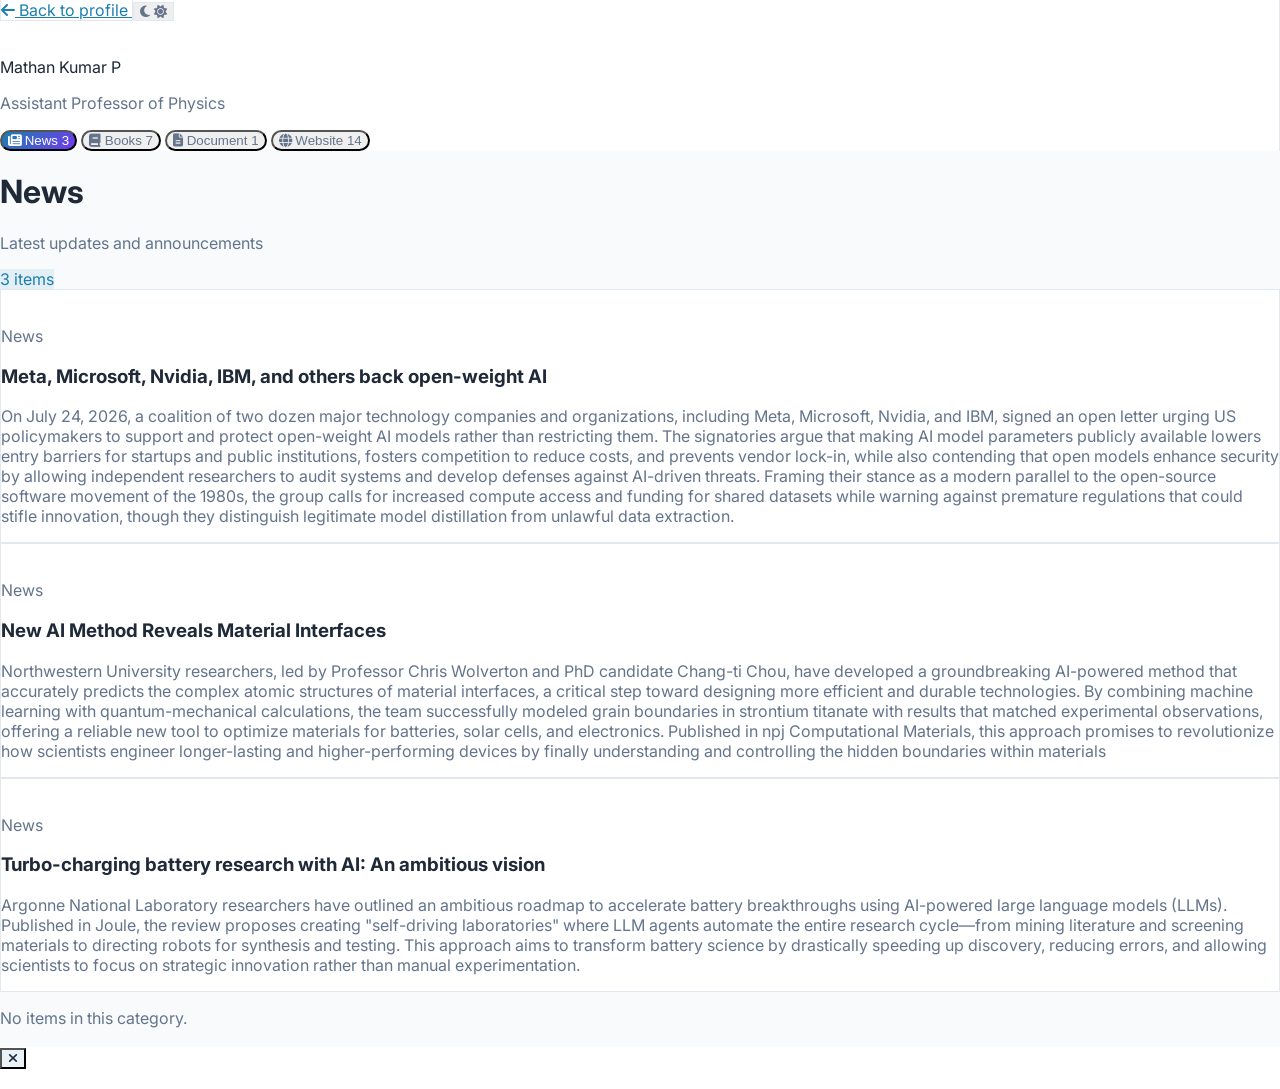
==== collections.html @ d22f096f "Add files via upload" ====
<!DOCTYPE html>
<html lang="en">
<head>
  <meta charset="UTF-8" />
  <meta name="viewport" content="width=device-width, initial-scale=1.0" />
  <title>Collections</title>
  <script src="https://cdn.tailwindcss.com"></script>
  <script>tailwind.config = { darkMode: 'class' }</script>
  <link rel="stylesheet" href="https://cdnjs.cloudflare.com/ajax/libs/font-awesome/6.5.1/css/all.min.css" />
  <link href="https://fonts.googleapis.com/css2?family=Inter:wght@400;500;600;700&display=swap" rel="stylesheet" />
  <style>
    :root {
      --gradient-from: #4f46e5; --gradient-to: #7c3aed;
      --bg-page: #f1f5f9; --bg-card: #ffffff; --bg-sidebar: #ffffff;
      --text-main: #0f172a; --text-muted: #64748b; --border-color: #e2e8f0;
      --color-primary-50: #eef2ff; --color-primary-600: #4f46e5; --color-primary-800: #3730a3;
    }
    .dark {
      --gradient-from: #6366f1; --gradient-to: #a78bfa;
      --bg-page: #0b1220; --bg-card: #1e293b; --bg-sidebar: #111827;
      --text-main: #f1f5f9; --text-muted: #94a3b8; --border-color: #334155;
      --color-primary-50: #312e81; --color-primary-600: #818cf8; --color-primary-800: #c7d2fe;
    }
    body { font-family: Inter, system-ui, sans-serif; background: var(--bg-page); color: var(--text-main); margin: 0; }
    .card { background: var(--bg-card); border: 1px solid var(--border-color); }
    .sidebar { background: var(--bg-sidebar); border-right: 1px solid var(--border-color); }
    .side-link { color: var(--text-muted); border-radius: 0.75rem; }
    .side-link:hover { background: var(--color-primary-50); color: var(--color-primary-600); }
    .side-link.active { background: linear-gradient(135deg, var(--gradient-from), var(--gradient-to)); color: #fff; }
    .filter-chip { border: 1px solid var(--border-color); color: var(--text-muted); background: var(--bg-card); border-radius: 9999px; font-size: 0.8rem; }
    .filter-chip.active { background: linear-gradient(135deg, var(--gradient-from), var(--gradient-to)); color: #fff; border-color: transparent; }
    .cat-badge { font-size: 0.65rem; padding: 0.15rem 0.5rem; border-radius: 9999px; font-weight: 500; background: var(--color-primary-50); color: var(--color-primary-800); }
    #loader { position: fixed; inset: 0; z-index: 100; display: flex; align-items: center; justify-content: center; background: var(--bg-page); }
    .thumb-card { transition: .15s ease; }
    .thumb-card:hover { transform: translateY(-2px); box-shadow: 0 10px 20px -8px rgba(0,0,0,.15); }
    #backToTop {
      position: fixed; bottom: 1.5rem; right: 1.5rem; z-index: 40;
      width: 2.75rem; height: 2.75rem; border-radius: 9999px;
      display: none; align-items: center; justify-content: center;
      background: linear-gradient(135deg, var(--gradient-from), var(--gradient-to));
      color: #fff; box-shadow: 0 8px 20px -6px rgba(0,0,0,.35); cursor: pointer;
    }
    #backToTop.show { display: flex; }

    /* Mobile: stack sidebar on top, content below */
    @media (max-width: 768px) {
      .layout { flex-direction: column !important; }
      .sidebar {
        width: 100% !important;
        height: auto !important;
        position: relative !important;
        top: auto !important;
        border-right: none;
        border-bottom: 1px solid var(--border-color);
        max-height: none;
        overflow: visible;
      }
      .side-nav {
        display: flex !important;
        flex-direction: row !important;
        flex-wrap: wrap !important;
        gap: 0.35rem !important;
      }
      .side-link {
        width: auto !important;
        font-size: 0.8rem !important;
        padding: 0.4rem 0.75rem !important;
      }
      .main-content { width: 100% !important; min-width: 0 !important; }
    }
  </style>
</head>
<body class="min-h-screen">
  <div id="loader">
    <div class="text-center">
      <div class="w-10 h-10 border-4 border-indigo-200 border-t-indigo-600 rounded-full animate-spin mx-auto mb-3"></div>
      <p style="color:var(--text-muted)">Loading…</p>
    </div>
  </div>

  <div class="layout flex min-h-screen">
    <!-- LEFT SIDEBAR -->
    <aside class="sidebar w-72 flex-shrink-0 md:sticky md:top-0 md:h-screen md:overflow-y-auto flex flex-col">
      <div class="p-4 border-b" style="border-color: var(--border-color)">
        <div class="flex items-center justify-between gap-2 mb-4">
          <a href="index.html" class="inline-flex items-center gap-2 text-sm font-medium px-3 py-1.5 rounded-xl" style="color: var(--color-primary-600); border: 1px solid var(--border-color)">
            <i class="fas fa-arrow-left text-xs"></i> Back to profile
          </a>
          <button type="button" onclick="toggleTheme()" class="w-9 h-9 rounded-full flex items-center justify-center flex-shrink-0" style="color: var(--text-muted); border: 1px solid var(--border-color)" title="Toggle theme">
            <i class="fas fa-moon dark:hidden"></i>
            <i class="fas fa-sun hidden dark:inline"></i>
          </button>
        </div>
        <div class="flex items-center gap-3">
          <img id="miniPhoto" src="" alt="" class="w-12 h-12 rounded-xl object-cover border hidden flex-shrink-0" style="border-color: var(--border-color)">
          <div id="miniInitials" class="w-12 h-12 rounded-xl flex items-center justify-center text-sm font-bold text-white flex-shrink-0" style="background: linear-gradient(135deg, var(--gradient-from), var(--gradient-to))"></div>
          <div class="min-w-0">
            <p id="miniName" class="font-semibold text-sm truncate" style="color: var(--text-main)"></p>
            <p id="miniTitle" class="text-xs truncate" style="color: var(--text-muted)"></p>
          </div>
        </div>
      </div>

      <nav id="sideNav" class="side-nav p-3 flex flex-col gap-1 flex-1"></nav>
    </aside>

    <!-- RIGHT CONTENT -->
    <main class="main-content flex-1 min-w-0 p-4 sm:p-6">
      <div class="flex flex-wrap items-center justify-between gap-3 mb-4">
        <div>
          <h1 id="pageTitle" class="text-xl sm:text-2xl font-bold" style="color: var(--text-main)">Collections</h1>
          <p id="pageSubtitle" class="text-sm mt-0.5" style="color: var(--text-muted)"></p>
        </div>
        <span id="itemCount" class="text-xs px-2 py-1 rounded-full" style="background: var(--color-primary-50); color: var(--color-primary-600)"></span>
      </div>

      <div id="subFilters" class="flex flex-wrap gap-2 mb-5"></div>
      <div id="contentGrid" class="grid grid-cols-1 sm:grid-cols-2 lg:grid-cols-3 xl:grid-cols-4 gap-4"></div>
      <p id="emptyState" class="text-center py-16 text-sm hidden" style="color: var(--text-muted)">No items in this category.</p>
    </main>
  </div>

  <button id="backToTop" type="button" title="Back to top" onclick="window.scrollTo({top:0,behavior:'smooth'})">
    <i class="fas fa-arrow-up"></i>
  </button>

  <div id="detailModal" class="fixed inset-0 bg-black/80 z-50 hidden items-center justify-center p-4" onclick="closeDetail()">
    <div class="max-w-lg w-full max-h-[90vh] overflow-y-auto rounded-2xl p-5 shadow-2xl" style="background: var(--bg-card)" onclick="event.stopPropagation()">
      <div class="flex justify-between items-start gap-3 mb-3">
        <h3 id="detailTitle" class="font-bold text-lg" style="color: var(--text-main)"></h3>
        <button onclick="closeDetail()" class="w-8 h-8 rounded-full flex items-center justify-center" style="background: var(--color-primary-50); color: var(--text-main)"><i class="fas fa-times"></i></button>
      </div>
      <img id="detailImage" src="" class="w-full max-h-64 object-cover rounded-xl mb-3 hidden" alt="">
      <div id="detailBody" class="text-sm whitespace-pre-wrap leading-relaxed" style="color: var(--text-muted)"></div>
      <a id="detailLink" href="#" target="_blank" class="inline-block mt-4 text-sm font-medium hover:underline" style="color: var(--color-primary-600); display:none">Open link →</a>
    </div>
  </div>

  <script src="collections.js"></script>
  <script>
    function applyTheme(t) {
      document.documentElement.classList.toggle('dark', t === 'dark');
      localStorage.setItem('theme', t);
    }
    function toggleTheme() {
      applyTheme(document.documentElement.classList.contains('dark') ? 'light' : 'dark');
    }
    (function () {
      const s = localStorage.getItem('theme');
      if (s) applyTheme(s);
      else if (window.matchMedia('(prefers-color-scheme: dark)').matches) applyTheme('dark');
    })();
    window.addEventListener('scroll', function () {
      const btn = document.getElementById('backToTop');
      if (!btn) return;
      if (window.scrollY > 300) btn.classList.add('show');
      else btn.classList.remove('show');
    });
  </script>
</body>
</html>
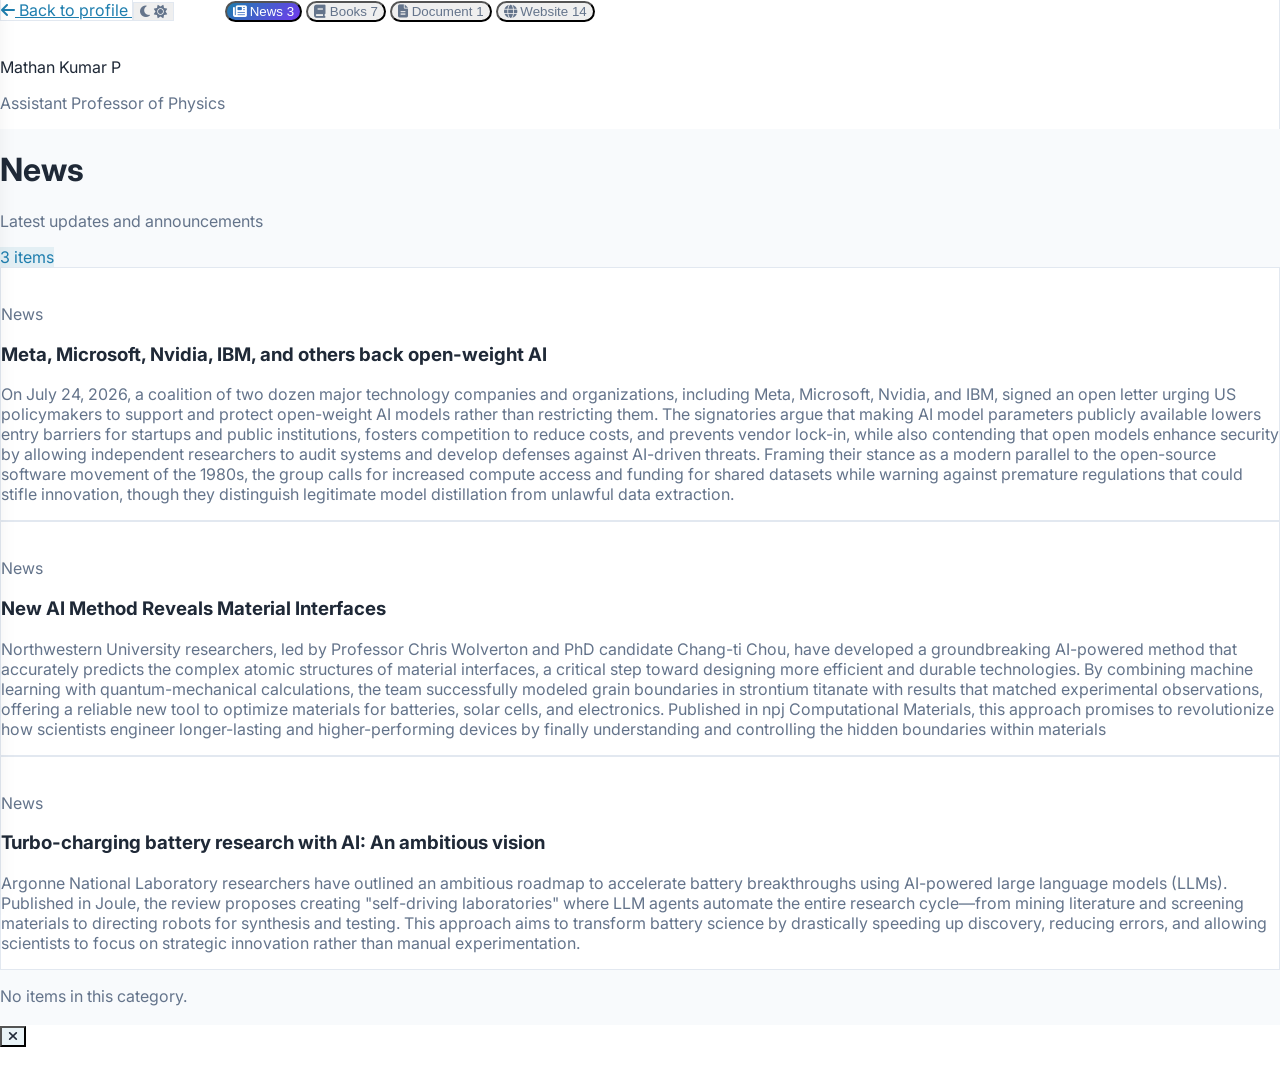
==== commit b1b434ed: "Update collections.html" ====
--- a/collections.html
+++ b/collections.html
@@ -42,31 +42,29 @@
     }
     #backToTop.show { display: flex; }
 
-    /* Mobile: stack sidebar on top, content below */
+    /* Desktop: sidebar visible */
+    .desktop-sidebar { display: flex; }
+    .mobile-topbar { display: none; }
+
+    /* Mobile drawer */
+    #catDrawerOverlay {
+      display: none; position: fixed; inset: 0; background: rgba(0,0,0,.45); z-index: 50;
+    }
+    #catDrawerOverlay.open { display: block; }
+    #catDrawer {
+      position: fixed; top: 0; left: 0; bottom: 0; width: min(18rem, 85vw);
+      background: var(--bg-sidebar); z-index: 55;
+      transform: translateX(-105%); transition: transform .25s ease;
+      display: flex; flex-direction: column;
+      box-shadow: 4px 0 24px rgba(0,0,0,.15);
+    }
+    #catDrawer.open { transform: translateX(0); }
+
     @media (max-width: 768px) {
+      .desktop-sidebar { display: none !important; }
+      .mobile-topbar { display: block !important; }
       .layout { flex-direction: column !important; }
-      .sidebar {
-        width: 100% !important;
-        height: auto !important;
-        position: relative !important;
-        top: auto !important;
-        border-right: none;
-        border-bottom: 1px solid var(--border-color);
-        max-height: none;
-        overflow: visible;
-      }
-      .side-nav {
-        display: flex !important;
-        flex-direction: row !important;
-        flex-wrap: wrap !important;
-        gap: 0.35rem !important;
-      }
-      .side-link {
-        width: auto !important;
-        font-size: 0.8rem !important;
-        padding: 0.4rem 0.75rem !important;
-      }
-      .main-content { width: 100% !important; min-width: 0 !important; }
+      .main-content { width: 100% !important; }
     }
   </style>
 </head>
@@ -78,9 +76,41 @@
     </div>
   </div>
 
+  <!-- MOBILE TOP BAR (profile + Category button) -->
+  <div class="mobile-topbar sticky top-0 z-30 border-b" style="background: var(--bg-card); border-color: var(--border-color)">
+    <div class="px-4 py-3 flex items-center gap-3">
+      <a href="index.html" class="w-9 h-9 rounded-full flex items-center justify-center flex-shrink-0" style="border: 1px solid var(--border-color); color: var(--color-primary-600)" title="Back to profile">
+        <i class="fas fa-arrow-left text-sm"></i>
+      </a>
+      <img id="mPhoto" src="" alt="" class="w-10 h-10 rounded-xl object-cover border hidden flex-shrink-0" style="border-color: var(--border-color)">
+      <div id="mInitials" class="w-10 h-10 rounded-xl flex items-center justify-center text-xs font-bold text-white flex-shrink-0" style="background: linear-gradient(135deg, var(--gradient-from), var(--gradient-to))"></div>
+      <div class="min-w-0 flex-1">
+        <p id="mName" class="font-semibold text-sm truncate" style="color: var(--text-main)"></p>
+        <p id="mCatLabel" class="text-[11px] truncate" style="color: var(--text-muted)">All collections</p>
+      </div>
+      <button type="button" onclick="openCatDrawer()" class="inline-flex items-center gap-1.5 px-3 py-1.5 rounded-xl text-xs font-semibold text-white flex-shrink-0" style="background: linear-gradient(135deg, var(--gradient-from), var(--gradient-to))">
+        <i class="fas fa-layer-group"></i> Categories
+      </button>
+      <button type="button" onclick="toggleTheme()" class="w-9 h-9 rounded-full flex items-center justify-center flex-shrink-0" style="color: var(--text-muted); border: 1px solid var(--border-color)">
+        <i class="fas fa-moon dark:hidden"></i>
+        <i class="fas fa-sun hidden dark:inline"></i>
+      </button>
+    </div>
+  </div>
+
+  <!-- MOBILE CATEGORY DRAWER -->
+  <div id="catDrawerOverlay" onclick="closeCatDrawer()"></div>
+  <div id="catDrawer">
+    <div class="p-4 border-b flex items-center justify-between" style="border-color: var(--border-color)">
+      <span class="font-semibold text-sm" style="color: var(--text-main)">Categories</span>
+      <button type="button" onclick="closeCatDrawer()" class="w-8 h-8 rounded-full flex items-center justify-center" style="color: var(--text-muted)"><i class="fas fa-times"></i></button>
+    </div>
+    <nav id="drawerNav" class="p-3 flex flex-col gap-1 overflow-y-auto flex-1"></nav>
+  </div>
+
   <div class="layout flex min-h-screen">
-    <!-- LEFT SIDEBAR -->
-    <aside class="sidebar w-72 flex-shrink-0 md:sticky md:top-0 md:h-screen md:overflow-y-auto flex flex-col">
+    <!-- DESKTOP SIDEBAR -->
+    <aside class="desktop-sidebar sidebar w-72 flex-shrink-0 sticky top-0 h-screen overflow-y-auto flex-col">
       <div class="p-4 border-b" style="border-color: var(--border-color)">
         <div class="flex items-center justify-between gap-2 mb-4">
           <a href="index.html" class="inline-flex items-center gap-2 text-sm font-medium px-3 py-1.5 rounded-xl" style="color: var(--color-primary-600); border: 1px solid var(--border-color)">
@@ -100,20 +130,18 @@
           </div>
         </div>
       </div>
-
-      <nav id="sideNav" class="side-nav p-3 flex flex-col gap-1 flex-1"></nav>
+      <nav id="sideNav" class="p-3 flex flex-col gap-1 flex-1"></nav>
     </aside>
 
-    <!-- RIGHT CONTENT -->
+    <!-- CONTENT -->
     <main class="main-content flex-1 min-w-0 p-4 sm:p-6">
       <div class="flex flex-wrap items-center justify-between gap-3 mb-4">
         <div>
-          <h1 id="pageTitle" class="text-xl sm:text-2xl font-bold" style="color: var(--text-main)">Collections</h1>
-          <p id="pageSubtitle" class="text-sm mt-0.5" style="color: var(--text-muted)"></p>
+          <h1 id="pageTitle" class="text-xl sm:text-2xl font-bold" style="color: var(--text-main)">All collections</h1>
+          <p id="pageSubtitle" class="text-sm mt-0.5" style="color: var(--text-muted)">Browse everything in one place</p>
         </div>
         <span id="itemCount" class="text-xs px-2 py-1 rounded-full" style="background: var(--color-primary-50); color: var(--color-primary-600)"></span>
       </div>
-
       <div id="subFilters" class="flex flex-wrap gap-2 mb-5"></div>
       <div id="contentGrid" class="grid grid-cols-1 sm:grid-cols-2 lg:grid-cols-3 xl:grid-cols-4 gap-4"></div>
       <p id="emptyState" class="text-center py-16 text-sm hidden" style="color: var(--text-muted)">No items in this category.</p>
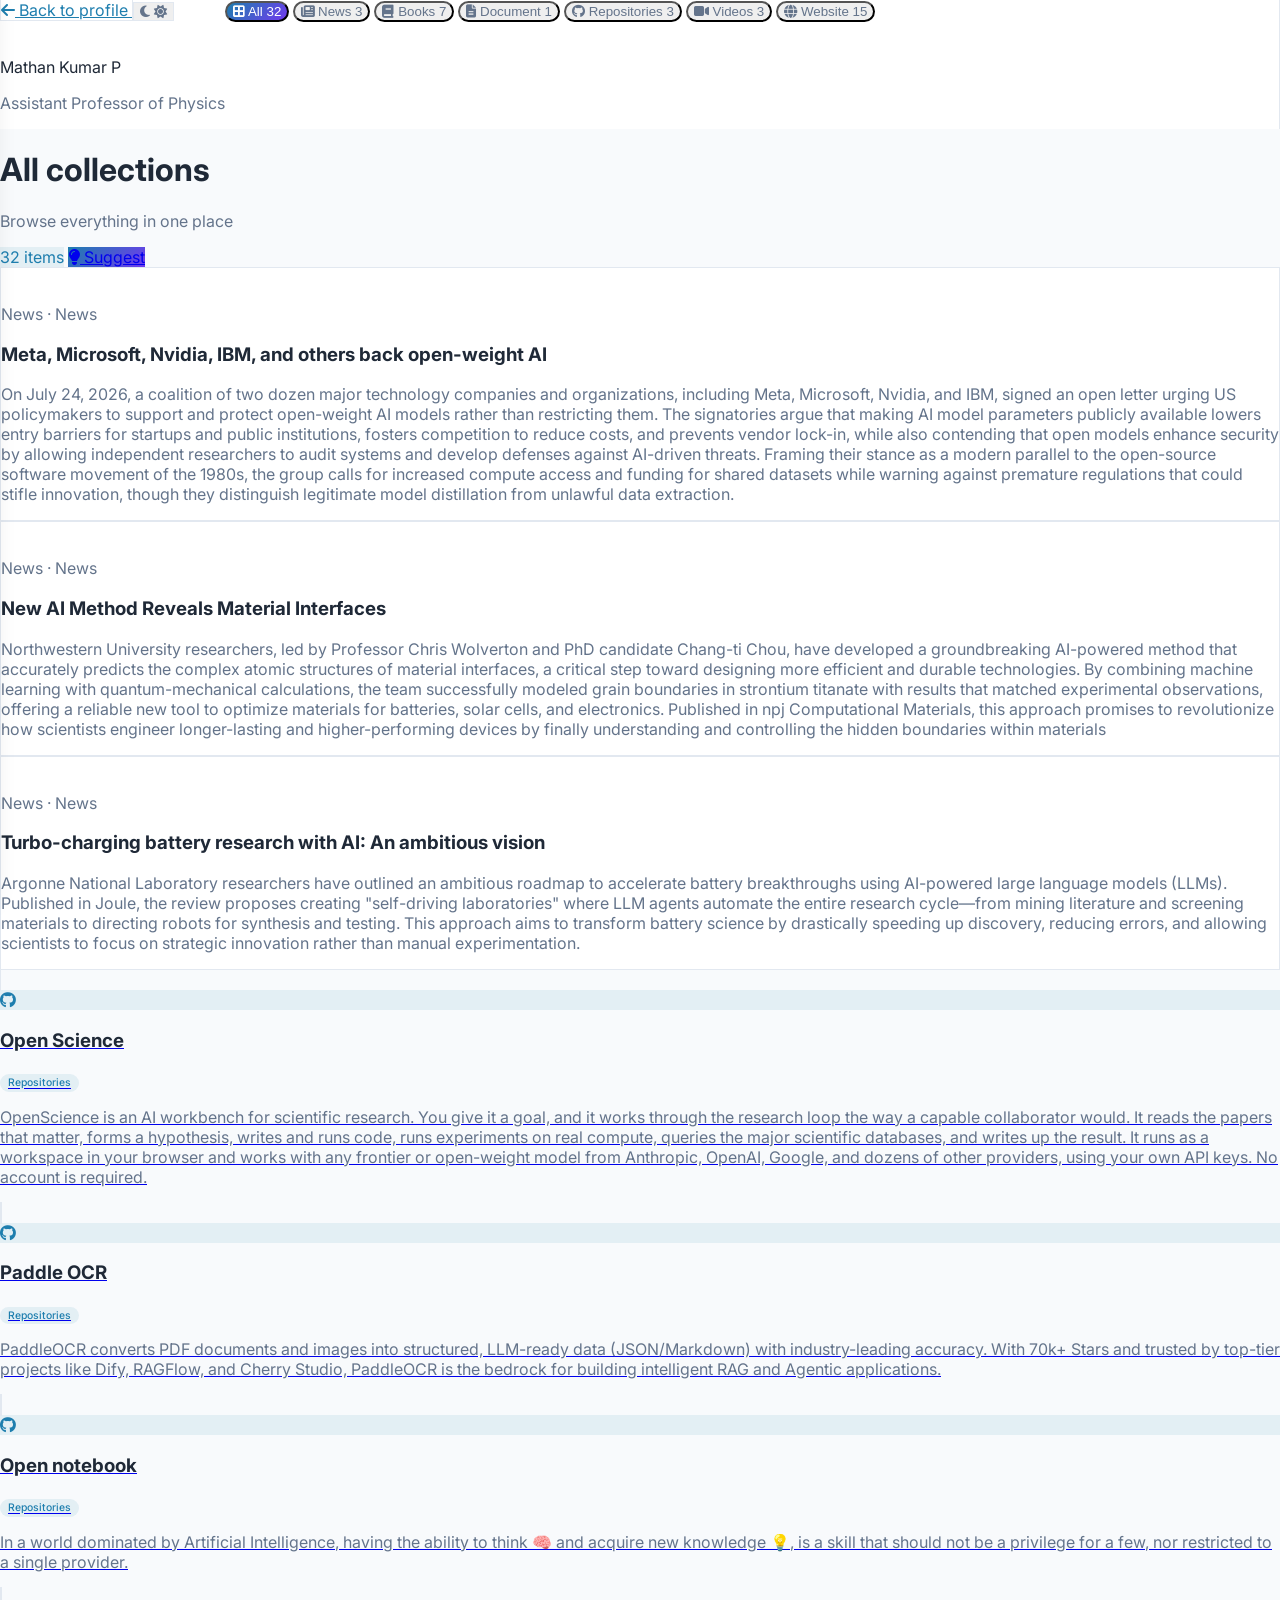
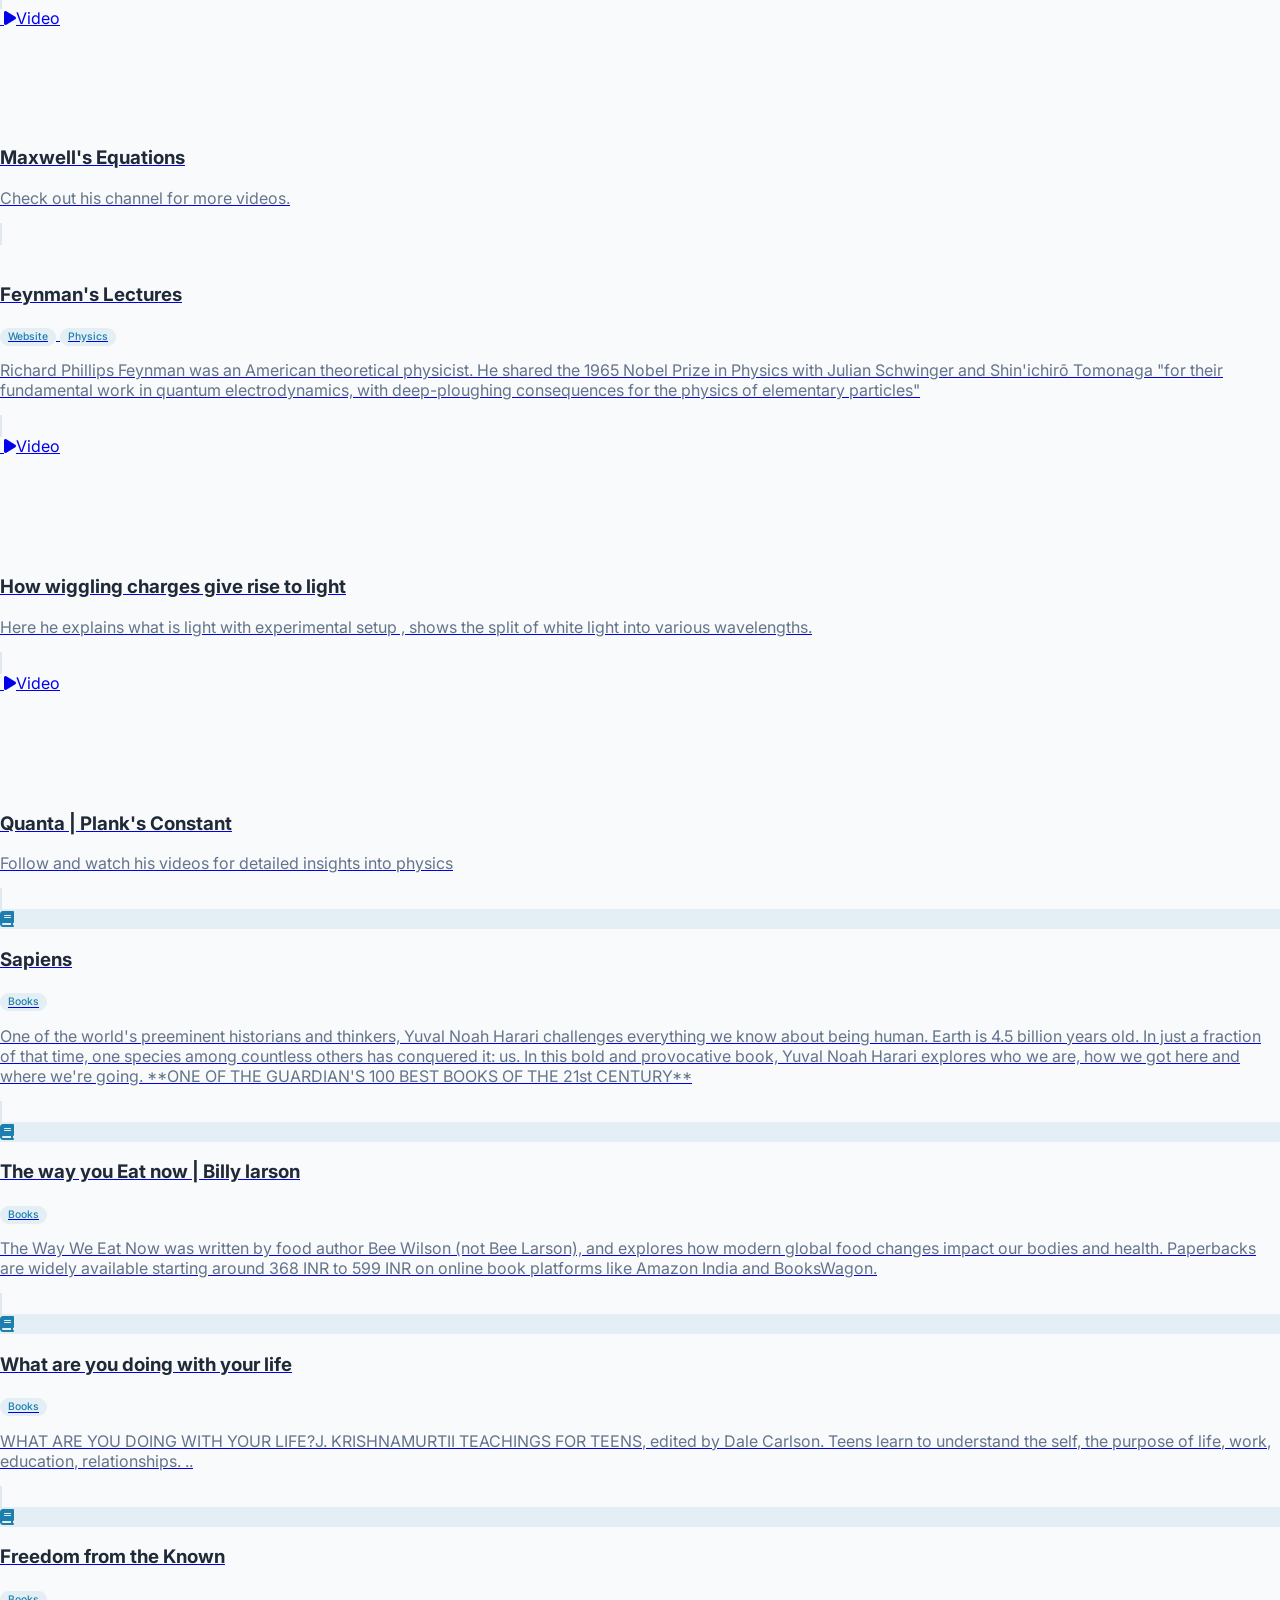
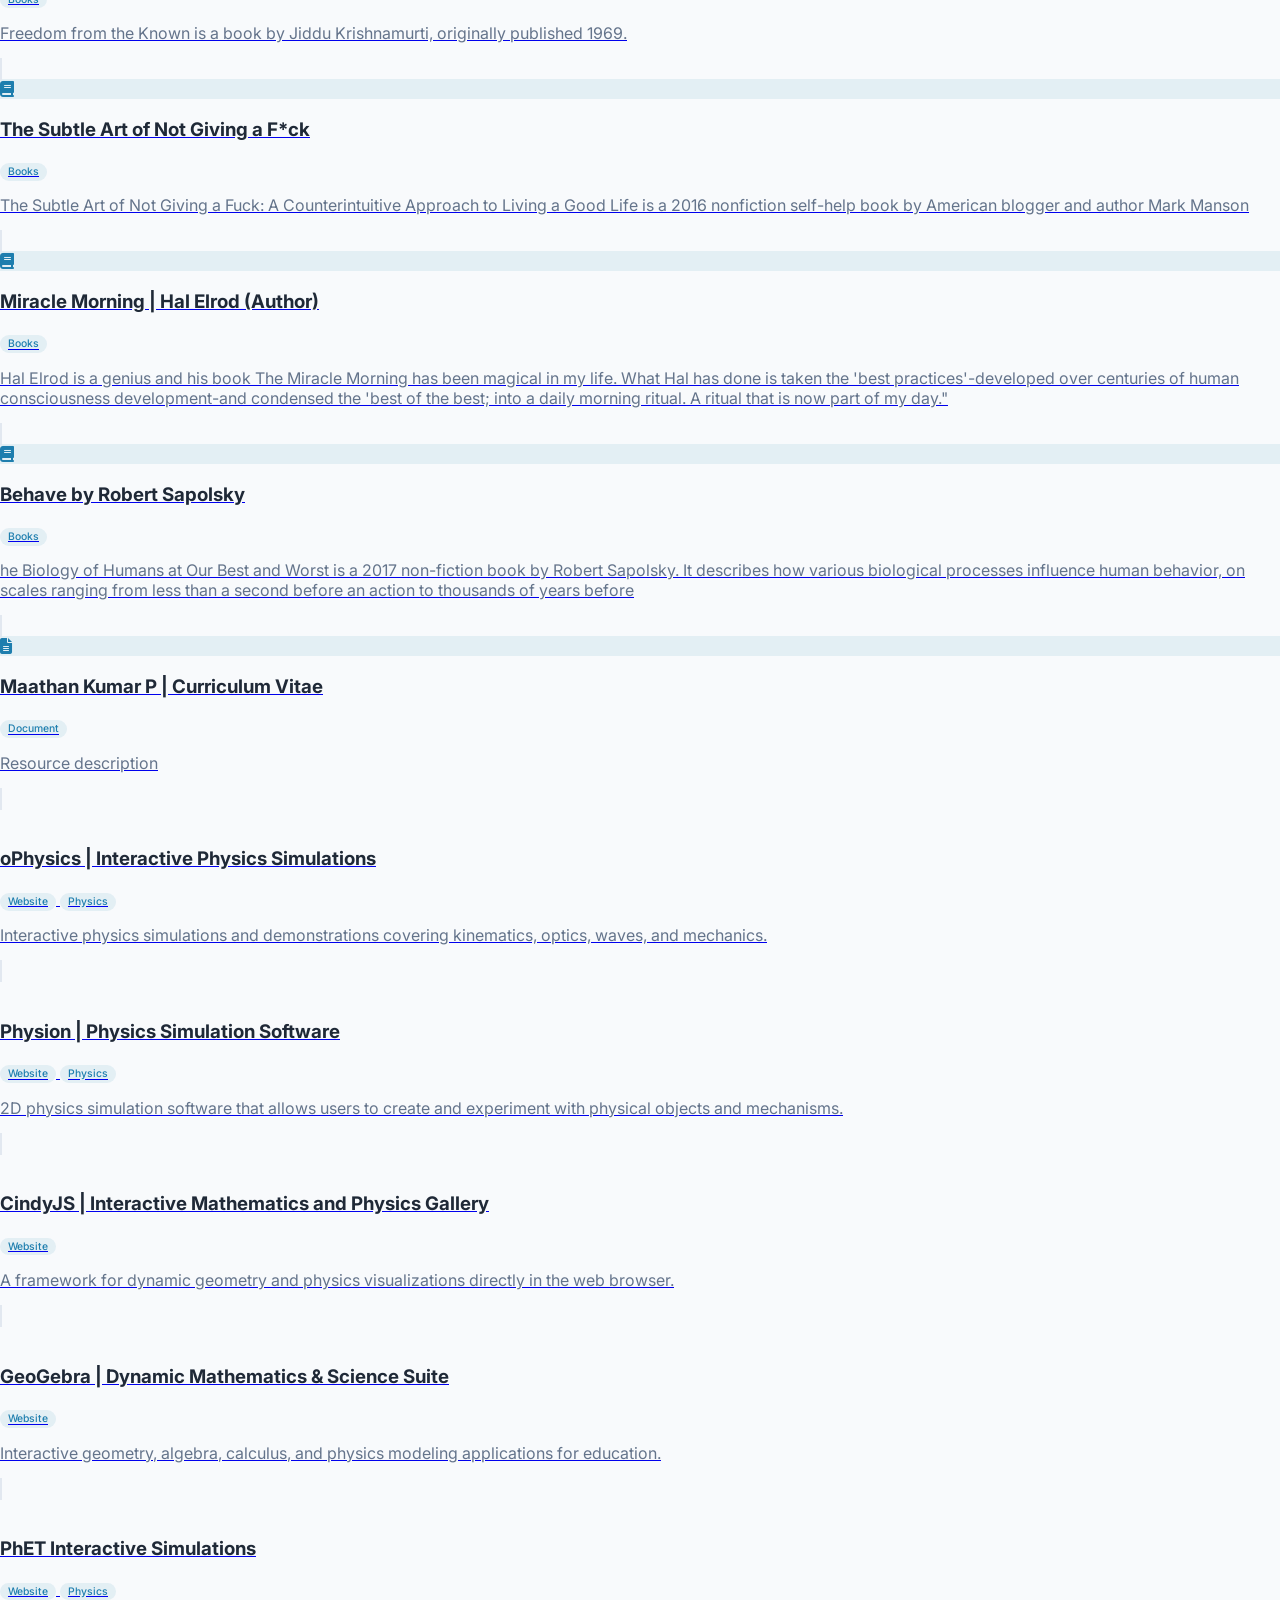
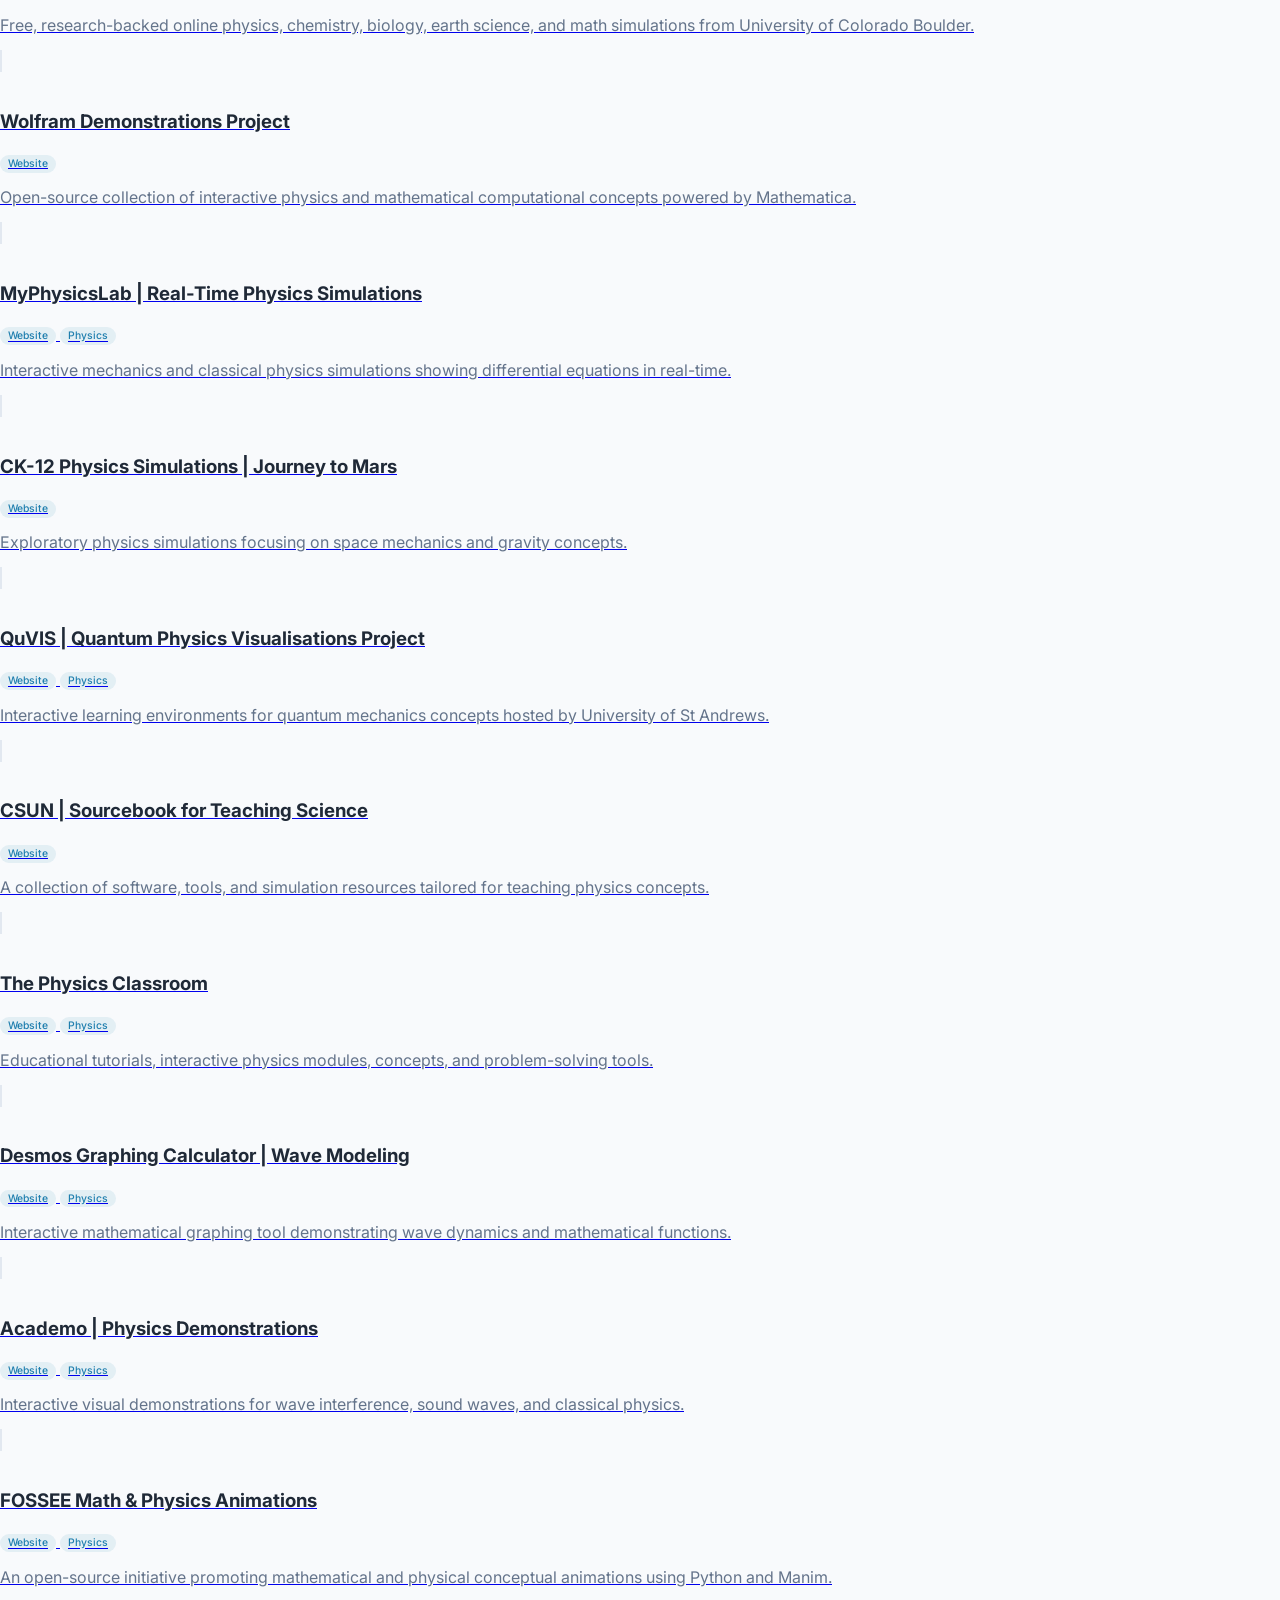
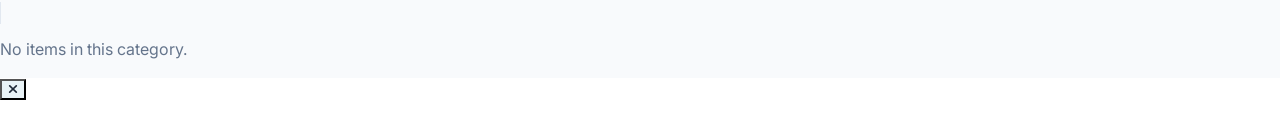
==== commit cdf591d9: "Implement suggestion button in collections page Added suggestion button for mobile and desktop views" ====
--- a/collections.html
+++ b/collections.html
@@ -88,6 +88,9 @@
         <p id="mName" class="font-semibold text-sm truncate" style="color: var(--text-main)"></p>
         <p id="mCatLabel" class="text-[11px] truncate" style="color: var(--text-muted)">All collections</p>
       </div>
+      <a id="suggestBtnMobile" href="mailto:mathankumar.sh@psgitech.ac.in?subject=Collection%20suggestion%20for%20portfolio" class="inline-flex items-center gap-1 px-2.5 py-1.5 rounded-xl text-xs font-semibold flex-shrink-0" style="color: var(--color-primary-600); border: 1px solid var(--border-color)">
+        <i class="fas fa-lightbulb"></i>
+      </a>
       <button type="button" onclick="openCatDrawer()" class="inline-flex items-center gap-1.5 px-3 py-1.5 rounded-xl text-xs font-semibold text-white flex-shrink-0" style="background: linear-gradient(135deg, var(--gradient-from), var(--gradient-to))">
         <i class="fas fa-layer-group"></i> Categories
       </button>
@@ -140,7 +143,12 @@
           <h1 id="pageTitle" class="text-xl sm:text-2xl font-bold" style="color: var(--text-main)">All collections</h1>
           <p id="pageSubtitle" class="text-sm mt-0.5" style="color: var(--text-muted)">Browse everything in one place</p>
         </div>
-        <span id="itemCount" class="text-xs px-2 py-1 rounded-full" style="background: var(--color-primary-50); color: var(--color-primary-600)"></span>
+        <div class="flex items-center gap-2 flex-wrap">
+          <span id="itemCount" class="text-xs px-2 py-1 rounded-full" style="background: var(--color-primary-50); color: var(--color-primary-600)"></span>
+          <a id="suggestBtn" href="mailto:mathankumar.sh@psgitech.ac.in?subject=Collection%20suggestion%20for%20portfolio" class="inline-flex items-center gap-1.5 text-xs font-medium px-3 py-1.5 rounded-xl text-white" style="background: linear-gradient(135deg, var(--gradient-from), var(--gradient-to))">
+            <i class="fas fa-lightbulb"></i> Suggest
+          </a>
+        </div>
       </div>
       <div id="subFilters" class="flex flex-wrap gap-2 mb-5"></div>
       <div id="contentGrid" class="grid grid-cols-1 sm:grid-cols-2 lg:grid-cols-3 xl:grid-cols-4 gap-4"></div>
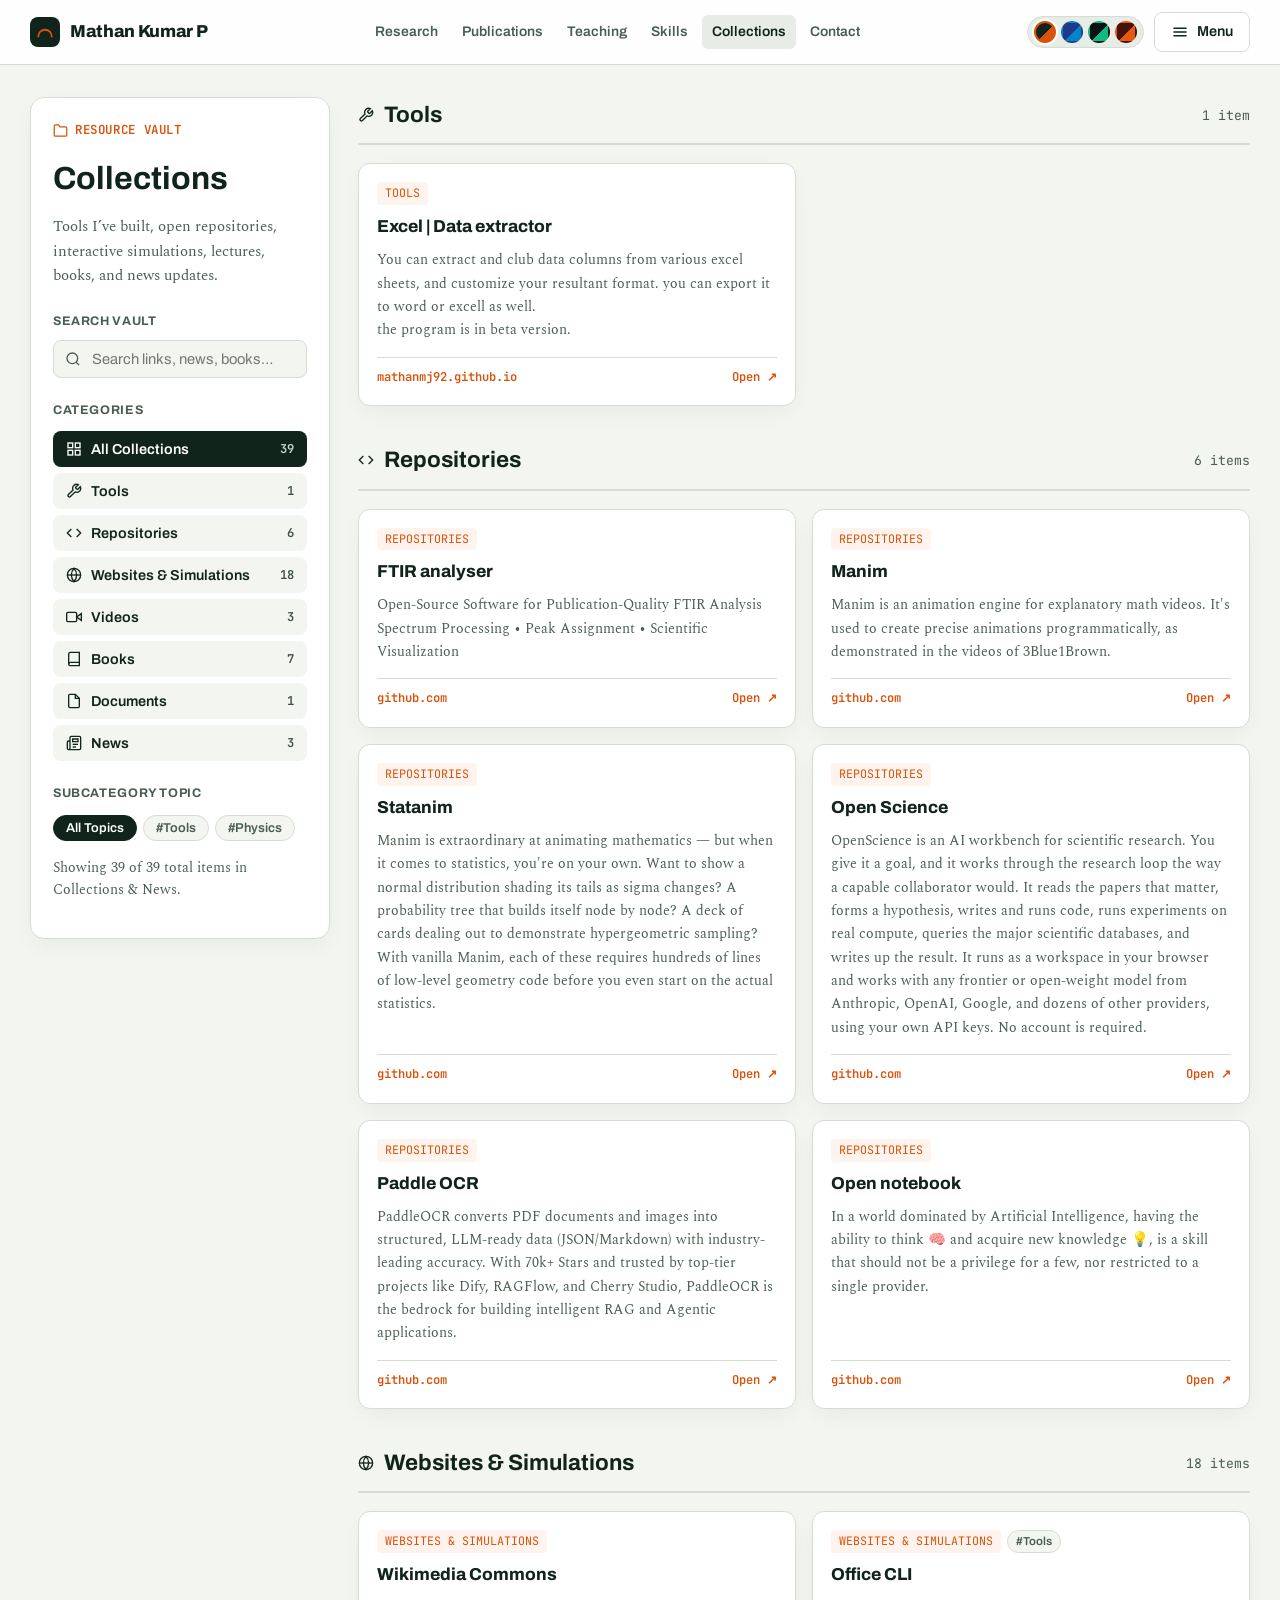
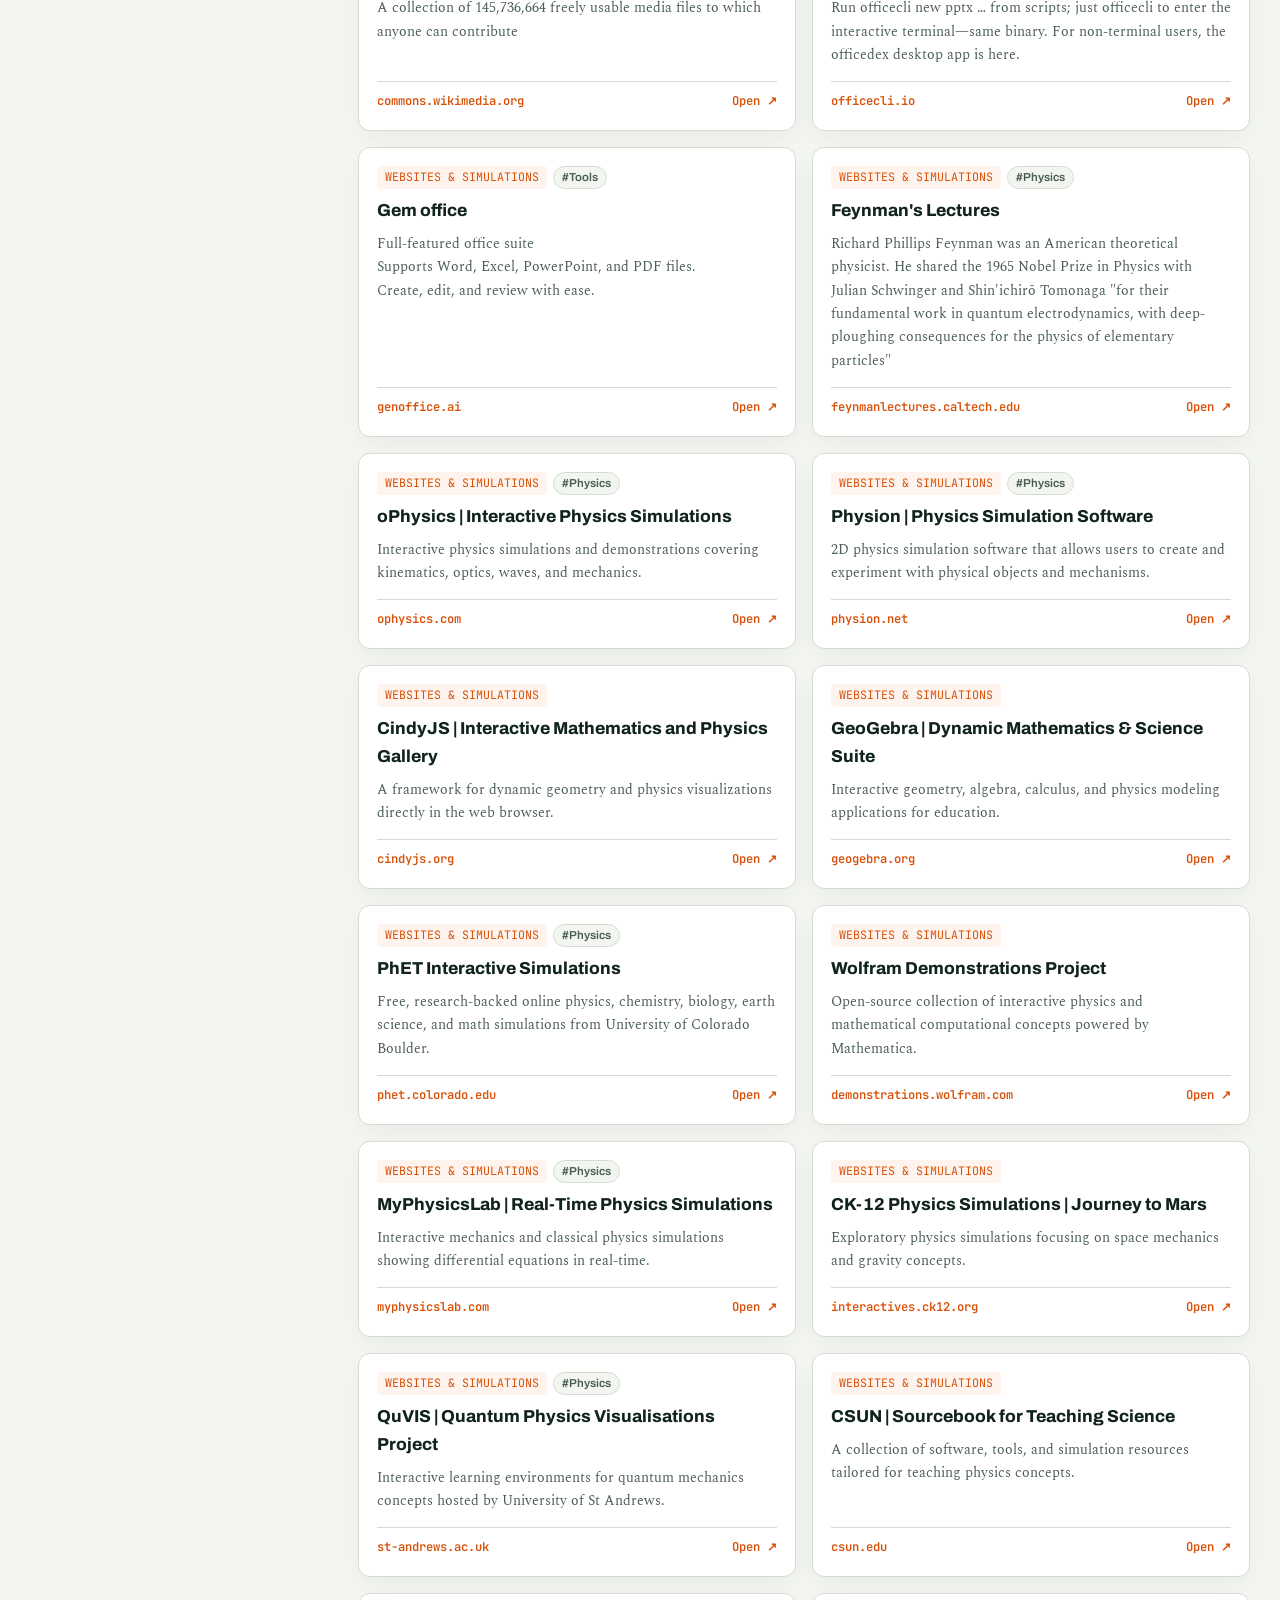
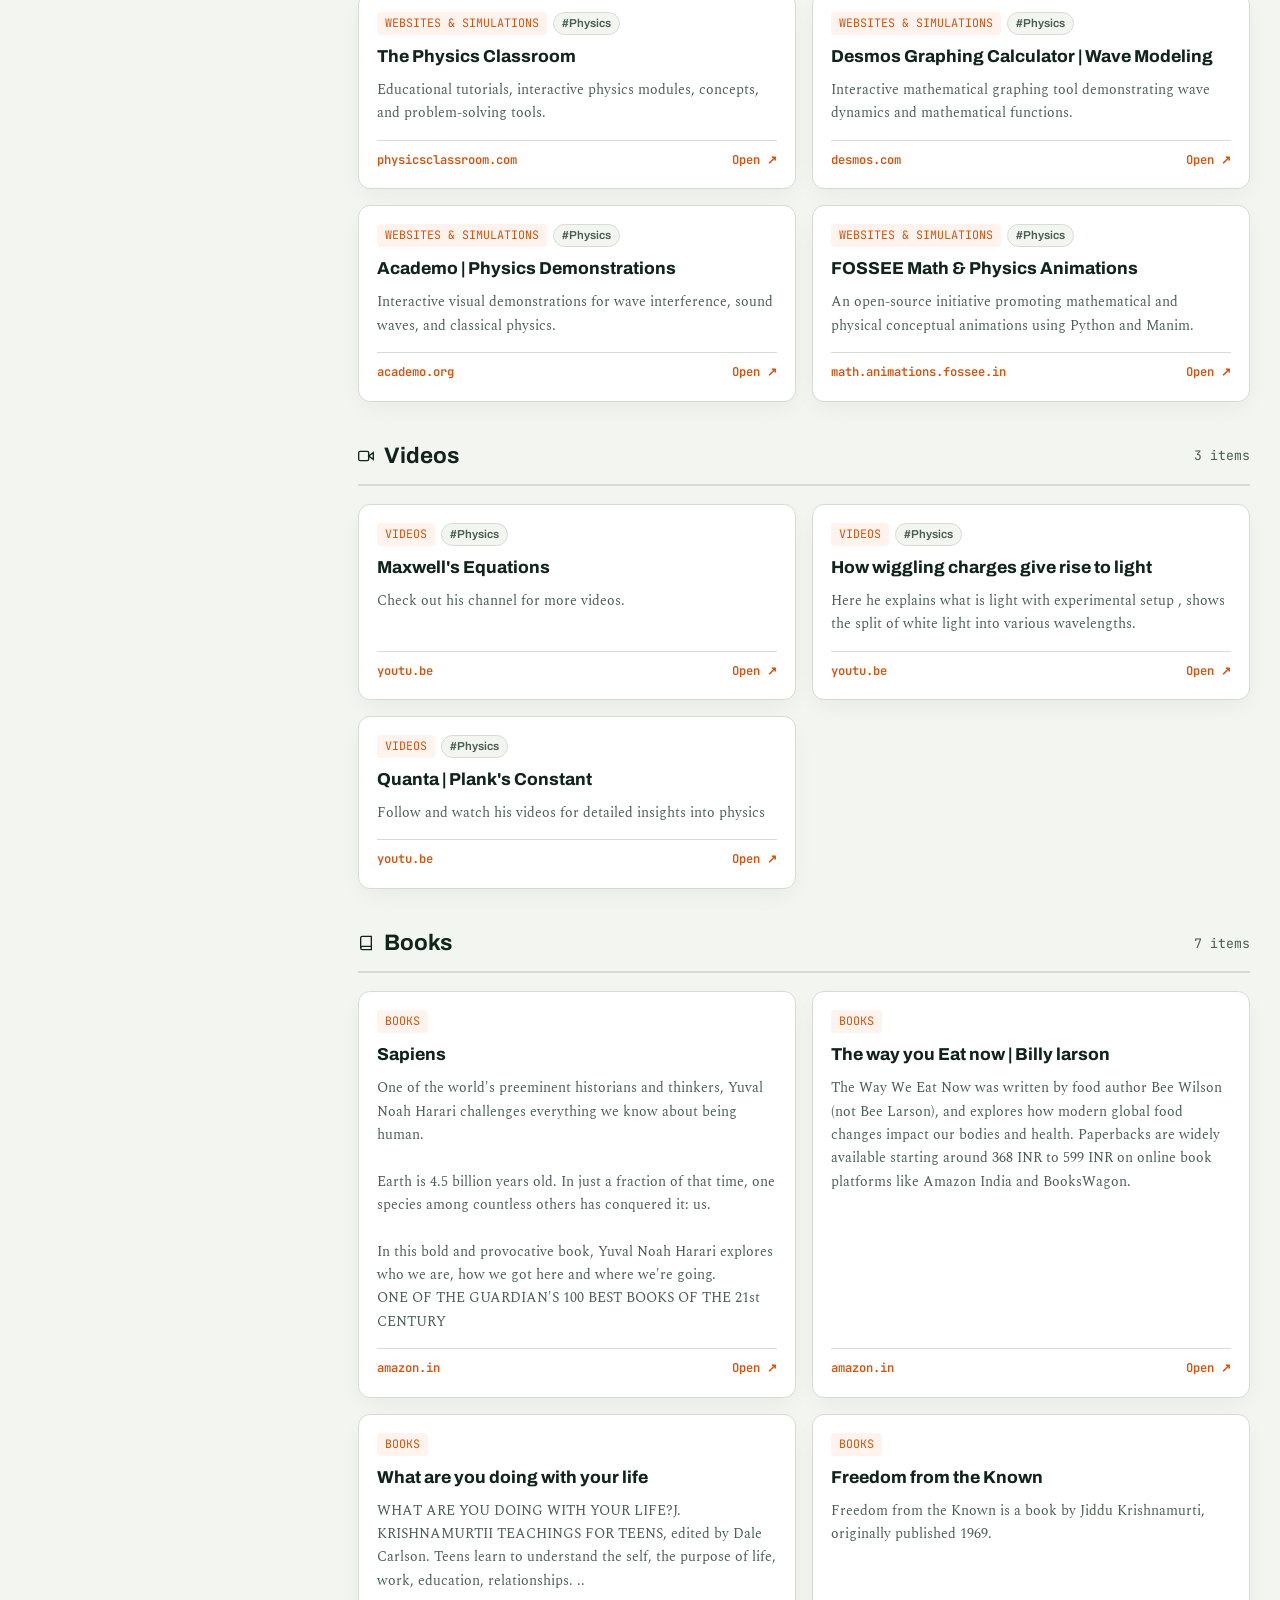
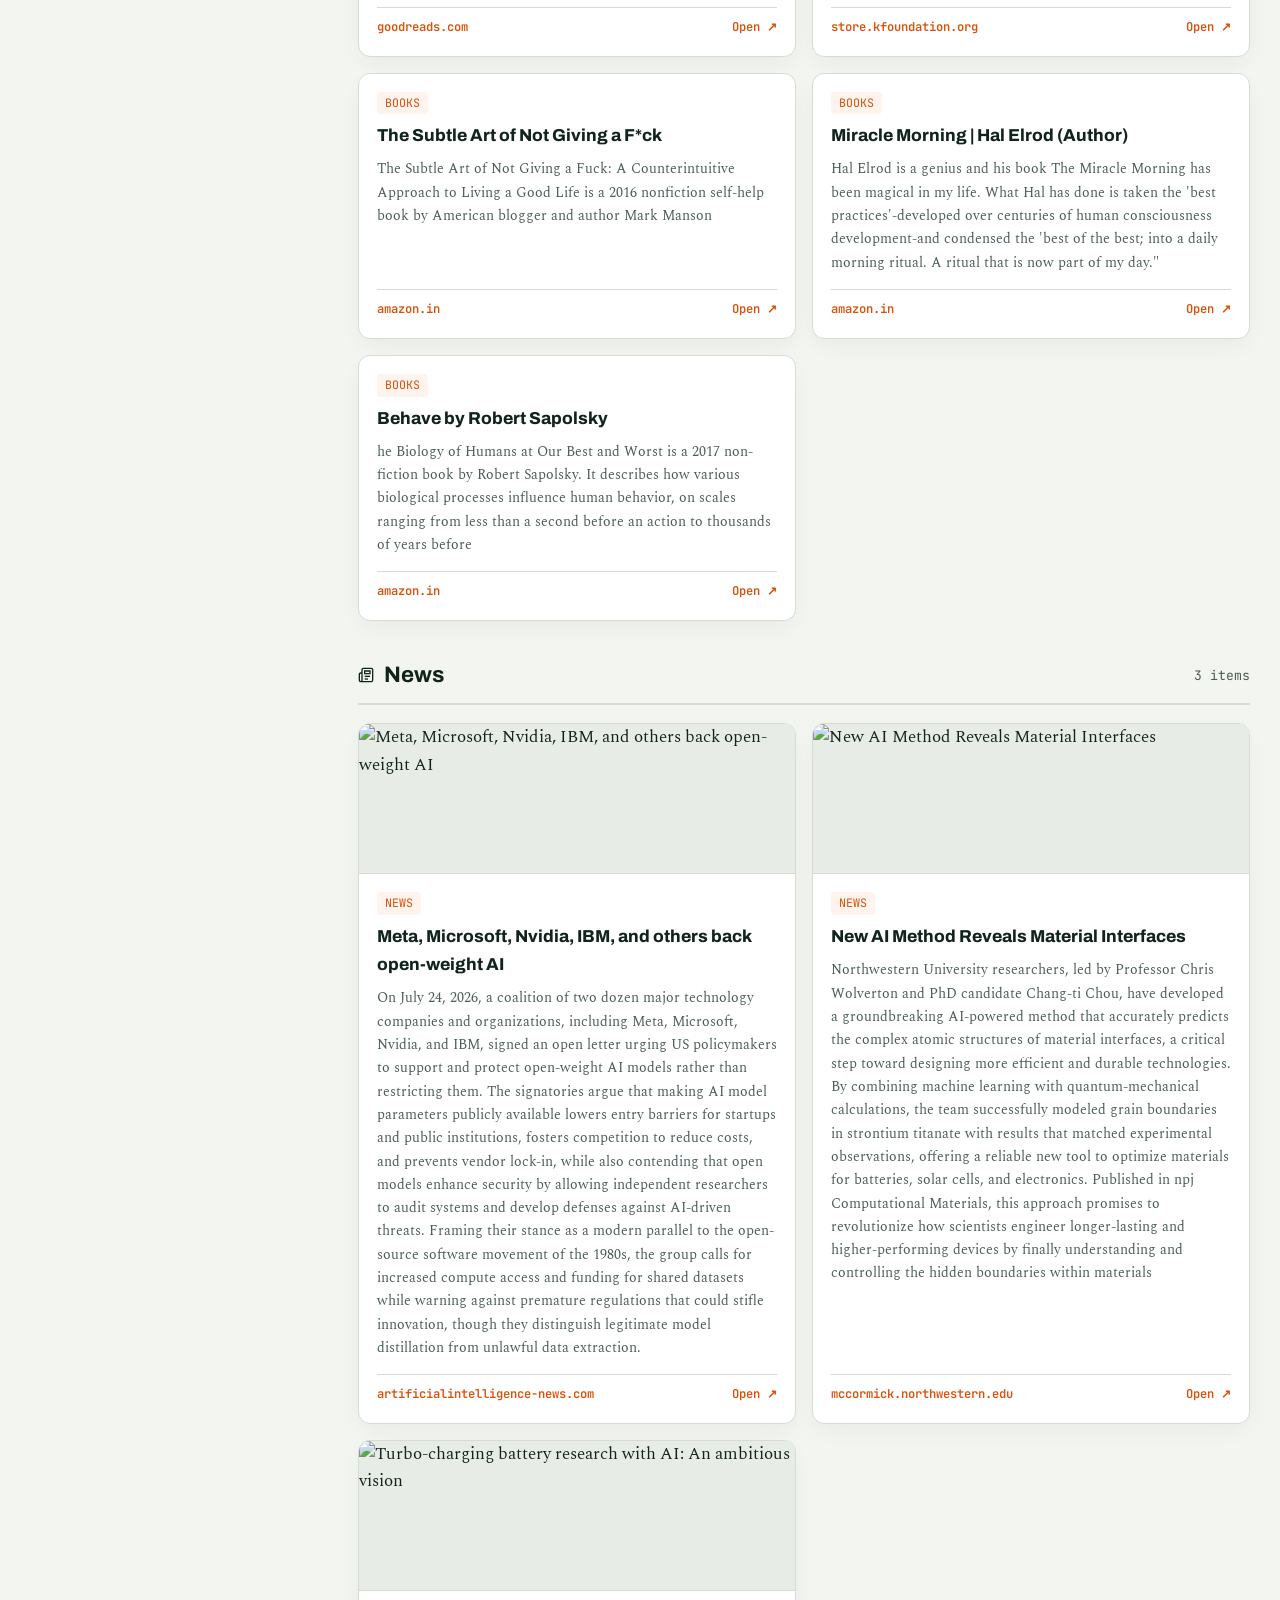
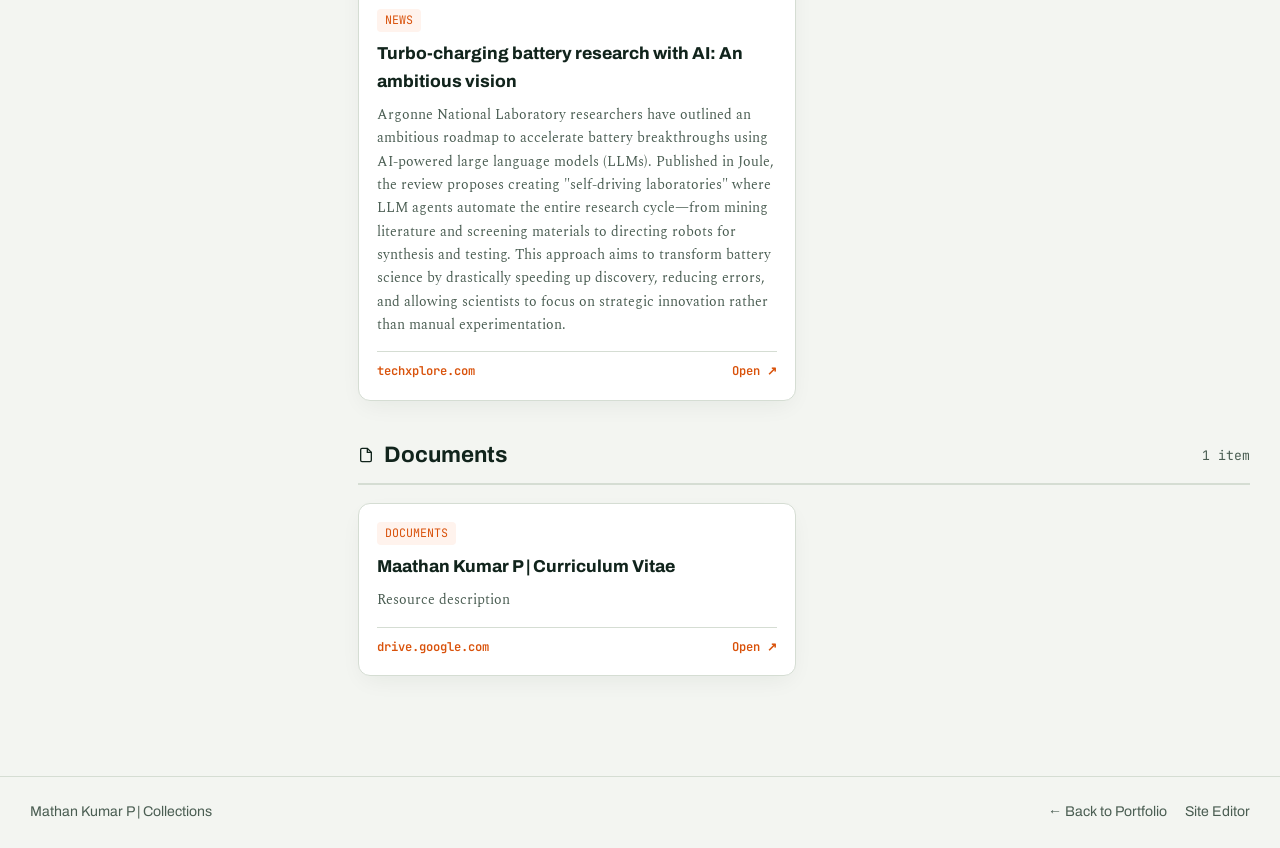
==== commit 669f9731: "Update collections.html" ====
--- a/collections.html
+++ b/collections.html
@@ -1,197 +1,107 @@
-<!DOCTYPE html>
-<html lang="en">
+<!doctype html>
+<html lang="en" data-palette="potentiostat">
 <head>
-  <meta charset="UTF-8" />
-  <meta name="viewport" content="width=device-width, initial-scale=1.0" />
-  <title>Collections</title>
-  <script src="https://cdn.tailwindcss.com"></script>
-  <script>tailwind.config = { darkMode: 'class' }</script>
-  <link rel="stylesheet" href="https://cdnjs.cloudflare.com/ajax/libs/font-awesome/6.5.1/css/all.min.css" />
-  <link href="https://fonts.googleapis.com/css2?family=Inter:wght@400;500;600;700&display=swap" rel="stylesheet" />
-  <style>
-    :root {
-      --gradient-from: #4f46e5; --gradient-to: #7c3aed;
-      --bg-page: #f1f5f9; --bg-card: #ffffff; --bg-sidebar: #ffffff;
-      --text-main: #0f172a; --text-muted: #64748b; --border-color: #e2e8f0;
-      --color-primary-50: #eef2ff; --color-primary-600: #4f46e5; --color-primary-800: #3730a3;
-    }
-    .dark {
-      --gradient-from: #6366f1; --gradient-to: #a78bfa;
-      --bg-page: #0b1220; --bg-card: #1e293b; --bg-sidebar: #111827;
-      --text-main: #f1f5f9; --text-muted: #94a3b8; --border-color: #334155;
-      --color-primary-50: #312e81; --color-primary-600: #818cf8; --color-primary-800: #c7d2fe;
-    }
-    body { font-family: Inter, system-ui, sans-serif; background: var(--bg-page); color: var(--text-main); margin: 0; }
-    .card { background: var(--bg-card); border: 1px solid var(--border-color); }
-    .sidebar { background: var(--bg-sidebar); border-right: 1px solid var(--border-color); }
-    .side-link { color: var(--text-muted); border-radius: 0.75rem; }
-    .side-link:hover { background: var(--color-primary-50); color: var(--color-primary-600); }
-    .side-link.active { background: linear-gradient(135deg, var(--gradient-from), var(--gradient-to)); color: #fff; }
-    .filter-chip { border: 1px solid var(--border-color); color: var(--text-muted); background: var(--bg-card); border-radius: 9999px; font-size: 0.8rem; }
-    .filter-chip.active { background: linear-gradient(135deg, var(--gradient-from), var(--gradient-to)); color: #fff; border-color: transparent; }
-    .cat-badge { font-size: 0.65rem; padding: 0.15rem 0.5rem; border-radius: 9999px; font-weight: 500; background: var(--color-primary-50); color: var(--color-primary-800); }
-    #loader { position: fixed; inset: 0; z-index: 100; display: flex; align-items: center; justify-content: center; background: var(--bg-page); }
-    .thumb-card { transition: .15s ease; }
-    .thumb-card:hover { transform: translateY(-2px); box-shadow: 0 10px 20px -8px rgba(0,0,0,.15); }
-    #backToTop {
-      position: fixed; bottom: 1.5rem; right: 1.5rem; z-index: 40;
-      width: 2.75rem; height: 2.75rem; border-radius: 9999px;
-      display: none; align-items: center; justify-content: center;
-      background: linear-gradient(135deg, var(--gradient-from), var(--gradient-to));
-      color: #fff; box-shadow: 0 8px 20px -6px rgba(0,0,0,.35); cursor: pointer;
-    }
-    #backToTop.show { display: flex; }
+<meta charset="utf-8">
+<meta name="viewport" content="width=device-width, initial-scale=1, viewport-fit=cover">
+<meta name="theme-color" content="#F3F5F1">
+<title>Collections &amp; News | Mathan Kumar P</title>
+<meta name="description" content="Tools, repositories, physics simulations, lectures, reading, and news shared by Mathan Kumar P.">
+<link rel="preload" href="assets/fonts/archivo.woff2" as="font" type="font/woff2" crossorigin>
+<link rel="stylesheet" href="assets/css/style.css">
+<link rel="icon" href="data:image/svg+xml,%3Csvg xmlns='http://www.w3.org/2000/svg' viewBox='0 0 32 32'%3E%3Crect width='32' height='32' rx='6' fill='%2311241C'/%3E%3Cpath d='M5 25A11 11 0 0 1 27 25' fill='none' stroke='%23D9520B' stroke-width='3' stroke-linecap='round'/%3E%3C/svg%3E">
+</head>
+<body>
+<a class="skip" href="#groups">Skip to collections</a>
+<noscript><p style="padding:24px;font:1.1rem/1.5 Georgia,serif">This site needs JavaScript to show its content. Please enable it and reload.</p></noscript>
 
-    /* Desktop: sidebar visible */
-    .desktop-sidebar { display: flex; }
-    .mobile-topbar { display: none; }
-
-    /* Mobile drawer */
-    #catDrawerOverlay {
-      display: none; position: fixed; inset: 0; background: rgba(0,0,0,.45); z-index: 50;
-    }
-    #catDrawerOverlay.open { display: block; }
-    #catDrawer {
-      position: fixed; top: 0; left: 0; bottom: 0; width: min(18rem, 85vw);
-      background: var(--bg-sidebar); z-index: 55;
-      transform: translateX(-105%); transition: transform .25s ease;
-      display: flex; flex-direction: column;
-      box-shadow: 4px 0 24px rgba(0,0,0,.15);
-    }
-    #catDrawer.open { transform: translateX(0); }
-
-    @media (max-width: 768px) {
-      .desktop-sidebar { display: none !important; }
-      .mobile-topbar { display: block !important; }
-      .layout { flex-direction: column !important; }
-      .main-content { width: 100% !important; }
-    }
-  </style>
-</head>
-<body class="min-h-screen">
-  <div id="loader">
-    <div class="text-center">
-      <div class="w-10 h-10 border-4 border-indigo-200 border-t-indigo-600 rounded-full animate-spin mx-auto mb-3"></div>
-      <p style="color:var(--text-muted)">Loading…</p>
-    </div>
-  </div>
-
-  <!-- MOBILE TOP BAR (profile + Category button) -->
-  <div class="mobile-topbar sticky top-0 z-30 border-b" style="background: var(--bg-card); border-color: var(--border-color)">
-    <div class="px-4 py-3 flex items-center gap-3">
-      <a href="index.html" class="w-9 h-9 rounded-full flex items-center justify-center flex-shrink-0" style="border: 1px solid var(--border-color); color: var(--color-primary-600)" title="Back to profile">
-        <i class="fas fa-arrow-left text-sm"></i>
-      </a>
-      <img id="mPhoto" src="" alt="" class="w-10 h-10 rounded-xl object-cover border hidden flex-shrink-0" style="border-color: var(--border-color)">
-      <div id="mInitials" class="w-10 h-10 rounded-xl flex items-center justify-center text-xs font-bold text-white flex-shrink-0" style="background: linear-gradient(135deg, var(--gradient-from), var(--gradient-to))"></div>
-      <div class="min-w-0 flex-1">
-        <p id="mName" class="font-semibold text-sm truncate" style="color: var(--text-main)"></p>
-        <p id="mCatLabel" class="text-[11px] truncate" style="color: var(--text-muted)">All collections</p>
-      </div>
-      <a id="suggestBtnMobile" href="mailto:mathankumar.sh@psgitech.ac.in?subject=Collection%20suggestion%20for%20portfolio" class="inline-flex items-center gap-1 px-2.5 py-1.5 rounded-xl text-xs font-semibold flex-shrink-0" style="color: var(--color-primary-600); border: 1px solid var(--border-color)">
-        <i class="fas fa-lightbulb"></i>
-      </a>
-      <button type="button" onclick="openCatDrawer()" class="inline-flex items-center gap-1.5 px-3 py-1.5 rounded-xl text-xs font-semibold text-white flex-shrink-0" style="background: linear-gradient(135deg, var(--gradient-from), var(--gradient-to))">
-        <i class="fas fa-layer-group"></i> Categories
-      </button>
-      <button type="button" onclick="toggleTheme()" class="w-9 h-9 rounded-full flex items-center justify-center flex-shrink-0" style="color: var(--text-muted); border: 1px solid var(--border-color)">
-        <i class="fas fa-moon dark:hidden"></i>
-        <i class="fas fa-sun hidden dark:inline"></i>
+<header class="top">
+  <div class="wrap top-inner">
+    <a class="brand" href="index.html">
+      <span class="brand-mark" aria-hidden="true">
+        <svg viewBox="0 0 24 24" width="18" height="18" fill="none" stroke="currentColor" stroke-width="2.4" stroke-linecap="round"><path d="M3 18A9 9 0 0 1 21 18"/></svg>
+      </span>
+      <span id="brand">Mathan Kumar P</span>
+    </a>
+    <nav class="nav" aria-label="Site">
+      <a href="index.html#research">Research</a>
+      <a href="index.html#publications">Publications</a>
+      <a href="index.html#teaching">Teaching</a>
+      <a href="index.html#skills">Skills</a>
+      <a href="collections.html" aria-current="page">Collections</a>
+      <a href="index.html#contact">Contact</a>
+    </nav>
+    <div class="header-tools">
+      <div class="palette" id="palette" role="group" aria-label="Colour palette" data-palette-switch></div>
+      <button class="btn menu-btn" type="button" aria-expanded="false" aria-controls="drawer">
+        <svg viewBox="0 0 24 24" width="18" height="18" fill="none" stroke="currentColor" stroke-width="2" stroke-linecap="round"><path d="M4 7h16M4 12h16M4 17h16"/></svg>
+        <span>Menu</span>
       </button>
     </div>
   </div>
+  <div class="drawer" id="drawer" hidden>
+    <nav aria-label="Site">
+      <a href="index.html">Home Profile</a>
+      <a href="index.html#research">Research</a>
+      <a href="index.html#publications">Publications</a>
+      <a href="index.html#teaching">Teaching</a>
+      <a href="index.html#skills">Skills</a>
+      <a href="index.html#contact">Contact</a>
+    </nav>
+    <div class="palette" role="group" aria-label="Colour palette" data-palette-switch></div>
+  </div>
+</header>
 
-  <!-- MOBILE CATEGORY DRAWER -->
-  <div id="catDrawerOverlay" onclick="closeCatDrawer()"></div>
-  <div id="catDrawer">
-    <div class="p-4 border-b flex items-center justify-between" style="border-color: var(--border-color)">
-      <span class="font-semibold text-sm" style="color: var(--text-main)">Categories</span>
-      <button type="button" onclick="closeCatDrawer()" class="w-8 h-8 rounded-full flex items-center justify-center" style="color: var(--text-muted)"><i class="fas fa-times"></i></button>
+<div class="wrap col-layout">
+  <aside class="rail card-surface">
+    <span class="sec-eyebrow">
+      <svg viewBox="0 0 24 24" width="15" height="15" fill="none" stroke="currentColor" stroke-width="2"><path d="M22 19a2 2 0 0 1-2 2H4a2 2 0 0 1-2-2V5a2 2 0 0 1 2-2h5l2 3h9a2 2 0 0 1 2 2z"/></svg>
+      Resource Vault
+    </span>
+    <h1 class="display" style="font-size:2rem;margin:6px 0 10px">Collections</h1>
+    <p class="muted" style="margin:0 0 18px;font-size:.95rem">Tools I’ve built, open repositories, interactive simulations, lectures, books, and news updates.</p>
+
+    <div class="rail-search">
+      <label class="filter-lbl" for="cq">Search Vault</label>
+      <div class="pub-search-wrap" style="margin-top:6px">
+        <svg class="search-ic" viewBox="0 0 24 24" width="16" height="16" fill="none" stroke="currentColor" stroke-width="2"><circle cx="11" cy="11" r="8"/><path d="m21 21-4.3-4.3"/></svg>
+        <input class="search" id="cq" type="search" placeholder="Search links, news, books…">
+      </div>
     </div>
-    <nav id="drawerNav" class="p-3 flex flex-col gap-1 overflow-y-auto flex-1"></nav>
-  </div>
 
-  <div class="layout flex min-h-screen">
-    <!-- DESKTOP SIDEBAR -->
-    <aside class="desktop-sidebar sidebar w-72 flex-shrink-0 sticky top-0 h-screen overflow-y-auto flex-col">
-      <div class="p-4 border-b" style="border-color: var(--border-color)">
-        <div class="flex items-center justify-between gap-2 mb-4">
-          <a href="index.html" class="inline-flex items-center gap-2 text-sm font-medium px-3 py-1.5 rounded-xl" style="color: var(--color-primary-600); border: 1px solid var(--border-color)">
-            <i class="fas fa-arrow-left text-xs"></i> Back to profile
-          </a>
-          <button type="button" onclick="toggleTheme()" class="w-9 h-9 rounded-full flex items-center justify-center flex-shrink-0" style="color: var(--text-muted); border: 1px solid var(--border-color)" title="Toggle theme">
-            <i class="fas fa-moon dark:hidden"></i>
-            <i class="fas fa-sun hidden dark:inline"></i>
-          </button>
-        </div>
-        <div class="flex items-center gap-3">
-          <img id="miniPhoto" src="" alt="" class="w-12 h-12 rounded-xl object-cover border hidden flex-shrink-0" style="border-color: var(--border-color)">
-          <div id="miniInitials" class="w-12 h-12 rounded-xl flex items-center justify-center text-sm font-bold text-white flex-shrink-0" style="background: linear-gradient(135deg, var(--gradient-from), var(--gradient-to))"></div>
-          <div class="min-w-0">
-            <p id="miniName" class="font-semibold text-sm truncate" style="color: var(--text-main)"></p>
-            <p id="miniTitle" class="text-xs truncate" style="color: var(--text-muted)"></p>
-          </div>
-        </div>
-      </div>
-      <nav id="sideNav" class="p-3 flex flex-col gap-1 flex-1"></nav>
-    </aside>
+    <div class="rail-block">
+      <span class="filter-lbl">Categories</span>
+      <div class="cats" id="cats" role="group" aria-label="Categories"></div>
+    </div>
 
-    <!-- CONTENT -->
-    <main class="main-content flex-1 min-w-0 p-4 sm:p-6">
-      <div class="flex flex-wrap items-center justify-between gap-3 mb-4">
-        <div>
-          <h1 id="pageTitle" class="text-xl sm:text-2xl font-bold" style="color: var(--text-main)">All collections</h1>
-          <p id="pageSubtitle" class="text-sm mt-0.5" style="color: var(--text-muted)">Browse everything in one place</p>
-        </div>
-        <div class="flex items-center gap-2 flex-wrap">
-          <span id="itemCount" class="text-xs px-2 py-1 rounded-full" style="background: var(--color-primary-50); color: var(--color-primary-600)"></span>
-          <a id="suggestBtn" href="mailto:mathankumar.sh@psgitech.ac.in?subject=Collection%20suggestion%20for%20portfolio" class="inline-flex items-center gap-1.5 text-xs font-medium px-3 py-1.5 rounded-xl text-white" style="background: linear-gradient(135deg, var(--gradient-from), var(--gradient-to))">
-            <i class="fas fa-lightbulb"></i> Suggest
-          </a>
-        </div>
-      </div>
-      <div id="subFilters" class="flex flex-wrap gap-2 mb-5"></div>
-      <div id="contentGrid" class="grid grid-cols-1 sm:grid-cols-2 lg:grid-cols-3 xl:grid-cols-4 gap-4"></div>
-      <p id="emptyState" class="text-center py-16 text-sm hidden" style="color: var(--text-muted)">No items in this category.</p>
-    </main>
-  </div>
+    <div class="rail-block" id="subcats-wrap" hidden>
+      <span class="filter-lbl">Subcategory Topic</span>
+      <div class="chips" id="subcats" role="group" aria-label="Subcategories" style="margin-top:8px"></div>
+    </div>
 
-  <button id="backToTop" type="button" title="Back to top" onclick="window.scrollTo({top:0,behavior:'smooth'})">
-    <i class="fas fa-arrow-up"></i>
-  </button>
+    <p class="suggest muted" id="suggest" style="margin-top:16px;font-size:.88rem"></p>
+  </aside>
 
-  <div id="detailModal" class="fixed inset-0 bg-black/80 z-50 hidden items-center justify-center p-4" onclick="closeDetail()">
-    <div class="max-w-lg w-full max-h-[90vh] overflow-y-auto rounded-2xl p-5 shadow-2xl" style="background: var(--bg-card)" onclick="event.stopPropagation()">
-      <div class="flex justify-between items-start gap-3 mb-3">
-        <h3 id="detailTitle" class="font-bold text-lg" style="color: var(--text-main)"></h3>
-        <button onclick="closeDetail()" class="w-8 h-8 rounded-full flex items-center justify-center" style="background: var(--color-primary-50); color: var(--text-main)"><i class="fas fa-times"></i></button>
-      </div>
-      <img id="detailImage" src="" class="w-full max-h-64 object-cover rounded-xl mb-3 hidden" alt="">
-      <div id="detailBody" class="text-sm whitespace-pre-wrap leading-relaxed" style="color: var(--text-muted)"></div>
-      <a id="detailLink" href="#" target="_blank" class="inline-block mt-4 text-sm font-medium hover:underline" style="color: var(--color-primary-600); display:none">Open link →</a>
+  <main class="col-main" id="groups">
+    <p class="state">Loading collections…</p>
+  </main>
+  <p class="sr" id="count" role="status" aria-live="polite"></p>
+</div>
+
+<footer class="foot">
+  <div class="wrap foot-inner">
+    <span id="foot-l">Mathan Kumar P | Collections</span>
+    <div class="foot-links">
+      <a href="index.html">← Back to Portfolio</a>
+      <a href="admin.html">Site Editor</a>
     </div>
   </div>
+</footer>
 
-  <script src="collections.js"></script>
-  <script>
-    function applyTheme(t) {
-      document.documentElement.classList.toggle('dark', t === 'dark');
-      localStorage.setItem('theme', t);
-    }
-    function toggleTheme() {
-      applyTheme(document.documentElement.classList.contains('dark') ? 'light' : 'dark');
-    }
-    (function () {
-      const s = localStorage.getItem('theme');
-      if (s) applyTheme(s);
-      else if (window.matchMedia('(prefers-color-scheme: dark)').matches) applyTheme('dark');
-    })();
-    window.addEventListener('scroll', function () {
-      const btn = document.getElementById('backToTop');
-      if (!btn) return;
-      if (window.scrollY > 300) btn.classList.add('show');
-      else btn.classList.remove('show');
-    });
-  </script>
+<button class="to-top" type="button" id="to-top" aria-label="Back to top">
+  <svg viewBox="0 0 24 24" fill="none" stroke="currentColor" stroke-width="2.2" stroke-linecap="round" stroke-linejoin="round"><path d="m18 15-6-6-6 6"/></svg>
+</button>
+
+<script src="assets/js/common.js"></script>
+<script src="assets/js/collections.js"></script>
 </body>
 </html>
--- a/assets/css/style.css
+++ b/assets/css/style.css
@@ -0,0 +1,1728 @@
+/* ==========================================================================
+   Mathan Kumar P — Precision Lab Editorial Stylesheet
+   Self-hosted Fonts: Archivo, Spectral, JetBrains Mono
+   ========================================================================== */
+
+@font-face {
+  font-family: 'Archivo';
+  src: url('../fonts/archivo.woff2') format('woff2');
+  font-weight: 100 900;
+  font-display: swap;
+}
+@font-face {
+  font-family: 'Spectral';
+  src: url('../fonts/spectral-400.woff2') format('woff2');
+  font-weight: 400;
+  font-style: normal;
+  font-display: swap;
+}
+@font-face {
+  font-family: 'Spectral';
+  src: url('../fonts/spectral-400i.woff2') format('woff2');
+  font-weight: 400;
+  font-style: italic;
+  font-display: swap;
+}
+@font-face {
+  font-family: 'Spectral';
+  src: url('../fonts/spectral-500.woff2') format('woff2');
+  font-weight: 500 600;
+  font-style: normal;
+  font-display: swap;
+}
+@font-face {
+  font-family: 'JetBrains Mono';
+  src: url('../fonts/jbm-400.woff2') format('woff2');
+  font-weight: 400;
+  font-display: swap;
+}
+@font-face {
+  font-family: 'JetBrains Mono';
+  src: url('../fonts/jbm-600.woff2') format('woff2');
+  font-weight: 600;
+  font-display: swap;
+}
+
+/* --- PALETTE 1: POTENTIOSTAT (Default Light) --- */
+:root,
+html[data-palette="potentiostat"] {
+  --bg: #F3F5F1;
+  --surface: #FFFFFF;
+  --surface-2: #E8ECE6;
+  --ink: #11241C;
+  --muted: #4A5D52;
+  --line: #D5DDD3;
+  --accent: #D9520B;
+  --accent-soft: #FFF3ED;
+  --accent-2: #1E6B43;
+  --panel-dark: #11241C;
+  --panel-dark-2: #1A3328;
+  --panel-ink: #F3F5F1;
+  --shadow: 0 8px 24px -6px rgba(17, 36, 28, 0.07);
+}
+
+/* --- PALETTE 2: BLUEPRINT (Light Technical) --- */
+html[data-palette="blueprint"] {
+  --bg: #F0F4F8;
+  --surface: #FFFFFF;
+  --surface-2: #E2E8F0;
+  --ink: #0F172A;
+  --muted: #475569;
+  --line: #CBD5E1;
+  --accent: #0284C7;
+  --accent-soft: #E0F2FE;
+  --accent-2: #1D4ED8;
+  --panel-dark: #0F172A;
+  --panel-dark-2: #1E293B;
+  --panel-ink: #F8FAFC;
+  --shadow: 0 8px 24px -6px rgba(15, 23, 42, 0.07);
+}
+
+/* --- PALETTE 3: OSCILLOSCOPE (Dark Mode) --- */
+html[data-palette="oscilloscope"] {
+  --bg: #0B1116;
+  --surface: #121B22;
+  --surface-2: #1B2730;
+  --ink: #ECF3F8;
+  --muted: #94A8B8;
+  --line: #23323E;
+  --accent: #10B981;
+  --accent-soft: rgba(16, 185, 129, 0.14);
+  --accent-2: #38BDF8;
+  --panel-dark: #0E161C;
+  --panel-dark-2: #16222B;
+  --panel-ink: #ECF3F8;
+  --shadow: 0 10px 30px -8px rgba(0, 0, 0, 0.45);
+}
+
+/* --- PALETTE 4: COPPER (Warm Editorial) --- */
+html[data-palette="copper"] {
+  --bg: #FAF6F2;
+  --surface: #FFFFFF;
+  --surface-2: #F2EAE1;
+  --ink: #27160E;
+  --muted: #665247;
+  --line: #E4D6C8;
+  --accent: #C2410C;
+  --accent-soft: #FFEDD5;
+  --accent-2: #9A3412;
+  --panel-dark: #27160E;
+  --panel-dark-2: #3B2318;
+  --panel-ink: #FAF6F2;
+  --shadow: 0 8px 24px -6px rgba(39, 22, 14, 0.08);
+}
+
+*, *::before, *::after {
+  box-sizing: border-box;
+}
+
+html {
+  scroll-behavior: smooth;
+  scroll-padding-top: 84px;
+}
+
+body {
+  margin: 0;
+  background: var(--bg);
+  color: var(--ink);
+  font-family: 'Spectral', Georgia, serif;
+  font-size: 1.05rem;
+  line-height: 1.62;
+  -webkit-font-smoothing: antialiased;
+  overflow-x: hidden;
+  transition: background-color 0.25s ease, color 0.25s ease;
+}
+
+h1, h2, h3, h4, .display, .brand, .nav, .btn, label, .sec-eyebrow, .filter-lbl {
+  font-family: 'Archivo', system-ui, -apple-system, sans-serif;
+}
+
+.mono, code {
+  font-family: 'JetBrains Mono', monospace;
+}
+
+a {
+  color: inherit;
+  text-decoration: none;
+}
+
+img {
+  max-width: 100%;
+  display: block;
+}
+
+.skip {
+  position: absolute;
+  left: -9999px;
+  top: 8px;
+  background: var(--accent);
+  color: #fff;
+  padding: 8px 14px;
+  border-radius: 6px;
+  z-index: 1000;
+}
+.skip:focus { left: 12px; }
+
+.sr {
+  position: absolute;
+  width: 1px;
+  height: 1px;
+  overflow: hidden;
+  clip: rect(0, 0, 0, 0);
+}
+
+.wrap {
+  width: min(1220px, 100% - 36px);
+  margin-inline: auto;
+}
+
+.muted { color: var(--muted); }
+
+/* --- TOP HEADER & NAVIGATION --- */
+.top {
+  position: sticky;
+  top: 0;
+  z-index: 90;
+  background: color-mix(in srgb, var(--surface) 88%, transparent);
+  backdrop-filter: blur(12px);
+  border-bottom: 1px solid var(--line);
+}
+
+.top-inner {
+  display: flex;
+  align-items: center;
+  justify-content: space-between;
+  gap: 16px;
+  min-height: 64px;
+}
+
+.brand {
+  display: inline-flex;
+  align-items: center;
+  gap: 10px;
+  font-weight: 800;
+  font-size: 1.08rem;
+  letter-spacing: -0.02em;
+  white-space: nowrap;
+}
+
+.brand-mark {
+  width: 30px;
+  height: 30px;
+  border-radius: 8px;
+  background: var(--panel-dark);
+  color: var(--accent);
+  display: inline-flex;
+  align-items: center;
+  justify-content: center;
+  flex-shrink: 0;
+}
+
+.nav {
+  display: flex;
+  align-items: center;
+  gap: 4px;
+  flex-wrap: wrap;
+}
+
+.nav a {
+  font-size: 0.87rem;
+  font-weight: 600;
+  color: var(--muted);
+  padding: 6px 10px;
+  border-radius: 6px;
+  transition: color 0.15s, background 0.15s;
+}
+
+.nav a:hover,
+.nav a[aria-current="page"] {
+  color: var(--ink);
+  background: var(--surface-2);
+}
+
+.header-tools {
+  display: flex;
+  align-items: center;
+  gap: 10px;
+}
+
+.palette {
+  display: inline-flex;
+  align-items: center;
+  gap: 5px;
+  padding: 4px 6px;
+  background: var(--surface-2);
+  border: 1px solid var(--line);
+  border-radius: 999px;
+}
+
+.pal-btn {
+  width: 22px;
+  height: 22px;
+  border-radius: 50%;
+  border: 2px solid transparent;
+  cursor: pointer;
+  padding: 0;
+  position: relative;
+  transition: transform 0.15s;
+}
+.pal-btn:hover { transform: scale(1.12); }
+.pal-btn[aria-pressed="true"] {
+  border-color: var(--accent);
+  box-shadow: 0 0 0 2px var(--surface);
+}
+
+.menu-btn { display: none; }
+
+.drawer {
+  border-top: 1px solid var(--line);
+  background: var(--surface);
+  padding: 16px 20px;
+}
+.drawer nav {
+  display: grid;
+  grid-template-columns: repeat(2, 1fr);
+  gap: 8px;
+  margin-bottom: 14px;
+}
+.drawer nav a {
+  font-family: 'Archivo', sans-serif;
+  font-weight: 600;
+  padding: 10px 12px;
+  border-radius: 8px;
+  background: var(--surface-2);
+  font-size: 0.92rem;
+}
+
+.progress {
+  height: 2px;
+  background: var(--accent);
+  width: 0%;
+  transition: width 0.1s linear;
+}
+
+/* --- BUTTONS --- */
+.btn {
+  display: inline-flex;
+  align-items: center;
+  gap: 8px;
+  font-size: 0.9rem;
+  font-weight: 600;
+  padding: 10px 16px;
+  border-radius: 8px;
+  border: 1px solid var(--line);
+  background: var(--surface);
+  color: var(--ink);
+  cursor: pointer;
+  transition: all 0.18s ease;
+  line-height: 1.2;
+}
+.btn:hover {
+  border-color: var(--ink);
+  transform: translateY(-1px);
+}
+.btn.primary {
+  background: var(--ink);
+  color: var(--surface);
+  border-color: var(--ink);
+}
+.btn.primary:hover {
+  background: var(--accent);
+  border-color: var(--accent);
+  color: #fff;
+}
+.btn.accent-outline {
+  background: var(--accent-soft);
+  color: var(--accent);
+  border-color: color-mix(in srgb, var(--accent) 35%, transparent);
+}
+.btn.accent-outline:hover {
+  background: var(--accent);
+  color: #fff;
+}
+
+.icon-btn {
+  width: 38px;
+  height: 38px;
+  border-radius: 8px;
+  border: 1px solid var(--line);
+  background: var(--surface);
+  color: var(--ink);
+  display: inline-flex;
+  align-items: center;
+  justify-content: center;
+  cursor: pointer;
+  transition: all 0.15s;
+}
+.icon-btn:hover {
+  border-color: var(--accent);
+  color: var(--accent);
+}
+
+/* --- HERO SECTION --- */
+.hero {
+  padding: 32px 0 20px;
+}
+
+.hero-grid {
+  display: grid;
+  grid-template-columns: 1fr 350px;
+  gap: 22px;
+  align-items: stretch;
+}
+
+.hero-card {
+  border-radius: 18px;
+  padding: 34px;
+  position: relative;
+  overflow: hidden;
+  box-shadow: var(--shadow);
+}
+
+.hero-left {
+  background: var(--surface);
+  border: 1px solid var(--line);
+  display: flex;
+  flex-direction: column;
+  justify-content: center;
+}
+
+.nyquist-watermark {
+  position: absolute;
+  right: -60px;
+  bottom: -90px;
+  width: 360px;
+  height: 360px;
+  border-radius: 50%;
+  border: 36px solid color-mix(in srgb, var(--accent) 10%, transparent);
+  pointer-events: none;
+}
+
+.loc-pill {
+  display: inline-flex;
+  align-items: center;
+  gap: 8px;
+  align-self: flex-start;
+  padding: 5px 12px;
+  border-radius: 999px;
+  background: var(--accent-soft);
+  color: var(--accent);
+  font-family: 'JetBrains Mono', monospace;
+  font-size: 0.76rem;
+  font-weight: 600;
+  margin-bottom: 14px;
+}
+
+.pulse-dot {
+  width: 7px;
+  height: 7px;
+  border-radius: 50%;
+  background: var(--accent);
+}
+
+.hero-title {
+  font-size: clamp(2.1rem, 4vw, 3.1rem);
+  font-weight: 850;
+  letter-spacing: -0.03em;
+  line-height: 1.08;
+  margin: 0 0 8px;
+}
+
+.role {
+  font-family: 'Archivo', sans-serif;
+  font-size: 1.18rem;
+  font-weight: 600;
+  color: var(--accent-2);
+  margin: 0 0 14px;
+}
+
+.bio {
+  font-size: 1.08rem;
+  color: var(--muted);
+  max-width: 62ch;
+  margin: 0 0 18px;
+}
+
+.keywords {
+  list-style: none;
+  padding: 0;
+  margin: 0 0 24px;
+  display: flex;
+  flex-wrap: wrap;
+  gap: 8px;
+}
+
+.keywords li {
+  font-family: 'JetBrains Mono', monospace;
+  font-size: 0.78rem;
+  padding: 5px 11px;
+  border-radius: 6px;
+  background: var(--surface-2);
+  color: var(--ink);
+  border: 1px solid var(--line);
+}
+
+.hero-actions {
+  display: flex;
+  flex-wrap: wrap;
+  gap: 12px;
+  margin-bottom: 22px;
+}
+
+/* Social Media Icon Buttons */
+.social-icon-bar {
+  display: flex;
+  flex-wrap: wrap;
+  gap: 10px;
+  align-items: center;
+}
+
+.soc-icon-link {
+  width: 40px;
+  height: 40px;
+  border-radius: 10px;
+  background: var(--surface-2);
+  border: 1px solid var(--line);
+  color: var(--ink);
+  display: inline-flex;
+  align-items: center;
+  justify-content: center;
+  transition: all 0.18s ease;
+}
+.soc-icon-link:hover {
+  background: var(--accent);
+  color: #fff;
+  border-color: var(--accent);
+  transform: translateY(-2px);
+}
+.soc-icon-link svg {
+  width: 19px;
+  height: 19px;
+}
+
+/* Right Panel: Centered Round Portrait + Metrics Underneath */
+.hero-right {
+  background: var(--panel-dark);
+  color: var(--panel-ink);
+  border: 1px solid color-mix(in srgb, var(--panel-ink) 12%, transparent);
+  display: flex;
+  flex-direction: column;
+  align-items: center;
+  justify-content: space-between;
+  padding: 28px 22px;
+  gap: 20px;
+}
+
+.portrait-wrap {
+  display: flex;
+  flex-direction: column;
+  align-items: center;
+  width: 100%;
+}
+
+.round-photo {
+  width: 136px;
+  height: 136px;
+  border-radius: 50%;
+  border: 3px solid var(--accent);
+  box-shadow: 0 0 0 6px rgba(217, 82, 11, 0.16);
+  background-color: var(--panel-dark-2);
+  background-size: cover;
+  background-position: center 22%;
+  display: flex;
+  align-items: center;
+  justify-content: center;
+  overflow: hidden;
+  flex-shrink: 0;
+}
+
+.round-photo .mono {
+  font-size: 1.5rem;
+  font-weight: 700;
+  color: var(--panel-ink);
+}
+
+.metrics-panel {
+  width: 100%;
+  display: grid;
+  grid-template-columns: repeat(2, 1fr);
+  gap: 10px;
+}
+
+.metric-tile {
+  background: var(--panel-dark-2);
+  border: 1px solid rgba(255, 255, 255, 0.09);
+  border-radius: 12px;
+  padding: 12px 14px;
+  text-align: center;
+}
+
+.metric-val {
+  display: block;
+  font-family: 'JetBrains Mono', monospace;
+  font-size: 1.45rem;
+  font-weight: 700;
+  color: #ffffff;
+  line-height: 1.15;
+}
+
+.metric-tile:nth-child(2) .metric-val { color: var(--accent); }
+
+.metric-lbl {
+  display: block;
+  font-family: 'Archivo', sans-serif;
+  font-size: 0.76rem;
+  color: rgba(255, 255, 255, 0.72);
+  margin-top: 3px;
+  text-transform: uppercase;
+  letter-spacing: 0.04em;
+}
+
+/* --- SECTIONS & HEADERS --- */
+.block {
+  padding: 46px 0;
+  border-top: 1px solid var(--line);
+}
+
+.sec-head {
+  display: flex;
+  justify-content: space-between;
+  align-items: flex-end;
+  gap: 20px;
+  margin-bottom: 26px;
+  flex-wrap: wrap;
+}
+
+.sec-eyebrow {
+  display: inline-flex;
+  align-items: center;
+  gap: 7px;
+  font-family: 'JetBrains Mono', monospace;
+  font-size: 0.78rem;
+  font-weight: 600;
+  color: var(--accent);
+  text-transform: uppercase;
+  letter-spacing: 0.05em;
+  margin-bottom: 6px;
+}
+
+.sec-head h2.display {
+  font-size: clamp(1.65rem, 2.8vw, 2.2rem);
+  font-weight: 800;
+  letter-spacing: -0.025em;
+  margin: 0;
+}
+
+.sec-sub {
+  margin: 0;
+  color: var(--muted);
+  max-width: 54ch;
+  font-size: 0.98rem;
+}
+
+.card-surface {
+  background: var(--surface);
+  border: 1px solid var(--line);
+  border-radius: 14px;
+  box-shadow: var(--shadow);
+}
+
+/* --- 01. RESEARCH DOMAINS GRID (WITH IMAGES) --- */
+.research-grid {
+  display: grid;
+  grid-template-columns: repeat(auto-fill, minmax(340px, 1fr));
+  gap: 20px;
+}
+
+.domain-card {
+  background: var(--surface);
+  border: 1px solid var(--line);
+  border-radius: 14px;
+  overflow: hidden;
+  box-shadow: var(--shadow);
+  display: flex;
+  flex-direction: column;
+  transition: transform 0.2s ease, border-color 0.2s ease;
+}
+.domain-card:hover {
+  transform: translateY(-3px);
+  border-color: var(--accent);
+}
+
+.domain-img-wrap {
+  position: relative;
+  height: 165px;
+  background: var(--surface-2);
+  overflow: hidden;
+}
+
+.domain-img-wrap img {
+  width: 100%;
+  height: 100%;
+  object-fit: cover;
+  transition: transform 0.35s ease;
+}
+.domain-card:hover .domain-img-wrap img {
+  transform: scale(1.04);
+}
+
+.domain-yr-badge {
+  position: absolute;
+  top: 12px;
+  right: 12px;
+  background: var(--panel-dark);
+  color: #fff;
+  font-family: 'JetBrains Mono', monospace;
+  font-size: 0.75rem;
+  font-weight: 600;
+  padding: 4px 10px;
+  border-radius: 999px;
+  border: 1px solid rgba(255,255,255,0.18);
+}
+
+.domain-body {
+  padding: 20px;
+  flex: 1;
+  display: flex;
+  flex-direction: column;
+}
+
+.domain-body h3 {
+  margin: 0 0 8px;
+  font-size: 1.18rem;
+  font-weight: 750;
+}
+
+.domain-body p {
+  margin: 0 0 14px;
+  color: var(--muted);
+  font-size: 0.95rem;
+  flex: 1;
+}
+
+.domain-meter {
+  height: 6px;
+  background: var(--surface-2);
+  border-radius: 999px;
+  overflow: hidden;
+}
+.domain-meter > span {
+  display: block;
+  height: 100%;
+  background: linear-gradient(90deg, var(--accent), var(--accent-2));
+  border-radius: 999px;
+}
+
+/* --- 02. PUBLICATIONS --- */
+.pub-controls {
+  padding: 18px 20px;
+  margin-bottom: 20px;
+  display: flex;
+  flex-direction: column;
+  gap: 14px;
+}
+
+.pub-search-wrap {
+  position: relative;
+  display: flex;
+  align-items: center;
+}
+
+.search-ic {
+  position: absolute;
+  left: 12px;
+  color: var(--muted);
+  pointer-events: none;
+}
+
+.search {
+  width: 100%;
+  padding: 10px 14px 10px 38px;
+  border-radius: 8px;
+  border: 1px solid var(--line);
+  background: var(--bg);
+  color: var(--ink);
+  font-family: 'Archivo', sans-serif;
+  font-size: 0.92rem;
+}
+.search:focus {
+  outline: 2px solid var(--accent);
+  border-color: transparent;
+}
+
+.pub-filter-row {
+  display: flex;
+  flex-wrap: wrap;
+  gap: 18px;
+  align-items: center;
+  justify-content: space-between;
+}
+
+.filter-group {
+  display: flex;
+  align-items: center;
+  gap: 8px;
+  flex-wrap: wrap;
+}
+
+.filter-lbl {
+  font-size: 0.78rem;
+  font-weight: 700;
+  text-transform: uppercase;
+  letter-spacing: 0.05em;
+  color: var(--muted);
+}
+
+.chips {
+  display: flex;
+  flex-wrap: wrap;
+  gap: 6px;
+}
+
+.chip {
+  font-family: 'Archivo', sans-serif;
+  font-size: 0.8rem;
+  font-weight: 600;
+  padding: 5px 12px;
+  border-radius: 999px;
+  border: 1px solid var(--line);
+  background: var(--bg);
+  color: var(--muted);
+  cursor: pointer;
+  transition: all 0.15s;
+}
+.chip:hover {
+  color: var(--ink);
+  border-color: var(--ink);
+}
+.chip[aria-pressed="true"] {
+  background: var(--ink);
+  color: var(--surface);
+  border-color: var(--ink);
+}
+
+.plist {
+  display: flex;
+  flex-direction: column;
+  gap: 12px;
+}
+
+.pub-card {
+  background: var(--surface);
+  border: 1px solid var(--line);
+  border-radius: 12px;
+  padding: 18px 22px;
+  display: flex;
+  justify-content: space-between;
+  align-items: flex-start;
+  gap: 18px;
+  transition: border-color 0.15s;
+}
+.pub-card:hover {
+  border-color: var(--accent);
+}
+
+.pub-meta-top {
+  display: flex;
+  flex-wrap: wrap;
+  gap: 8px;
+  align-items: center;
+  margin-bottom: 6px;
+}
+
+.pub-yr {
+  font-family: 'JetBrains Mono', monospace;
+  font-size: 0.76rem;
+  font-weight: 600;
+  padding: 2px 8px;
+  border-radius: 4px;
+  background: var(--ink);
+  color: var(--surface);
+}
+
+.pub-cat {
+  font-family: 'JetBrains Mono', monospace;
+  font-size: 0.73rem;
+  padding: 2px 8px;
+  border-radius: 4px;
+  background: var(--accent-soft);
+  color: var(--accent);
+  text-transform: uppercase;
+}
+
+.pub-journal {
+  font-family: 'Archivo', sans-serif;
+  font-size: 0.85rem;
+  font-weight: 600;
+  color: var(--accent-2);
+}
+
+.pub-title {
+  margin: 0 0 6px;
+  font-size: 1.08rem;
+  font-weight: 700;
+  line-height: 1.35;
+}
+
+.pub-authors {
+  margin: 0;
+  font-size: 0.92rem;
+  color: var(--muted);
+}
+
+.pub-authors mark {
+  background: transparent;
+  color: var(--ink);
+  font-weight: 700;
+  text-decoration: underline;
+  text-decoration-color: var(--accent);
+  text-underline-offset: 3px;
+}
+
+.pub-actions {
+  display: flex;
+  gap: 8px;
+  flex-shrink: 0;
+}
+
+.center-actions {
+  margin-top: 22px;
+  display: flex;
+  justify-content: center;
+}
+
+/* --- 03. EXPERIENCE & EDUCATION TIMELINE --- */
+.path-dual-grid {
+  display: grid;
+  grid-template-columns: repeat(2, 1fr);
+  gap: 28px;
+}
+
+.sub-col-title {
+  display: flex;
+  align-items: center;
+  gap: 9px;
+  font-size: 1.15rem;
+  margin: 0 0 18px;
+  padding-bottom: 10px;
+  border-bottom: 2px solid var(--line);
+}
+
+.timeline {
+  display: flex;
+  flex-direction: column;
+  gap: 14px;
+  border-left: 2px solid var(--line);
+  padding-left: 18px;
+}
+
+.tl-card {
+  background: var(--surface);
+  border: 1px solid var(--line);
+  border-radius: 12px;
+  padding: 18px;
+  position: relative;
+}
+
+.tl-card::before {
+  content: '';
+  position: absolute;
+  left: -24px;
+  top: 22px;
+  width: 10px;
+  height: 10px;
+  border-radius: 50%;
+  background: var(--accent);
+  border: 2px solid var(--surface);
+}
+
+.tl-period {
+  font-family: 'JetBrains Mono', monospace;
+  font-size: 0.76rem;
+  color: var(--accent);
+  font-weight: 600;
+}
+
+.tl-title {
+  margin: 4px 0 2px;
+  font-size: 1.08rem;
+  font-weight: 750;
+}
+
+.tl-org {
+  font-family: 'Archivo', sans-serif;
+  font-size: 0.9rem;
+  font-weight: 600;
+  color: var(--muted);
+  margin-bottom: 8px;
+}
+
+.tl-desc {
+  margin: 0;
+  font-size: 0.92rem;
+  color: var(--muted);
+  white-space: pre-line;
+}
+
+/* --- 04. TEACHING & COURSE NOTES --- */
+.teaching-grid {
+  display: flex;
+  flex-direction: column;
+  gap: 20px;
+}
+
+.course-card {
+  background: var(--surface);
+  border: 1px solid var(--line);
+  border-radius: 16px;
+  padding: 24px;
+  display: grid;
+  grid-template-columns: 140px 1fr;
+  gap: 24px;
+  align-items: start;
+  box-shadow: var(--shadow);
+}
+
+.course-cover {
+  width: 140px;
+  height: 185px;
+  border-radius: 10px;
+  object-fit: cover;
+  border: 1px solid var(--line);
+  background: var(--surface-2);
+}
+
+.course-body h3 {
+  margin: 0 0 8px;
+  font-size: 1.35rem;
+}
+
+.course-body p {
+  margin: 0 0 18px;
+  color: var(--muted);
+}
+
+.course-links-row {
+  display: flex;
+  flex-wrap: wrap;
+  gap: 10px;
+}
+
+/* --- 05. SKILLS SECTION --- */
+.skills-grid {
+  display: grid;
+  grid-template-columns: repeat(auto-fill, minmax(270px, 1fr));
+  gap: 18px;
+}
+
+.skill-card {
+  background: var(--surface);
+  border: 1px solid var(--line);
+  border-radius: 14px;
+  padding: 20px;
+  display: flex;
+  flex-direction: column;
+  justify-content: space-between;
+  gap: 14px;
+  box-shadow: var(--shadow);
+}
+
+.skill-top {
+  display: flex;
+  justify-content: space-between;
+  align-items: flex-start;
+  gap: 10px;
+}
+
+.skill-top h3 {
+  margin: 0;
+  font-size: 1.1rem;
+}
+
+.skill-pct {
+  font-family: 'JetBrains Mono', monospace;
+  font-size: 0.8rem;
+  font-weight: 600;
+  color: var(--accent);
+  background: var(--accent-soft);
+  padding: 2px 8px;
+  border-radius: 6px;
+}
+
+.skill-soft {
+  display: inline-block;
+  font-family: 'JetBrains Mono', monospace;
+  font-size: 0.76rem;
+  color: var(--accent-2);
+  margin-top: 4px;
+}
+
+.skill-desc {
+  margin: 0;
+  font-size: 0.92rem;
+  color: var(--muted);
+}
+
+/* --- 06. OPENINGS / JOBS SECTION --- */
+.jobs-grid {
+  display: grid;
+  grid-template-columns: repeat(auto-fill, minmax(350px, 1fr));
+  gap: 18px;
+}
+
+.job-card {
+  background: var(--accent-soft);
+  border: 1px solid color-mix(in srgb, var(--accent) 35%, var(--line));
+  border-radius: 14px;
+  padding: 24px;
+  display: flex;
+  flex-direction: column;
+  justify-content: space-between;
+  gap: 14px;
+}
+
+.job-badge {
+  display: inline-flex;
+  align-items: center;
+  gap: 6px;
+  font-family: 'JetBrains Mono', monospace;
+  font-size: 0.75rem;
+  font-weight: 700;
+  text-transform: uppercase;
+  padding: 4px 10px;
+  border-radius: 999px;
+  background: var(--accent);
+  color: #fff;
+}
+.job-badge.closed {
+  background: var(--muted);
+}
+
+/* --- 07. WORKSHOPS & CONFERENCES --- */
+.ev-filter-bar {
+  margin-bottom: 18px;
+  display: flex;
+  gap: 8px;
+  flex-wrap: wrap;
+}
+
+.events-grid {
+  display: grid;
+  grid-template-columns: repeat(auto-fill, minmax(340px, 1fr));
+  gap: 16px;
+}
+
+.ev-card {
+  background: var(--surface);
+  border: 1px solid var(--line);
+  border-radius: 12px;
+  padding: 18px;
+  display: flex;
+  flex-direction: column;
+  gap: 8px;
+}
+
+.ev-top {
+  display: flex;
+  justify-content: space-between;
+  align-items: center;
+  gap: 8px;
+}
+
+.ev-date {
+  font-family: 'JetBrains Mono', monospace;
+  font-size: 0.76rem;
+  color: var(--muted);
+}
+
+.ev-loc {
+  font-family: 'Archivo', sans-serif;
+  font-size: 0.84rem;
+  font-weight: 600;
+  color: var(--accent-2);
+}
+
+/* --- 08. PHOTO GALLERY (STANDALONE) --- */
+.gallery-mosaic {
+  display: grid;
+  grid-template-columns: repeat(auto-fill, minmax(260px, 1fr));
+  gap: 16px;
+}
+
+.gal-item {
+  position: relative;
+  border-radius: 12px;
+  overflow: hidden;
+  aspect-ratio: 4 / 3;
+  background: var(--surface-2);
+  border: 1px solid var(--line);
+  cursor: pointer;
+  padding: 0;
+}
+
+.gal-item img {
+  width: 100%;
+  height: 100%;
+  object-fit: cover;
+  transition: transform 0.35s ease;
+}
+
+.gal-item:hover img {
+  transform: scale(1.06);
+}
+
+.gal-cap {
+  position: absolute;
+  inset: auto 0 0 0;
+  background: linear-gradient(transparent, rgba(10, 18, 14, 0.88));
+  color: #fff;
+  padding: 28px 14px 12px;
+  text-align: left;
+  font-family: 'Archivo', sans-serif;
+  font-size: 0.86rem;
+  font-weight: 600;
+}
+
+/* --- 09. MENTORS --- */
+.people-grid {
+  display: grid;
+  grid-template-columns: repeat(auto-fill, minmax(220px, 1fr));
+  gap: 18px;
+}
+
+.person-card {
+  background: var(--surface);
+  border: 1px solid var(--line);
+  border-radius: 14px;
+  padding: 20px;
+  text-align: center;
+  display: flex;
+  flex-direction: column;
+  align-items: center;
+  gap: 8px;
+  transition: transform 0.18s ease, border-color 0.18s ease;
+}
+.person-card:hover {
+  transform: translateY(-3px);
+  border-color: var(--accent);
+}
+
+.person-avatar {
+  width: 78px;
+  height: 78px;
+  border-radius: 50%;
+  object-fit: cover;
+  border: 2px solid var(--accent);
+  background: var(--surface-2);
+}
+
+.person-role {
+  font-family: 'JetBrains Mono', monospace;
+  font-size: 0.73rem;
+  color: var(--accent);
+  text-transform: uppercase;
+}
+
+/* --- CONTACT & FOOTER --- */
+.contact-sec {
+  padding: 48px 0 64px;
+  border-top: 1px solid var(--line);
+}
+
+.contact-card {
+  background: var(--surface);
+  border: 1px solid var(--line);
+  border-radius: 18px;
+  padding: 36px;
+  display: grid;
+  grid-template-columns: 1.3fr 1fr;
+  gap: 32px;
+  align-items: center;
+  box-shadow: var(--shadow);
+}
+
+.contact-cta-row {
+  display: flex;
+  flex-wrap: wrap;
+  gap: 12px;
+  margin: 18px 0 12px;
+}
+
+.mail-direct {
+  font-family: 'JetBrains Mono', monospace;
+  font-size: 0.95rem;
+  color: var(--accent);
+  font-weight: 600;
+}
+
+.office-box {
+  font-style: normal;
+  background: var(--surface-2);
+  border: 1px solid var(--line);
+  border-radius: 14px;
+  padding: 24px;
+  font-size: 0.95rem;
+}
+
+.foot {
+  border-top: 1px solid var(--line);
+  padding: 24px 0;
+  font-family: 'Archivo', sans-serif;
+  font-size: 0.88rem;
+  color: var(--muted);
+}
+
+.foot-inner {
+  display: flex;
+  justify-content: space-between;
+  align-items: center;
+  flex-wrap: wrap;
+  gap: 12px;
+}
+
+.foot-links {
+  display: flex;
+  gap: 18px;
+}
+.foot-links a:hover { color: var(--accent); }
+
+/* --- COLLECTIONS.HTML LAYOUT --- */
+.col-layout {
+  display: grid;
+  grid-template-columns: 300px 1fr;
+  gap: 28px;
+  padding: 32px 0 64px;
+  align-items: start;
+}
+
+.rail {
+  position: sticky;
+  top: 84px;
+  padding: 22px;
+}
+
+.rail-block {
+  margin-top: 18px;
+}
+
+.cats {
+  display: flex;
+  flex-direction: column;
+  gap: 6px;
+  margin-top: 8px;
+}
+
+.cat-btn {
+  display: flex;
+  align-items: center;
+  justify-content: space-between;
+  width: 100%;
+  padding: 9px 12px;
+  border-radius: 8px;
+  border: 1px solid transparent;
+  background: var(--bg);
+  color: var(--ink);
+  font-family: 'Archivo', sans-serif;
+  font-size: 0.9rem;
+  font-weight: 600;
+  cursor: pointer;
+  text-align: left;
+  transition: all 0.15s;
+}
+.cat-btn:hover {
+  border-color: var(--line);
+}
+.cat-btn[aria-pressed="true"] {
+  background: var(--ink);
+  color: var(--surface);
+}
+
+.cat-btn-left {
+  display: inline-flex;
+  align-items: center;
+  gap: 9px;
+}
+
+.col-group {
+  margin-bottom: 36px;
+}
+
+.col-group-head {
+  display: flex;
+  align-items: center;
+  justify-content: space-between;
+  border-bottom: 2px solid var(--line);
+  padding-bottom: 10px;
+  margin-bottom: 18px;
+}
+
+.col-group-head h2 {
+  margin: 0;
+  font-size: 1.4rem;
+  display: inline-flex;
+  align-items: center;
+  gap: 10px;
+}
+
+.col-cards {
+  display: grid;
+  grid-template-columns: repeat(auto-fill, minmax(300px, 1fr));
+  gap: 16px;
+}
+
+.res-card {
+  background: var(--surface);
+  border: 1px solid var(--line);
+  border-radius: 12px;
+  overflow: hidden;
+  display: flex;
+  flex-direction: column;
+  justify-content: space-between;
+  transition: transform 0.18s ease, border-color 0.18s ease;
+  box-shadow: var(--shadow);
+}
+.res-card:hover {
+  transform: translateY(-3px);
+  border-color: var(--accent);
+}
+
+.res-thumb {
+  height: 150px;
+  width: 100%;
+  object-fit: cover;
+  border-bottom: 1px solid var(--line);
+  background: var(--surface-2);
+}
+
+.res-body {
+  padding: 18px;
+  flex: 1;
+  display: flex;
+  flex-direction: column;
+}
+
+.res-tags {
+  display: flex;
+  gap: 6px;
+  flex-wrap: wrap;
+  margin-bottom: 8px;
+}
+
+.res-title {
+  margin: 0 0 8px;
+  font-size: 1.08rem;
+  font-weight: 750;
+}
+
+.res-desc {
+  margin: 0 0 14px;
+  font-size: 0.9rem;
+  color: var(--muted);
+  flex: 1;
+  white-space: pre-line;
+}
+
+.res-foot {
+  display: flex;
+  align-items: center;
+  justify-content: space-between;
+  padding-top: 10px;
+  border-top: 1px solid var(--line);
+  font-family: 'JetBrains Mono', monospace;
+  font-size: 0.76rem;
+  color: var(--accent);
+  font-weight: 600;
+}
+
+/* --- LIGHTBOX --- */
+.lightbox {
+  position: fixed;
+  inset: 0;
+  background: rgba(8, 14, 11, 0.92);
+  z-index: 200;
+  display: flex;
+  flex-direction: column;
+  justify-content: center;
+  align-items: center;
+  padding: 24px;
+}
+.lightbox[hidden] { display: none; }
+
+.lb-top {
+  position: absolute;
+  top: 16px;
+  left: 24px;
+  right: 24px;
+  display: flex;
+  justify-content: space-between;
+  align-items: center;
+  color: #fff;
+}
+
+.lb-fig {
+  margin: 0;
+  max-width: 90vw;
+  max-height: 74vh;
+}
+.lb-fig img {
+  max-width: 100%;
+  max-height: 74vh;
+  border-radius: 8px;
+  object-fit: contain;
+}
+
+.lb-cap {
+  margin-top: 14px;
+  max-width: 720px;
+  text-align: center;
+  color: #e5e7eb;
+  display: flex;
+  flex-direction: column;
+  gap: 4px;
+}
+
+.lb-btn {
+  width: 44px;
+  height: 44px;
+  border-radius: 50%;
+  border: 1px solid rgba(255,255,255,0.25);
+  background: rgba(0,0,0,0.5);
+  color: #fff;
+  display: inline-flex;
+  align-items: center;
+  justify-content: center;
+  cursor: pointer;
+}
+.lb-nav {
+  position: absolute;
+  top: 50%;
+  transform: translateY(-50%);
+}
+.lb-prev { left: 20px; }
+.lb-next { right: 20px; }
+
+/* --- BACK TO TOP --- */
+.to-top {
+  position: fixed;
+  right: 22px;
+  bottom: 22px;
+  width: 44px;
+  height: 44px;
+  border-radius: 50%;
+  background: var(--ink);
+  color: var(--surface);
+  border: none;
+  box-shadow: var(--shadow);
+  cursor: pointer;
+  display: flex;
+  align-items: center;
+  justify-content: center;
+  opacity: 0;
+  pointer-events: none;
+  transition: opacity 0.2s;
+  z-index: 80;
+}
+.to-top.show {
+  opacity: 1;
+  pointer-events: auto;
+}
+.to-top svg { width: 20px; height: 20px; }
+
+/* --- ADMIN STUDIO (admin.html) --- */
+.login {
+  min-height: 100vh;
+  display: flex;
+  align-items: center;
+  justify-content: center;
+  padding: 24px;
+}
+.login-box {
+  max-width: 420px;
+  width: 100%;
+  padding: 32px;
+  display: flex;
+  flex-direction: column;
+  gap: 14px;
+}
+
+.adm-shell {
+  display: grid;
+  grid-template-columns: 250px 1fr 310px;
+  min-height: calc(100vh - 65px);
+}
+
+.adm-nav {
+  background: var(--surface);
+  border-right: 1px solid var(--line);
+  padding: 18px 12px;
+  display: flex;
+  flex-direction: column;
+  gap: 4px;
+}
+
+.adm-nav-group {
+  font-family: 'JetBrains Mono', monospace;
+  font-size: 0.7rem;
+  font-weight: 600;
+  color: var(--muted);
+  text-transform: uppercase;
+  padding: 10px 10px 4px;
+}
+
+.adm-tab {
+  display: flex;
+  align-items: center;
+  justify-content: space-between;
+  padding: 9px 12px;
+  border-radius: 8px;
+  border: none;
+  background: transparent;
+  color: var(--ink);
+  font-family: 'Archivo', sans-serif;
+  font-size: 0.88rem;
+  font-weight: 600;
+  cursor: pointer;
+  text-align: left;
+}
+.adm-tab:hover { background: var(--surface-2); }
+.adm-tab[aria-current="true"] {
+  background: var(--ink);
+  color: var(--surface);
+}
+
+.adm-main {
+  padding: 28px;
+  max-width: 880px;
+}
+
+.adm-side {
+  background: var(--surface);
+  border-left: 1px solid var(--line);
+  padding: 22px;
+}
+
+.field {
+  display: flex;
+  flex-direction: column;
+  gap: 6px;
+  margin-bottom: 14px;
+}
+.field label {
+  font-size: 0.84rem;
+  font-weight: 700;
+}
+.field input,
+.field textarea,
+.field select {
+  padding: 9px 12px;
+  border-radius: 8px;
+  border: 1px solid var(--line);
+  background: var(--bg);
+  color: var(--ink);
+  font-family: inherit;
+  font-size: 0.92rem;
+}
+.field textarea {
+  min-height: 90px;
+  resize: vertical;
+}
+
+.field-grid-2 {
+  display: grid;
+  grid-template-columns: repeat(2, 1fr);
+  gap: 14px;
+}
+
+.adm-item-row {
+  background: var(--surface);
+  border: 1px solid var(--line);
+  border-radius: 10px;
+  padding: 12px 16px;
+  margin-bottom: 10px;
+  display: flex;
+  align-items: center;
+  justify-content: space-between;
+  gap: 12px;
+}
+
+.status-pill {
+  font-family: 'JetBrains Mono', monospace;
+  font-size: 0.74rem;
+  padding: 3px 10px;
+  border-radius: 999px;
+  background: var(--surface-2);
+}
+.status-pill.dirty {
+  background: var(--accent-soft);
+  color: var(--accent);
+}
+
+.adm-top-actions {
+  display: flex;
+  align-items: center;
+  gap: 8px;
+  flex-wrap: wrap;
+}
+
+.notes-repeater {
+  background: var(--accent-soft);
+  border: 1px dashed var(--accent);
+  border-radius: 10px;
+  padding: 14px;
+  margin: 12px 0;
+}
+
+.note-row {
+  display: grid;
+  grid-template-columns: 1fr 1.4fr auto;
+  gap: 8px;
+  margin-bottom: 8px;
+}
+
+.toast {
+  position: fixed;
+  bottom: 22px;
+  left: 50%;
+  transform: translateX(-50%);
+  background: var(--ink);
+  color: var(--surface);
+  padding: 10px 18px;
+  border-radius: 999px;
+  font-family: 'Archivo', sans-serif;
+  font-size: 0.88rem;
+  z-index: 300;
+}
+
+.err {
+  color: #dc2626;
+  font-size: 0.88rem;
+  margin: 0;
+}
+
+/* --- RESPONSIVE BREAKPOINTS --- */
+@media (max-width: 1024px) {
+  .hero-grid { grid-template-columns: 1fr; }
+  .path-dual-grid { grid-template-columns: 1fr; }
+  .contact-card { grid-template-columns: 1fr; }
+  .col-layout { grid-template-columns: 1fr; }
+  .rail { position: static; }
+  .adm-shell { grid-template-columns: 210px 1fr; }
+  .adm-side { display: none; }
+}
+
+@media (max-width: 780px) {
+  .nav { display: none; }
+  .menu-btn { display: inline-flex; }
+  .hero-card { padding: 24px 20px; }
+  .course-card { grid-template-columns: 1fr; }
+  .pub-card { flex-direction: column; }
+  .adm-shell { grid-template-columns: 1fr; }
+  .adm-nav {
+    flex-direction: row;
+    overflow-x: auto;
+    border-right: none;
+    border-bottom: 1px solid var(--line);
+  }
+  .adm-tab { white-space: nowrap; }
+  .field-grid-2, .note-row { grid-template-columns: 1fr; }
+}
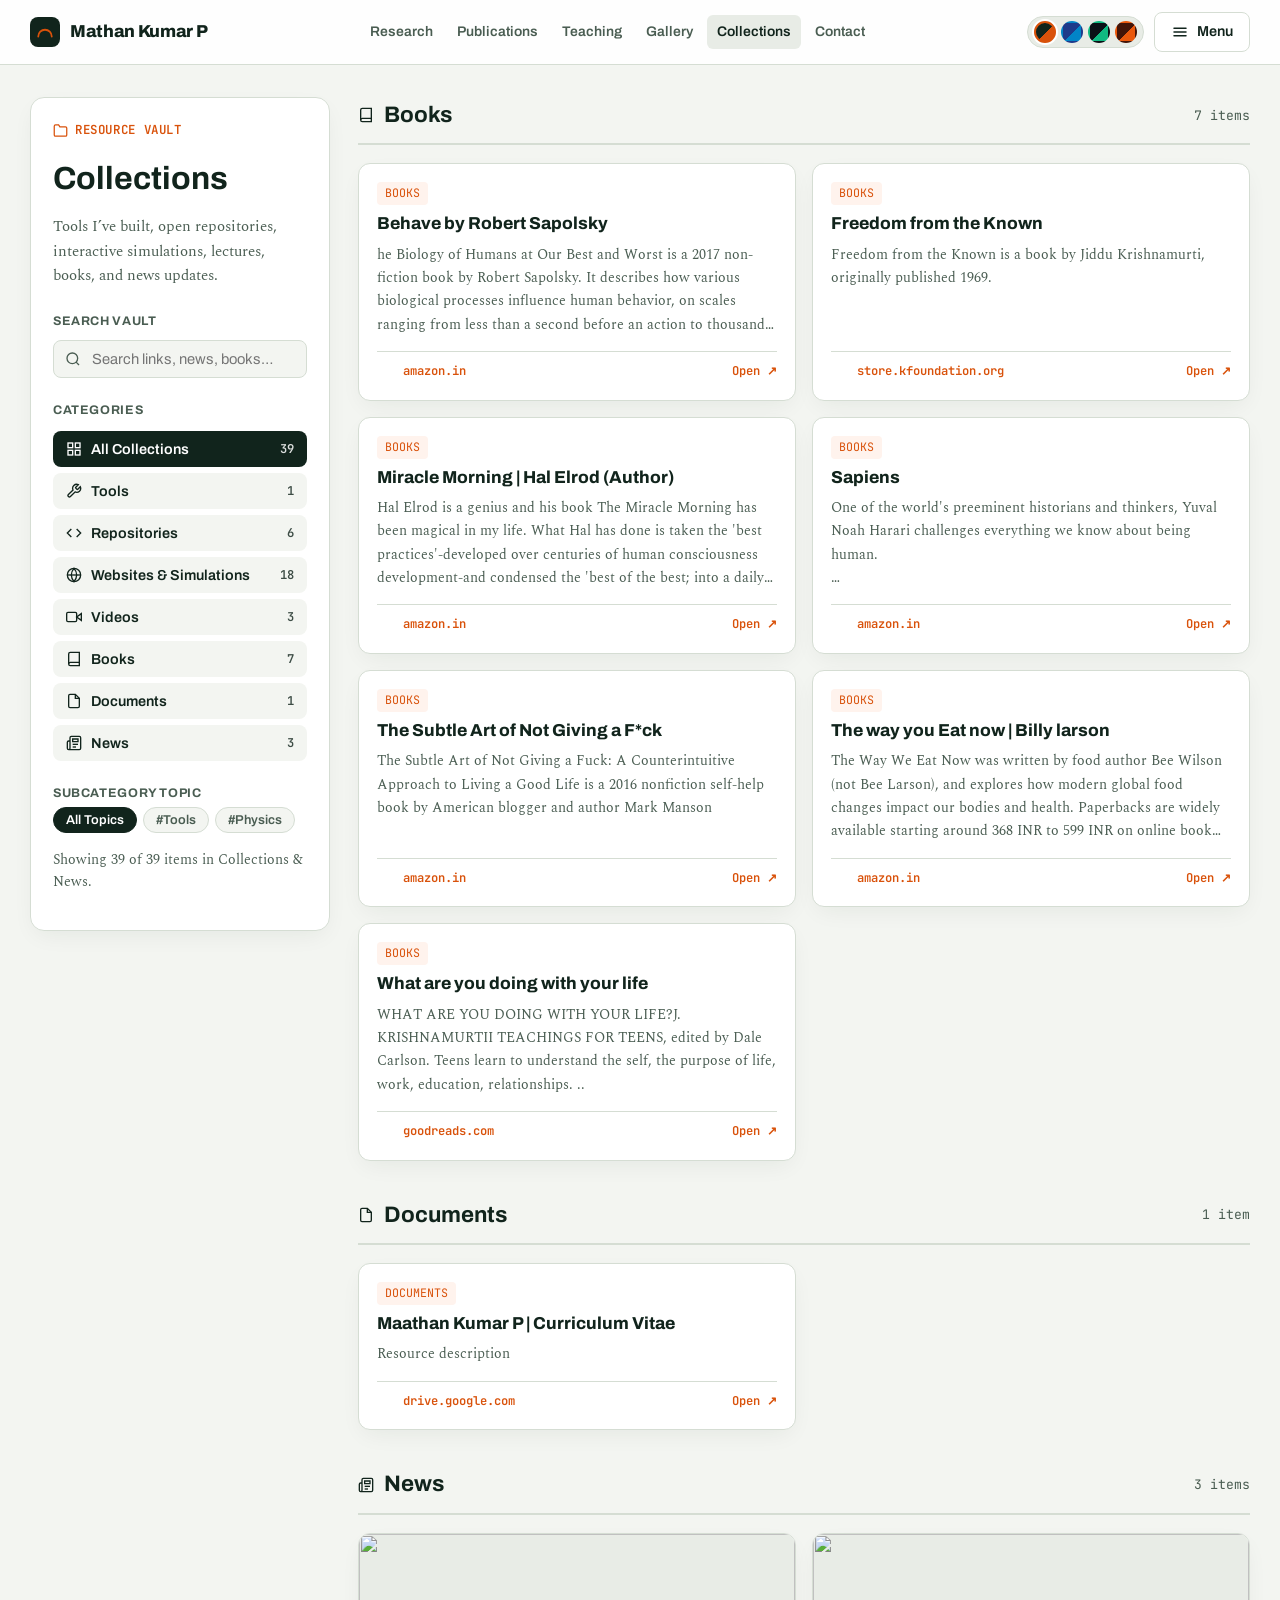
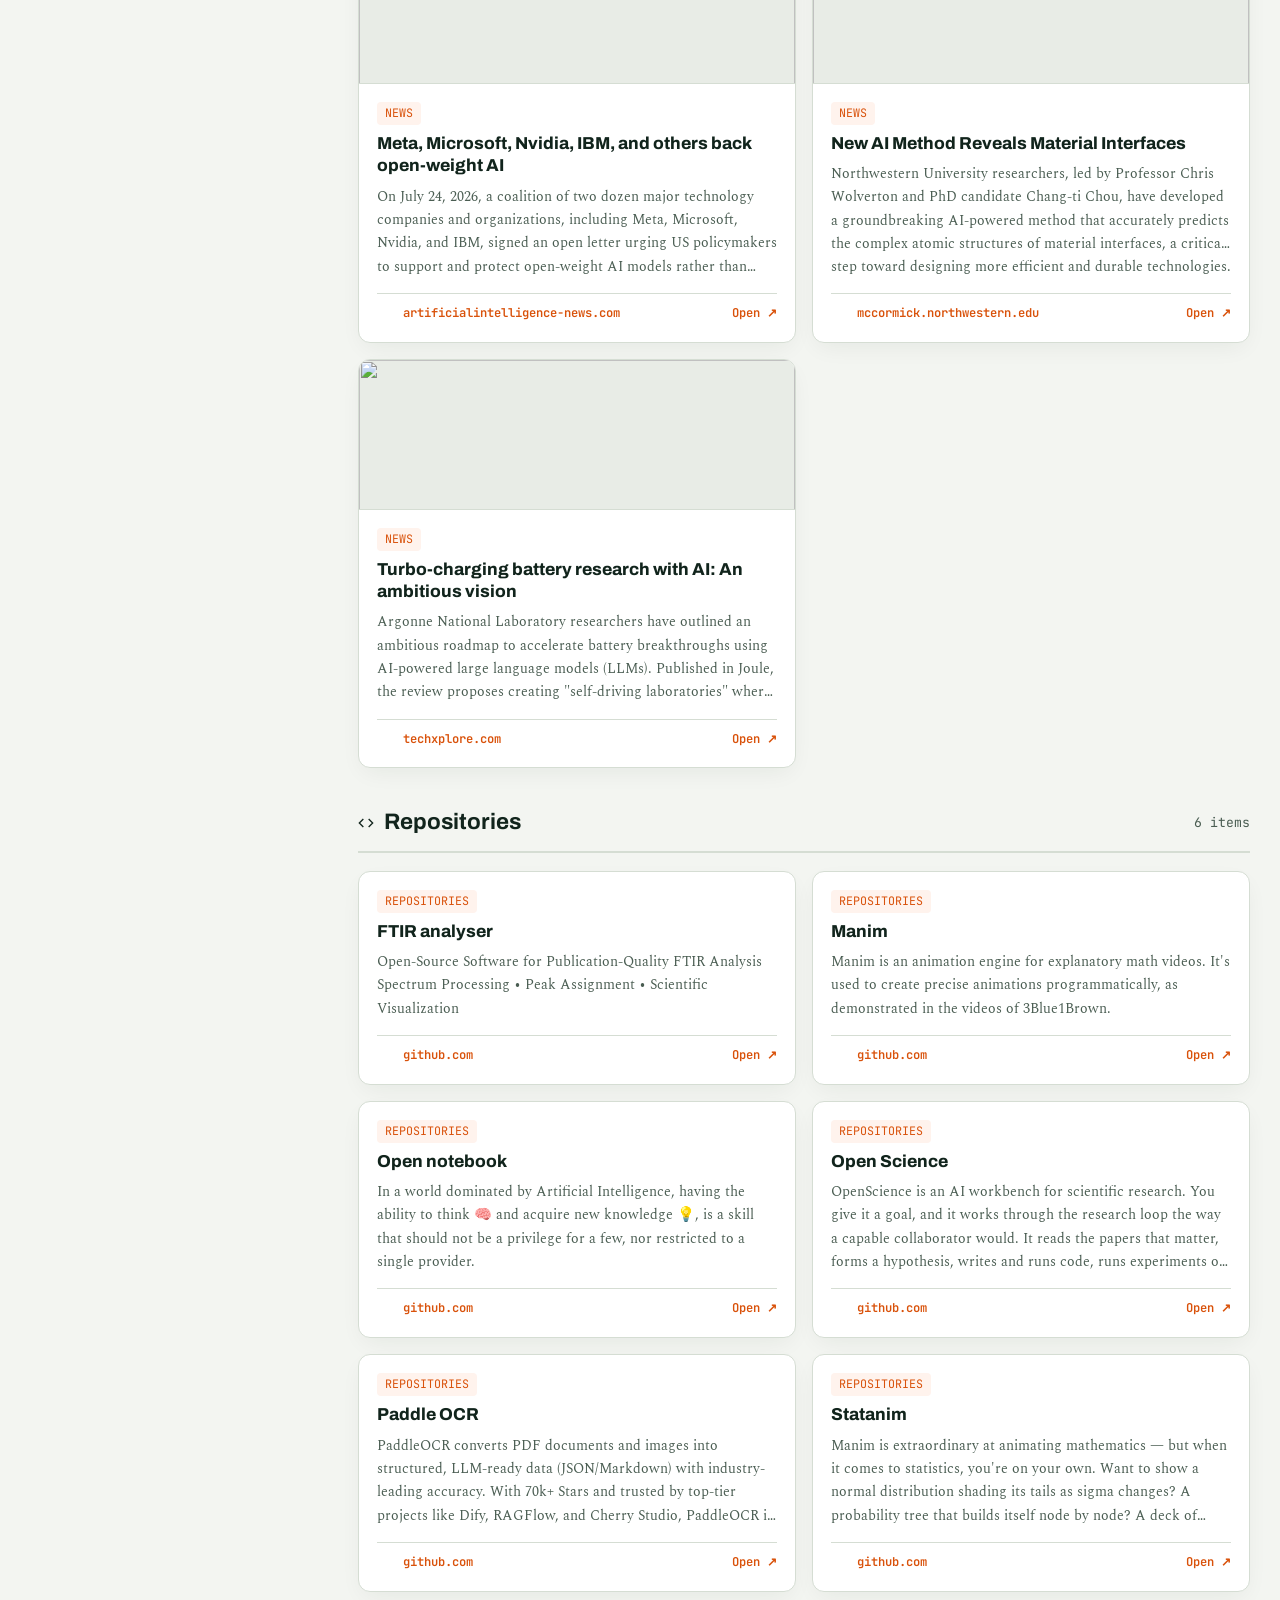
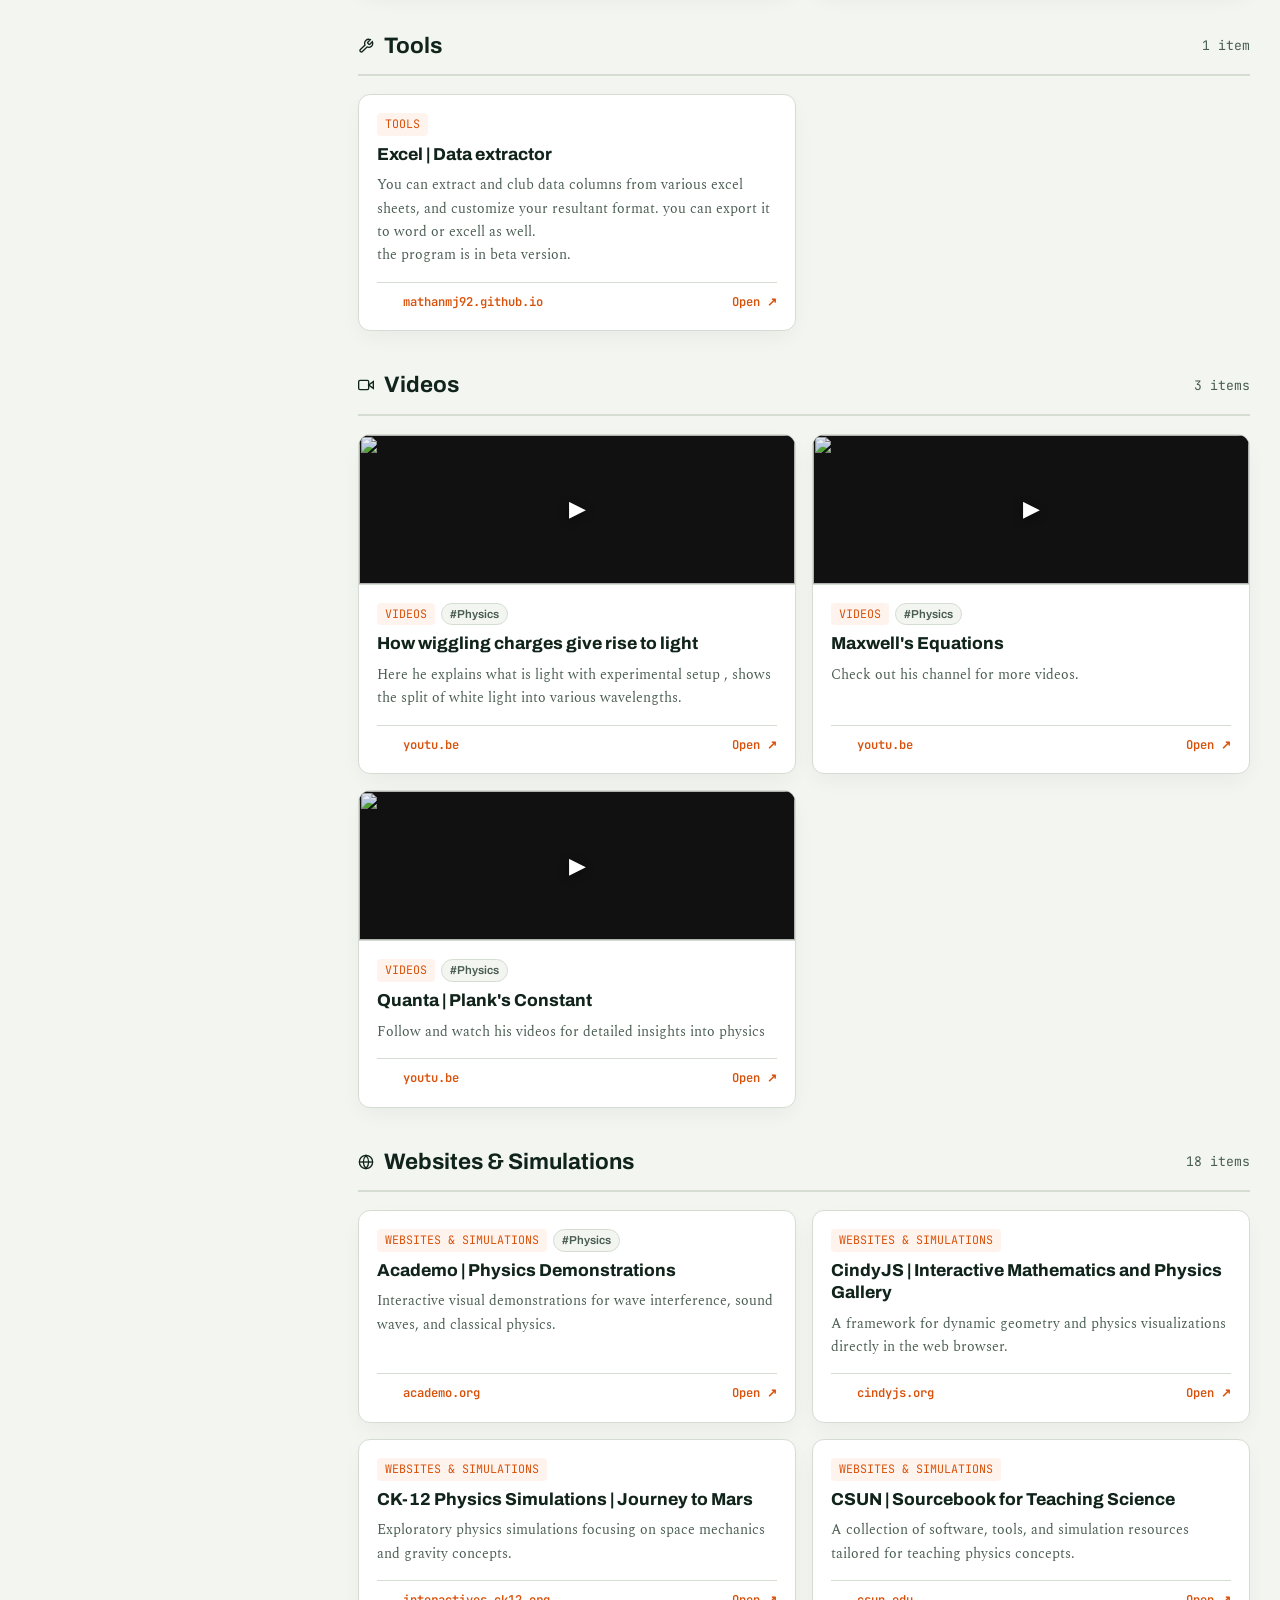
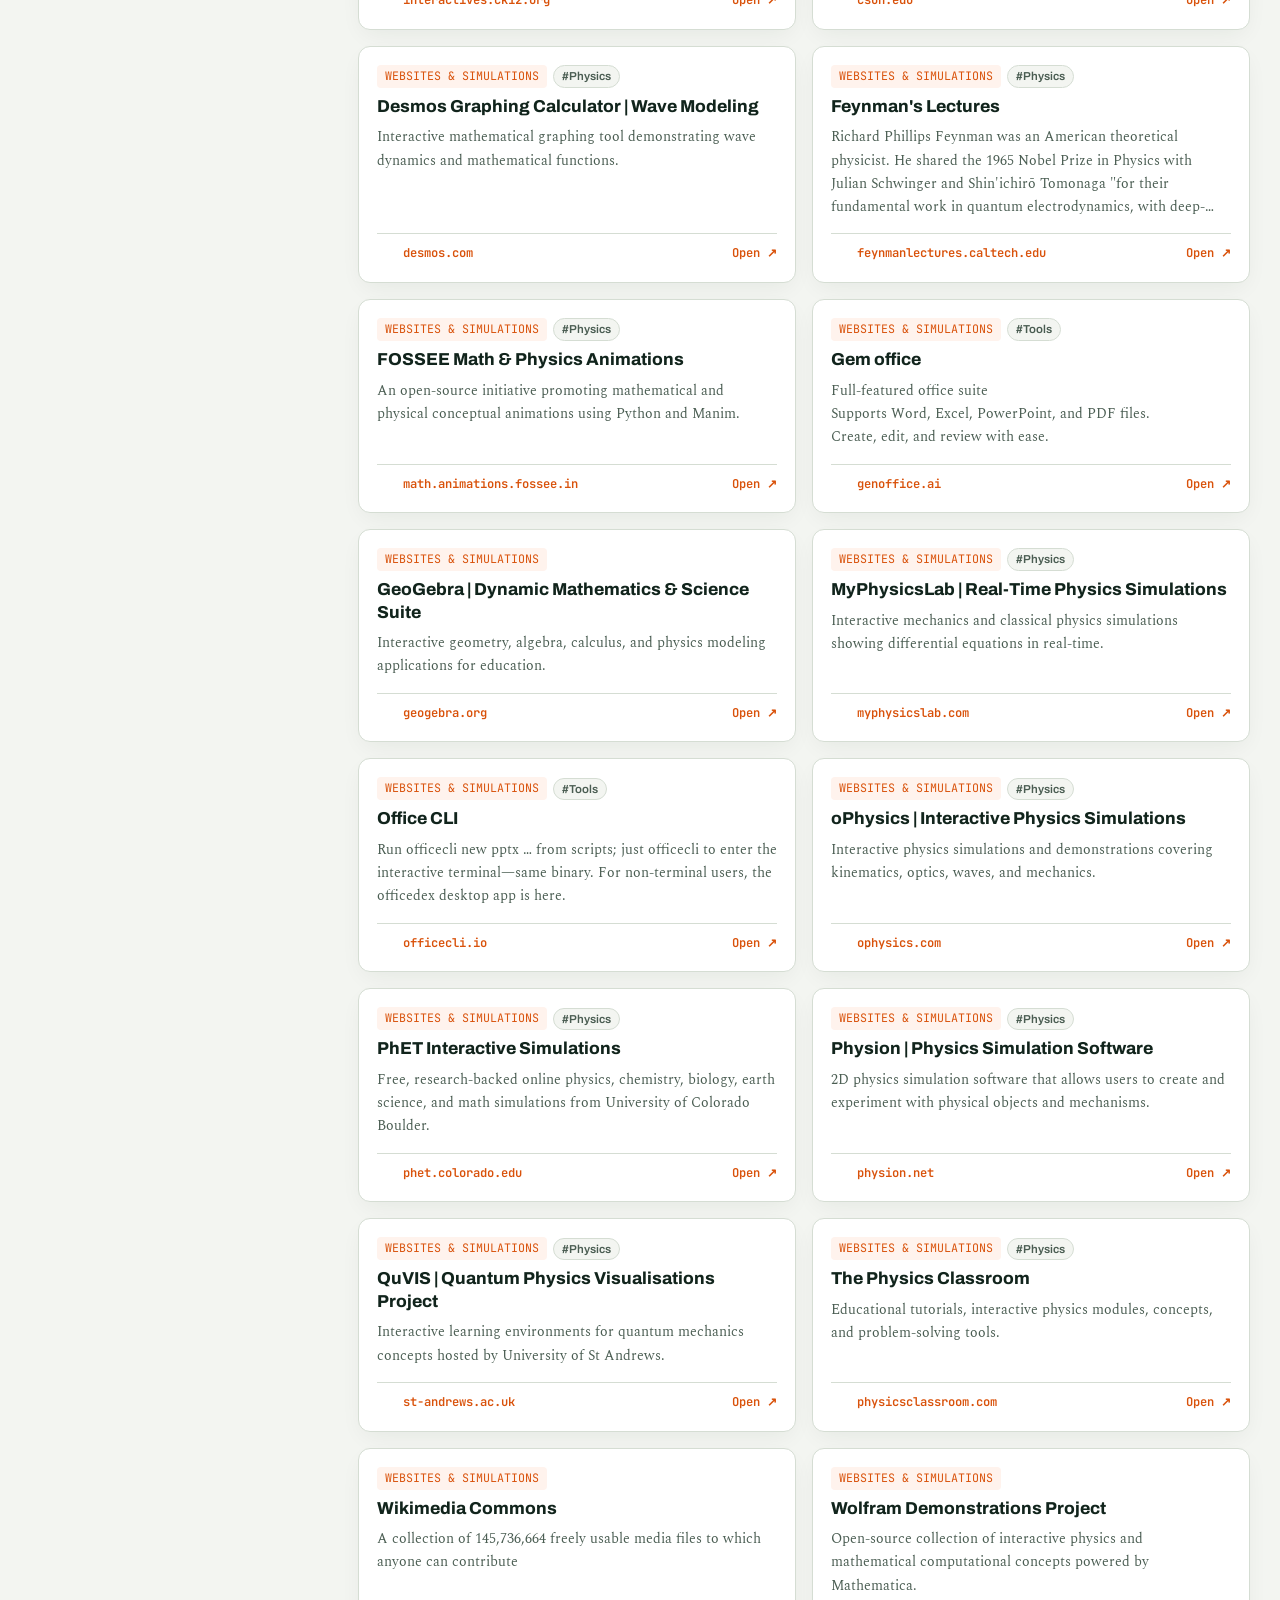
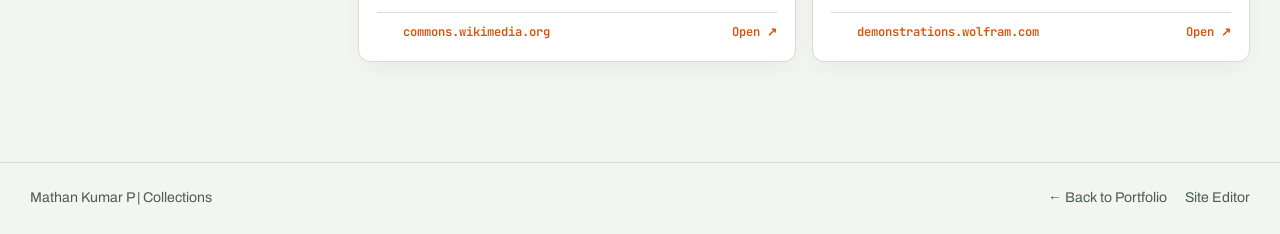
==== commit 4e30f8f9: "Update collections.html" ====
--- a/collections.html
+++ b/collections.html
@@ -26,43 +26,54 @@
       <a href="index.html#research">Research</a>
       <a href="index.html#publications">Publications</a>
       <a href="index.html#teaching">Teaching</a>
-      <a href="index.html#skills">Skills</a>
+      <a href="index.html#gallery">Gallery</a>
       <a href="collections.html" aria-current="page">Collections</a>
       <a href="index.html#contact">Contact</a>
     </nav>
     <div class="header-tools">
       <div class="palette" id="palette" role="group" aria-label="Colour palette" data-palette-switch></div>
-      <button class="btn menu-btn" type="button" aria-expanded="false" aria-controls="drawer">
+      <button class="btn menu-btn" type="button" aria-expanded="false" aria-controls="drawer" aria-label="Toggle Menu">
         <svg viewBox="0 0 24 24" width="18" height="18" fill="none" stroke="currentColor" stroke-width="2" stroke-linecap="round"><path d="M4 7h16M4 12h16M4 17h16"/></svg>
         <span>Menu</span>
       </button>
     </div>
   </div>
+</header>
   <div class="drawer" id="drawer" hidden>
-    <nav aria-label="Site">
-      <a href="index.html">Home Profile</a>
-      <a href="index.html#research">Research</a>
-      <a href="index.html#publications">Publications</a>
-      <a href="index.html#teaching">Teaching</a>
-      <a href="index.html#skills">Skills</a>
-      <a href="index.html#contact">Contact</a>
+    <div class="drawer-head">
+      <span class="drawer-title">Menu</span>
+      <button type="button" class="drawer-close" id="drawer-close" aria-label="Close menu">
+        <svg viewBox="0 0 24 24" width="20" height="20" fill="none" stroke="currentColor" stroke-width="2.2" stroke-linecap="round"><path d="M18 6 6 18M6 6l12 12"/></svg>
+      </button>
+    </div>
+    <nav class="drawer-nav" aria-label="Site sections">
+      <a href="index.html"><span class="dnav-ic" aria-hidden="true">🏠</span> Home Profile</a>
+      <a href="index.html#research"><span class="dnav-ic" aria-hidden="true">🔬</span> Research</a>
+      <a href="index.html#publications"><span class="dnav-ic" aria-hidden="true">📄</span> Publications</a>
+      <a href="index.html#teaching"><span class="dnav-ic" aria-hidden="true">👨‍🏫</span> Teaching</a>
+      <a href="index.html#gallery"><span class="dnav-ic" aria-hidden="true">🖼️</span> Gallery</a>
+      <a href="collections.html" aria-current="page"><span class="dnav-ic" aria-hidden="true">🗂️</span> Collections</a>
+      <a href="index.html#contact"><span class="dnav-ic" aria-hidden="true">✉️</span> Contact</a>
     </nav>
-    <div class="palette" role="group" aria-label="Colour palette" data-palette-switch></div>
+    <div class="drawer-foot">
+      <div class="palette" role="group" aria-label="Colour palette" data-palette-switch></div>
+    </div>
   </div>
-</header>
+
 
 <div class="wrap col-layout">
-  <aside class="rail card-surface">
+  <!-- Desktop sticky rail -->
+  <aside class="rail card-surface" id="rail">
     <span class="sec-eyebrow">
       <svg viewBox="0 0 24 24" width="15" height="15" fill="none" stroke="currentColor" stroke-width="2"><path d="M22 19a2 2 0 0 1-2 2H4a2 2 0 0 1-2-2V5a2 2 0 0 1 2-2h5l2 3h9a2 2 0 0 1 2 2z"/></svg>
       Resource Vault
     </span>
-    <h1 class="display" style="font-size:2rem;margin:6px 0 10px">Collections</h1>
-    <p class="muted" style="margin:0 0 18px;font-size:.95rem">Tools I’ve built, open repositories, interactive simulations, lectures, books, and news updates.</p>
+    <h1 class="display rail-title">Collections</h1>
+    <p class="muted rail-desc">Tools I’ve built, open repositories, interactive simulations, lectures, books, and news updates.</p>
 
     <div class="rail-search">
       <label class="filter-lbl" for="cq">Search Vault</label>
-      <div class="pub-search-wrap" style="margin-top:6px">
+      <div class="pub-search-wrap">
         <svg class="search-ic" viewBox="0 0 24 24" width="16" height="16" fill="none" stroke="currentColor" stroke-width="2"><circle cx="11" cy="11" r="8"/><path d="m21 21-4.3-4.3"/></svg>
         <input class="search" id="cq" type="search" placeholder="Search links, news, books…">
       </div>
@@ -75,16 +86,58 @@
 
     <div class="rail-block" id="subcats-wrap" hidden>
       <span class="filter-lbl">Subcategory Topic</span>
-      <div class="chips" id="subcats" role="group" aria-label="Subcategories" style="margin-top:8px"></div>
+      <div class="chips" id="subcats" role="group" aria-label="Subcategories"></div>
     </div>
 
-    <p class="suggest muted" id="suggest" style="margin-top:16px;font-size:.88rem"></p>
+    <p class="suggest muted" id="suggest"></p>
   </aside>
 
-  <main class="col-main" id="groups">
-    <p class="state">Loading collections…</p>
-  </main>
-  <p class="sr" id="count" role="status" aria-live="polite"></p>
+  <div class="col-main-wrap">
+    <!-- Mobile-only compact header + sticky filter bar -->
+    <div class="col-mobile-head">
+      <span class="sec-eyebrow">
+        <svg viewBox="0 0 24 24" width="14" height="14" fill="none" stroke="currentColor" stroke-width="2"><path d="M22 19a2 2 0 0 1-2 2H4a2 2 0 0 1-2-2V5a2 2 0 0 1 2-2h5l2 3h9a2 2 0 0 1 2 2z"/></svg>
+        Resource Vault
+      </span>
+      <h1 class="display mobile-title">Collections</h1>
+      <p class="muted mobile-desc">Tools, repositories, simulations, lectures, books &amp; news.</p>
+    </div>
+
+    <div class="mobile-filters card-surface" id="mobile-filters">
+      <div class="mobile-search-row">
+        <div class="pub-search-wrap mobile-search">
+          <svg class="search-ic" viewBox="0 0 24 24" width="16" height="16" fill="none" stroke="currentColor" stroke-width="2"><circle cx="11" cy="11" r="8"/><path d="m21 21-4.3-4.3"/></svg>
+          <input class="search" id="cq-mobile" type="search" placeholder="Search vault…">
+        </div>
+        <button type="button" class="btn filter-toggle" id="filter-toggle" aria-expanded="false" aria-controls="mobile-cats-panel">
+          <svg viewBox="0 0 24 24" width="16" height="16" fill="none" stroke="currentColor" stroke-width="2"><path d="M22 3H2l8 9.46V19l4 2v-8.54L22 3z"/></svg>
+          <span>Filters</span>
+          <span class="filter-badge" id="filter-badge" hidden>1</span>
+        </button>
+      </div>
+
+      <!-- Horizontal category chips (always visible on mobile) -->
+      <div class="mobile-cat-scroll" id="mobile-cats" role="group" aria-label="Categories"></div>
+
+      <!-- Expandable panel for full category list + subcats -->
+      <div class="mobile-cats-panel" id="mobile-cats-panel" hidden>
+        <div class="mobile-panel-inner">
+          <div class="cats cats-mobile" id="cats-mobile" role="group" aria-label="All categories"></div>
+          <div id="subcats-wrap-mobile" hidden>
+            <span class="filter-lbl">Topics</span>
+            <div class="chips" id="subcats-mobile" role="group" aria-label="Subcategories"></div>
+          </div>
+        </div>
+      </div>
+
+      <p class="suggest muted mobile-suggest" id="suggest-mobile"></p>
+    </div>
+
+    <main class="col-main" id="groups">
+      <p class="state">Loading collections…</p>
+    </main>
+    <p class="sr" id="count" role="status" aria-live="polite"></p>
+  </div>
 </div>
 
 <footer class="foot">
--- a/assets/css/style.css
+++ b/assets/css/style.css
@@ -186,6 +186,7 @@
   background: color-mix(in srgb, var(--surface) 88%, transparent);
   backdrop-filter: blur(12px);
   border-bottom: 1px solid var(--line);
+  overflow: visible;
 }
 
 .top-inner {
@@ -272,26 +273,99 @@
   box-shadow: 0 0 0 2px var(--surface);
 }
 
-.menu-btn { display: none; }
-
+.menu-btn {
+  display: inline-flex;
+}
+
+/* App-style vertical side drawer */
 .drawer {
-  border-top: 1px solid var(--line);
+  position: fixed;
+  inset: 0 0 0 auto;
+  width: min(320px, 88vw);
+  height: 100%;
+  max-height: 100dvh;
   background: var(--surface);
-  padding: 16px 20px;
-}
-.drawer nav {
-  display: grid;
-  grid-template-columns: repeat(2, 1fr);
-  gap: 8px;
-  margin-bottom: 14px;
-}
-.drawer nav a {
+  border-left: 1px solid var(--line);
+  box-shadow: -12px 0 40px rgba(0,0,0,0.18);
+  z-index: 200;
+  display: flex;
+  flex-direction: column;
+  padding: 0;
+  animation: drawerIn 0.22s ease;
+}
+.drawer[hidden] { display: none !important; }
+body.drawer-open::before {
+  content: "";
+  position: fixed;
+  inset: 0;
+  background: rgba(8,14,11,0.45);
+  z-index: 190;
+}
+@keyframes drawerIn {
+  from { transform: translateX(100%); opacity: 0.6; }
+  to { transform: translateX(0); opacity: 1; }
+}
+.drawer-head {
+  display: flex;
+  align-items: center;
+  justify-content: space-between;
+  padding: 18px 20px;
+  border-bottom: 1px solid var(--line);
+}
+.drawer-title {
+  font-family: 'Archivo', sans-serif;
+  font-weight: 700;
+  font-size: 1.05rem;
+}
+.drawer-close {
+  width: 40px;
+  height: 40px;
+  border-radius: 10px;
+  border: 1px solid var(--line);
+  background: var(--surface-2);
+  display: inline-flex;
+  align-items: center;
+  justify-content: center;
+  cursor: pointer;
+  color: var(--ink);
+}
+.drawer-close:hover {
+  background: var(--ink);
+  color: var(--surface);
+}
+.drawer-nav {
+  display: flex;
+  flex-direction: column;
+  gap: 4px;
+  padding: 12px 14px;
+  flex: 1;
+  overflow-y: auto;
+}
+.drawer-nav a {
   font-family: 'Archivo', sans-serif;
   font-weight: 600;
-  padding: 10px 12px;
-  border-radius: 8px;
+  padding: 13px 14px;
+  border-radius: 10px;
+  font-size: 0.98rem;
+  display: flex;
+  align-items: center;
+  gap: 12px;
+  color: var(--ink);
+  transition: background 0.15s;
+  background: transparent;
+}
+.drawer-nav a:hover,
+.drawer-nav a[aria-current="page"] {
   background: var(--surface-2);
-  font-size: 0.92rem;
+}
+.dnav-ic {
+  width: 1.4em;
+  text-align: center;
+  font-size: 1.05rem;
+}
+.drawer-foot {
+  padding: 14px 20px 20px;
+  border-top: 1px solid var(--line);
 }
 
 .progress {
@@ -359,103 +433,115 @@
   color: var(--accent);
 }
 
-/* --- HERO SECTION --- */
+/* --- HERO SECTION — unified profile card --- */
 .hero {
-  padding: 32px 0 20px;
-}
-
-.hero-grid {
+  padding: 28px 0 12px;
+}
+
+.profile-card {
+  padding: 0;
+  overflow: hidden;
+  border-radius: 20px;
+}
+
+.profile-top {
   display: grid;
-  grid-template-columns: 1fr 350px;
-  gap: 22px;
-  align-items: stretch;
-}
-
-.hero-card {
-  border-radius: 18px;
-  padding: 34px;
-  position: relative;
+  grid-template-columns: auto 1fr;
+  gap: 28px;
+  padding: 32px 36px 24px;
+  align-items: start;
+}
+
+.profile-photo-col {
+  display: flex;
+  flex-direction: column;
+  align-items: center;
+  gap: 12px;
+  flex-shrink: 0;
+}
+
+.round-photo {
+  width: 128px;
+  height: 128px;
+  border-radius: 50%;
+  border: 3px solid var(--accent);
+  box-shadow: 0 0 0 5px color-mix(in srgb, var(--accent) 18%, transparent);
+  background-color: var(--surface-2);
+  background-size: cover;
+  background-position: center 22%;
+  display: flex;
+  align-items: center;
+  justify-content: center;
   overflow: hidden;
-  box-shadow: var(--shadow);
-}
-
-.hero-left {
-  background: var(--surface);
-  border: 1px solid var(--line);
-  display: flex;
-  flex-direction: column;
-  justify-content: center;
-}
-
-.nyquist-watermark {
-  position: absolute;
-  right: -60px;
-  bottom: -90px;
-  width: 360px;
-  height: 360px;
-  border-radius: 50%;
-  border: 36px solid color-mix(in srgb, var(--accent) 10%, transparent);
-  pointer-events: none;
+}
+
+.round-photo .mono {
+  font-size: 1.4rem;
+  font-weight: 700;
+  color: var(--muted);
 }
 
 .loc-pill {
   display: inline-flex;
   align-items: center;
-  gap: 8px;
-  align-self: flex-start;
-  padding: 5px 12px;
+  gap: 7px;
+  padding: 4px 11px;
   border-radius: 999px;
   background: var(--accent-soft);
   color: var(--accent);
   font-family: 'JetBrains Mono', monospace;
-  font-size: 0.76rem;
+  font-size: 0.72rem;
   font-weight: 600;
-  margin-bottom: 14px;
 }
 
 .pulse-dot {
-  width: 7px;
-  height: 7px;
+  width: 6px;
+  height: 6px;
   border-radius: 50%;
   background: var(--accent);
 }
 
+.profile-info {
+  min-width: 0;
+}
+
 .hero-title {
-  font-size: clamp(2.1rem, 4vw, 3.1rem);
+  font-size: clamp(1.9rem, 3.5vw, 2.6rem);
   font-weight: 850;
   letter-spacing: -0.03em;
-  line-height: 1.08;
-  margin: 0 0 8px;
+  line-height: 1.1;
+  margin: 0 0 6px;
 }
 
 .role {
   font-family: 'Archivo', sans-serif;
-  font-size: 1.18rem;
+  font-size: 1.08rem;
   font-weight: 600;
   color: var(--accent-2);
+  margin: 0 0 12px;
+}
+
+.bio {
+  font-size: 1.02rem;
+  color: var(--muted);
+  max-width: 58ch;
   margin: 0 0 14px;
-}
-
-.bio {
-  font-size: 1.08rem;
-  color: var(--muted);
-  max-width: 62ch;
-  margin: 0 0 18px;
+  line-height: 1.55;
 }
 
 .keywords {
   list-style: none;
   padding: 0;
-  margin: 0 0 24px;
+  margin: 0 0 18px;
   display: flex;
   flex-wrap: wrap;
-  gap: 8px;
+  gap: 7px;
 }
 
 .keywords li {
   font-family: 'JetBrains Mono', monospace;
-  font-size: 0.78rem;
-  padding: 5px 11px;
+  font-size: 0.74rem;
+  padding: 4px 10px;
   border-radius: 6px;
   background: var(--surface-2);
   color: var(--ink);
@@ -465,22 +551,21 @@
 .hero-actions {
   display: flex;
   flex-wrap: wrap;
-  gap: 12px;
-  margin-bottom: 22px;
-}
-
-/* Social Media Icon Buttons */
+  gap: 10px;
+  margin-bottom: 16px;
+}
+
 .social-icon-bar {
   display: flex;
   flex-wrap: wrap;
-  gap: 10px;
+  gap: 8px;
   align-items: center;
 }
 
 .soc-icon-link {
-  width: 40px;
-  height: 40px;
-  border-radius: 10px;
+  width: 36px;
+  height: 36px;
+  border-radius: 9px;
   background: var(--surface-2);
   border: 1px solid var(--line);
   color: var(--ink);
@@ -496,86 +581,54 @@
   transform: translateY(-2px);
 }
 .soc-icon-link svg {
-  width: 19px;
-  height: 19px;
-}
-
-/* Right Panel: Centered Round Portrait + Metrics Underneath */
-.hero-right {
-  background: var(--panel-dark);
-  color: var(--panel-ink);
-  border: 1px solid color-mix(in srgb, var(--panel-ink) 12%, transparent);
-  display: flex;
-  flex-direction: column;
-  align-items: center;
-  justify-content: space-between;
-  padding: 28px 22px;
-  gap: 20px;
-}
-
-.portrait-wrap {
-  display: flex;
-  flex-direction: column;
-  align-items: center;
-  width: 100%;
-}
-
-.round-photo {
-  width: 136px;
-  height: 136px;
-  border-radius: 50%;
-  border: 3px solid var(--accent);
-  box-shadow: 0 0 0 6px rgba(217, 82, 11, 0.16);
-  background-color: var(--panel-dark-2);
-  background-size: cover;
-  background-position: center 22%;
-  display: flex;
-  align-items: center;
-  justify-content: center;
-  overflow: hidden;
-  flex-shrink: 0;
-}
-
-.round-photo .mono {
-  font-size: 1.5rem;
-  font-weight: 700;
-  color: var(--panel-ink);
-}
-
-.metrics-panel {
-  width: 100%;
+  width: 17px;
+  height: 17px;
+}
+
+/* Metrics strip under profile */
+.profile-metrics {
   display: grid;
-  grid-template-columns: repeat(2, 1fr);
-  gap: 10px;
+  grid-template-columns: repeat(4, 1fr);
+  gap: 0;
+  border-top: 1px solid var(--line);
+  background: var(--surface-2);
 }
 
 .metric-tile {
-  background: var(--panel-dark-2);
-  border: 1px solid rgba(255, 255, 255, 0.09);
-  border-radius: 12px;
-  padding: 12px 14px;
+  padding: 16px 12px;
   text-align: center;
+  border-right: 1px solid var(--line);
+}
+.metric-tile:last-child {
+  border-right: none;
 }
 
 .metric-val {
   display: block;
   font-family: 'JetBrains Mono', monospace;
-  font-size: 1.45rem;
+  font-size: 1.35rem;
   font-weight: 700;
-  color: #ffffff;
+  color: var(--ink);
   line-height: 1.15;
 }
 
-.metric-tile:nth-child(2) .metric-val { color: var(--accent); }
+.metric-tile:nth-child(2) .metric-val {
+  color: var(--accent);
+}
 
 .metric-lbl {
   display: block;
   font-family: 'Archivo', sans-serif;
-  font-size: 0.76rem;
-  color: rgba(255, 255, 255, 0.72);
+  font-size: 0.72rem;
+  color: var(--muted);
   margin-top: 3px;
   text-transform: uppercase;
   letter-spacing: 0.04em;
+}
+
+/* Legacy class aliases (if JS still references) */
+.hero-grid, .hero-card, .hero-left, .hero-right, .portrait-wrap, .metrics-panel, .nyquist-watermark {
+  /* no-op fallbacks */
 }
 
 /* --- SECTIONS & HEADERS --- */
@@ -694,10 +747,34 @@
 }
 
 .domain-body p {
-  margin: 0 0 14px;
+  margin: 0 0 8px;
   color: var(--muted);
   font-size: 0.95rem;
   flex: 1;
+  display: -webkit-box;
+  -webkit-line-clamp: 4;
+  -webkit-box-orient: vertical;
+  overflow: hidden;
+  transition: none;
+}
+.domain-body p.is-expanded {
+  -webkit-line-clamp: unset;
+  display: block;
+}
+.domain-more {
+  align-self: flex-start;
+  margin: 0 0 12px;
+  padding: 0;
+  border: none;
+  background: none;
+  color: var(--accent);
+  font-family: 'Archivo', sans-serif;
+  font-size: 0.84rem;
+  font-weight: 650;
+  cursor: pointer;
+}
+.domain-more:hover {
+  text-decoration: underline;
 }
 
 .domain-meter {
@@ -975,30 +1052,37 @@
   background: var(--surface);
   border: 1px solid var(--line);
   border-radius: 16px;
-  padding: 24px;
-  display: grid;
-  grid-template-columns: 140px 1fr;
-  gap: 24px;
-  align-items: start;
+  padding: 20px;
+  display: flex;
+  flex-wrap: wrap;
+  gap: 20px;
+  align-items: flex-start;
   box-shadow: var(--shadow);
 }
 
 .course-cover {
-  width: 140px;
-  height: 185px;
+  width: 120px;
+  height: 160px;
+  flex: 0 0 120px;
   border-radius: 10px;
   object-fit: cover;
   border: 1px solid var(--line);
   background: var(--surface-2);
+  display: block;
+}
+
+.course-body {
+  flex: 1 1 220px;
+  min-width: 0;
 }
 
 .course-body h3 {
   margin: 0 0 8px;
-  font-size: 1.35rem;
+  font-size: 1.25rem;
 }
 
 .course-body p {
-  margin: 0 0 18px;
+  margin: 0 0 14px;
   color: var(--muted);
 }
 
@@ -1301,8 +1385,22 @@
   padding: 22px;
 }
 
+.rail-title {
+  font-size: 2rem;
+  margin: 6px 0 10px;
+}
+
+.rail-desc {
+  margin: 0 0 18px;
+  font-size: 0.95rem;
+}
+
 .rail-block {
   margin-top: 18px;
+}
+
+.rail-search .pub-search-wrap {
+  margin-top: 6px;
 }
 
 .cats {
@@ -1336,11 +1434,34 @@
   background: var(--ink);
   color: var(--surface);
 }
+.cat-btn[aria-pressed="true"] .cat-count {
+  opacity: 0.85;
+}
 
 .cat-btn-left {
   display: inline-flex;
   align-items: center;
   gap: 9px;
+}
+
+.cat-count {
+  font-size: 0.76rem;
+  opacity: 0.8;
+}
+
+.suggest {
+  margin-top: 16px;
+  font-size: 0.88rem;
+}
+
+/* Mobile-only elements hidden on desktop */
+.col-mobile-head,
+.mobile-filters {
+  display: none;
+}
+
+.col-main-wrap {
+  min-width: 0;
 }
 
 .col-group {
@@ -1354,6 +1475,7 @@
   border-bottom: 2px solid var(--line);
   padding-bottom: 10px;
   margin-bottom: 18px;
+  gap: 12px;
 }
 
 .col-group-head h2 {
@@ -1364,6 +1486,11 @@
   gap: 10px;
 }
 
+.item-count {
+  font-size: 0.82rem;
+  white-space: nowrap;
+}
+
 .col-cards {
   display: grid;
   grid-template-columns: repeat(auto-fill, minmax(300px, 1fr));
@@ -1378,12 +1505,15 @@
   display: flex;
   flex-direction: column;
   justify-content: space-between;
-  transition: transform 0.18s ease, border-color 0.18s ease;
+  transition: transform 0.18s ease, border-color 0.18s ease, box-shadow 0.18s ease;
   box-shadow: var(--shadow);
+  text-decoration: none;
+  color: inherit;
 }
 .res-card:hover {
   transform: translateY(-3px);
   border-color: var(--accent);
+  box-shadow: 0 8px 24px rgba(0,0,0,0.08);
 }
 
 .res-thumb {
@@ -1406,12 +1536,23 @@
   gap: 6px;
   flex-wrap: wrap;
   margin-bottom: 8px;
+  align-items: center;
+}
+
+.tag-chip {
+  padding: 1px 8px;
+  font-size: 0.72rem;
+}
+
+.date-tag {
+  font-size: 0.72rem;
 }
 
 .res-title {
   margin: 0 0 8px;
   font-size: 1.08rem;
   font-weight: 750;
+  line-height: 1.3;
 }
 
 .res-desc {
@@ -1420,6 +1561,10 @@
   color: var(--muted);
   flex: 1;
   white-space: pre-line;
+  display: -webkit-box;
+  -webkit-line-clamp: 4;
+  -webkit-box-orient: vertical;
+  overflow: hidden;
 }
 
 .res-foot {
@@ -1432,6 +1577,140 @@
   font-size: 0.76rem;
   color: var(--accent);
   font-weight: 600;
+}
+
+.res-host {
+  overflow: hidden;
+  text-overflow: ellipsis;
+  white-space: nowrap;
+  max-width: 70%;
+}
+
+.empty-state {
+  padding: 40px 24px;
+  text-align: center;
+  display: flex;
+  flex-direction: column;
+  align-items: center;
+  gap: 14px;
+}
+
+/* --- MOBILE COLLECTIONS FILTERS --- */
+.mobile-search-row {
+  display: flex;
+  gap: 10px;
+  align-items: center;
+}
+
+.mobile-search {
+  flex: 1;
+  min-width: 0;
+}
+
+.filter-toggle {
+  flex-shrink: 0;
+  position: relative;
+  gap: 6px;
+  padding: 9px 12px;
+  font-size: 0.88rem;
+}
+.filter-toggle.is-open {
+  background: var(--ink);
+  color: var(--surface);
+  border-color: var(--ink);
+}
+
+.filter-badge {
+  position: absolute;
+  top: -5px;
+  right: -5px;
+  min-width: 18px;
+  height: 18px;
+  padding: 0 5px;
+  border-radius: 999px;
+  background: var(--accent);
+  color: #fff;
+  font-size: 0.68rem;
+  font-weight: 700;
+  display: inline-flex;
+  align-items: center;
+  justify-content: center;
+  line-height: 1;
+}
+.filter-badge[hidden] {
+  display: none !important;
+}
+
+.mobile-cat-scroll {
+  display: flex;
+  gap: 8px;
+  overflow-x: auto;
+  padding: 12px 0 4px;
+  margin: 0 -4px;
+  scrollbar-width: none;
+  -ms-overflow-style: none;
+}
+.mobile-cat-scroll::-webkit-scrollbar { display: none; }
+
+.m-chip {
+  display: inline-flex;
+  align-items: center;
+  gap: 6px;
+  flex-shrink: 0;
+  padding: 8px 12px;
+  border-radius: 999px;
+  border: 1px solid var(--line);
+  background: var(--surface);
+  color: var(--ink);
+  font-family: 'Archivo', sans-serif;
+  font-size: 0.84rem;
+  font-weight: 600;
+  cursor: pointer;
+  transition: all 0.15s;
+  white-space: nowrap;
+}
+.m-chip svg {
+  width: 14px;
+  height: 14px;
+  flex-shrink: 0;
+}
+.m-chip:hover {
+  border-color: var(--accent);
+}
+.m-chip[aria-pressed="true"] {
+  background: var(--ink);
+  color: var(--surface);
+  border-color: var(--ink);
+}
+
+.mobile-cats-panel {
+  margin-top: 12px;
+  border-top: 1px solid var(--line);
+  padding-top: 12px;
+}
+.mobile-cats-panel[hidden] {
+  display: none;
+}
+.mobile-panel-inner .cats {
+  margin-top: 0;
+}
+.mobile-panel-inner .filter-lbl {
+  display: block;
+  margin: 12px 0 6px;
+}
+
+.mobile-suggest {
+  margin: 10px 0 0;
+  font-size: 0.84rem;
+}
+
+.mobile-title {
+  font-size: 1.75rem;
+  margin: 4px 0 6px;
+}
+.mobile-desc {
+  margin: 0 0 4px;
+  font-size: 0.92rem;
 }
 
 /* --- LIGHTBOX --- */
@@ -1699,13 +1978,320 @@
   margin: 0;
 }
 
+
+/* --- COMPACT COLLAPSIBLE CARDS --- */
+.chev {
+  font-size: 1.35rem;
+  line-height: 1;
+  color: var(--muted);
+  transition: transform 0.2s;
+  flex-shrink: 0;
+}
+.is-open > .domain-toggle .chev,
+.is-open > .tl-toggle .chev,
+.is-open > .skill-toggle .chev,
+.is-open > .ev-toggle .chev {
+  transform: rotate(90deg);
+}
+
+.domain-card.is-compact {
+  padding: 0;
+  overflow: hidden;
+}
+.domain-toggle {
+  width: 100%;
+  display: flex;
+  align-items: center;
+  justify-content: space-between;
+  gap: 12px;
+  padding: 12px 14px;
+  border: none;
+  background: transparent;
+  cursor: pointer;
+  text-align: left;
+  color: inherit;
+  font: inherit;
+}
+.domain-toggle-left {
+  display: flex;
+  align-items: center;
+  gap: 12px;
+  min-width: 0;
+}
+.domain-thumb {
+  width: 48px;
+  height: 48px;
+  border-radius: 10px;
+  object-fit: cover;
+  flex-shrink: 0;
+  background: var(--surface-2);
+}
+.domain-thumb-ph {
+  width: 48px;
+  height: 48px;
+  border-radius: 10px;
+  background: var(--surface-2);
+  flex-shrink: 0;
+}
+.domain-toggle h3 {
+  margin: 0;
+  font-size: 1rem;
+  font-weight: 700;
+}
+.domain-yr-inline {
+  font-family: 'JetBrains Mono', monospace;
+  font-size: 0.72rem;
+  color: var(--muted);
+}
+.domain-panel {
+  padding: 0 14px 14px 74px;
+  border-top: 1px solid var(--line);
+}
+.domain-panel .domain-desc {
+  margin: 10px 0 10px;
+  font-size: 0.9rem;
+  color: var(--muted);
+}
+.domain-panel .domain-meter {
+  margin-top: 6px;
+}
+
+/* Path timeline compact */
+.tl-card.is-compact {
+  padding: 0;
+}
+.tl-toggle {
+  width: 100%;
+  display: flex;
+  align-items: flex-start;
+  justify-content: space-between;
+  gap: 10px;
+  padding: 12px 14px;
+  border: none;
+  background: transparent;
+  cursor: pointer;
+  text-align: left;
+  color: inherit;
+  font: inherit;
+}
+.tl-toggle-main { min-width: 0; }
+.tl-panel {
+  padding: 0 14px 12px;
+  border-top: 1px solid var(--line);
+}
+.tl-panel .tl-desc {
+  margin: 10px 0 0;
+  font-size: 0.9rem;
+  color: var(--muted);
+}
+
+/* Skills compact */
+.skill-card.is-compact {
+  padding: 0;
+}
+.skill-toggle {
+  width: 100%;
+  display: grid;
+  grid-template-columns: 1fr auto;
+  gap: 6px 12px;
+  padding: 12px 14px;
+  border: none;
+  background: transparent;
+  cursor: pointer;
+  text-align: left;
+  color: inherit;
+  font: inherit;
+  position: relative;
+}
+.skill-toggle .skill-top {
+  grid-column: 1;
+}
+.skill-toggle .skill-soft {
+  grid-column: 1;
+  font-size: 0.78rem;
+  color: var(--muted);
+}
+.skill-toggle .domain-meter {
+  grid-column: 1;
+  margin-top: 4px;
+}
+.skill-toggle .chev {
+  grid-column: 2;
+  grid-row: 1 / span 3;
+  align-self: center;
+}
+.skill-panel {
+  padding: 0 14px 14px;
+  border-top: 1px solid var(--line);
+}
+.skill-panel .skill-desc {
+  margin: 10px 0 12px;
+  font-size: 0.9rem;
+  color: var(--muted);
+}
+
+/* Events compact */
+.ev-card.is-compact {
+  padding: 0;
+}
+.ev-toggle {
+  width: 100%;
+  display: block;
+  padding: 12px 14px;
+  border: none;
+  background: transparent;
+  cursor: pointer;
+  text-align: left;
+  color: inherit;
+  font: inherit;
+  position: relative;
+}
+.ev-toggle .chev {
+  position: absolute;
+  right: 12px;
+  top: 50%;
+  transform: translateY(-50%);
+}
+.ev-card.is-open .ev-toggle .chev {
+  transform: translateY(-50%) rotate(90deg);
+}
+.ev-title {
+  margin: 4px 0;
+  font-size: 0.98rem;
+  font-weight: 700;
+  padding-right: 24px;
+}
+.ev-panel {
+  padding: 0 14px 12px;
+  border-top: 1px solid var(--line);
+}
+.ev-desc {
+  margin: 10px 0 0;
+  font-size: 0.88rem;
+  color: var(--muted);
+}
+
+/* Teaching resources */
+.course-card.is-compact {
+  /* keep flex gap for image + body */
+  gap: 20px;
+}
+.course-desc {
+  font-size: 0.92rem;
+  color: var(--muted);
+  margin: 0 0 14px;
+}
+.course-meta-grid {
+  display: grid;
+  gap: 14px;
+}
+.course-meta-block .filter-lbl {
+  display: block;
+  margin-bottom: 8px;
+}
+.course-res-list {
+  display: flex;
+  flex-direction: column;
+  gap: 6px;
+}
+.res-link {
+  display: inline-flex;
+  align-items: center;
+  gap: 8px;
+  padding: 8px 10px;
+  border-radius: 8px;
+  background: var(--surface-2);
+  border: 1px solid var(--line);
+  font-size: 0.88rem;
+  font-weight: 600;
+  color: var(--ink);
+}
+.res-link:hover {
+  border-color: var(--accent);
+  color: var(--accent);
+}
+.res-link-ic { font-size: 0.95rem; }
+
+/* Collection thumbs */
+.yt-thumb {
+  position: relative;
+  background: #111;
+}
+.yt-thumb img {
+  width: 100%;
+  height: 100%;
+  object-fit: cover;
+  opacity: 0.92;
+}
+.yt-play {
+  position: absolute;
+  inset: 0;
+  display: flex;
+  align-items: center;
+  justify-content: center;
+  color: #fff;
+  font-size: 1.4rem;
+  text-shadow: 0 2px 8px rgba(0,0,0,0.5);
+  pointer-events: none;
+}
+.fav-thumb {
+  display: flex;
+  align-items: center;
+  justify-content: center;
+  background: var(--surface-2);
+  height: 88px;
+}
+.site-favicon {
+  border-radius: 3px;
+  margin-right: 6px;
+  vertical-align: -2px;
+  width: 14px;
+  height: 14px;
+  display: inline-block;
+  object-fit: contain;
+}
+.res-host {
+  display: inline-flex;
+  align-items: center;
+  gap: 6px;
+  min-width: 0;
+}
+
 /* --- RESPONSIVE BREAKPOINTS --- */
 @media (max-width: 1024px) {
-  .hero-grid { grid-template-columns: 1fr; }
+  .profile-top { grid-template-columns: 1fr; justify-items: center; text-align: center; }
+  .profile-info { display: flex; flex-direction: column; align-items: center; }
+  .keywords { justify-content: center; }
+  .hero-actions { justify-content: center; }
+  .social-icon-bar { justify-content: center; }
+  .profile-metrics { grid-template-columns: repeat(2, 1fr); }
+  .metric-tile:nth-child(2) { border-right: none; }
   .path-dual-grid { grid-template-columns: 1fr; }
   .contact-card { grid-template-columns: 1fr; }
-  .col-layout { grid-template-columns: 1fr; }
-  .rail { position: static; }
+  .col-layout {
+    grid-template-columns: 1fr;
+    gap: 0;
+    padding: 16px 0 48px;
+  }
+  /* Hide desktop rail; show mobile filter system */
+  .rail { display: none; }
+  .col-mobile-head {
+    display: block;
+    padding: 8px 0 12px;
+  }
+  .mobile-filters {
+    display: block;
+    position: sticky;
+    top: 64px;
+    z-index: 40;
+    padding: 14px 16px;
+    margin-bottom: 20px;
+    border-radius: 14px;
+    box-shadow: 0 4px 20px rgba(0,0,0,0.06);
+  }
+  .col-cards {
+    grid-template-columns: 1fr;
+  }
   .adm-shell { grid-template-columns: 210px 1fr; }
   .adm-side { display: none; }
 }
@@ -1714,7 +2300,16 @@
   .nav { display: none; }
   .menu-btn { display: inline-flex; }
   .hero-card { padding: 24px 20px; }
-  .course-card { grid-template-columns: 1fr; }
+  .course-card {
+    flex-direction: column;
+  }
+  .course-cover {
+    width: 100%;
+    max-width: 160px;
+    height: auto;
+    aspect-ratio: 3/4;
+    flex: none;
+  }
   .pub-card { flex-direction: column; }
   .adm-shell { grid-template-columns: 1fr; }
   .adm-nav {
@@ -1725,4 +2320,30 @@
   }
   .adm-tab { white-space: nowrap; }
   .field-grid-2, .note-row { grid-template-columns: 1fr; }
+
+  /* Tighter vertical rhythm on mobile */
+  .block {
+    padding: 36px 0;
+  }
+  .sec-head {
+    margin-bottom: 18px;
+  }
+
+  /* Tighter mobile collections */
+  .mobile-filters {
+    top: 58px;
+    padding: 12px 14px;
+    margin-left: -4px;
+    margin-right: -4px;
+    border-radius: 12px;
+  }
+  .col-group-head h2 {
+    font-size: 1.2rem;
+  }
+  .res-body {
+    padding: 14px;
+  }
+  .res-desc {
+    -webkit-line-clamp: 3;
+  }
 }
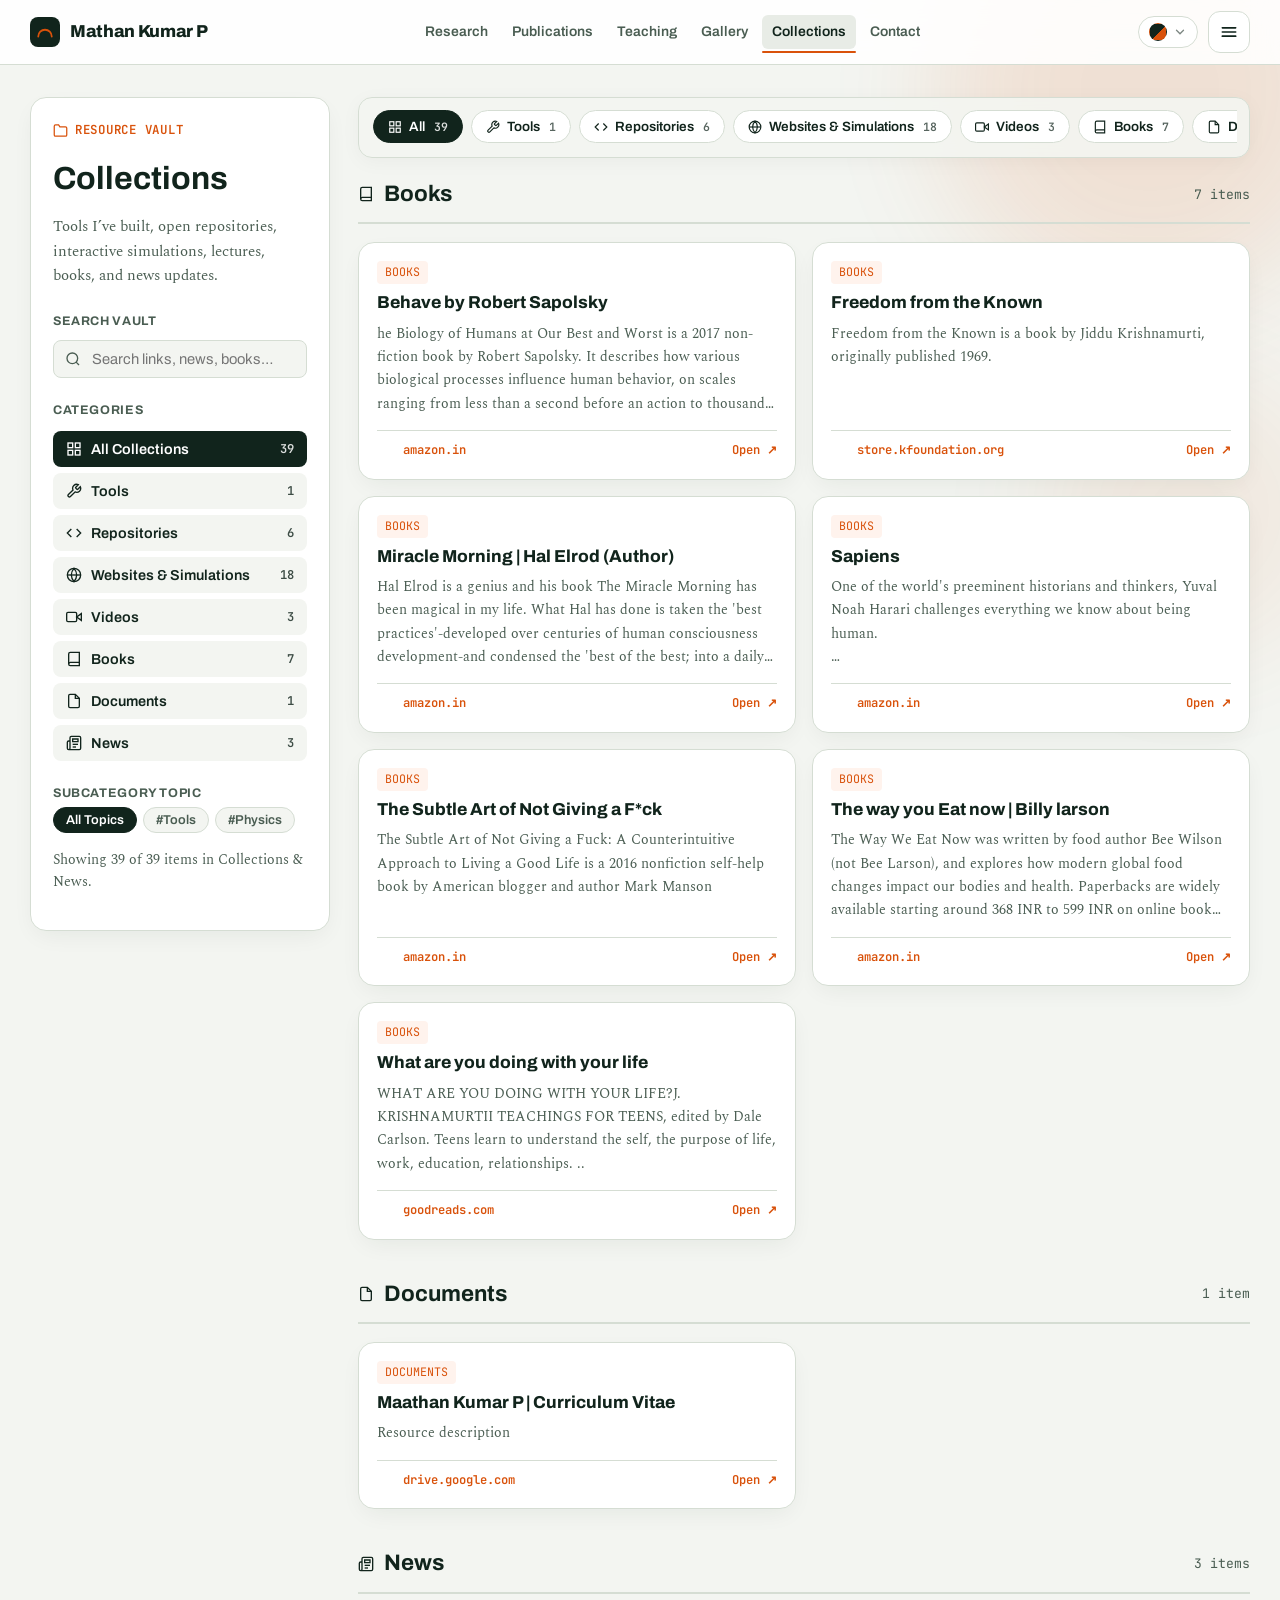
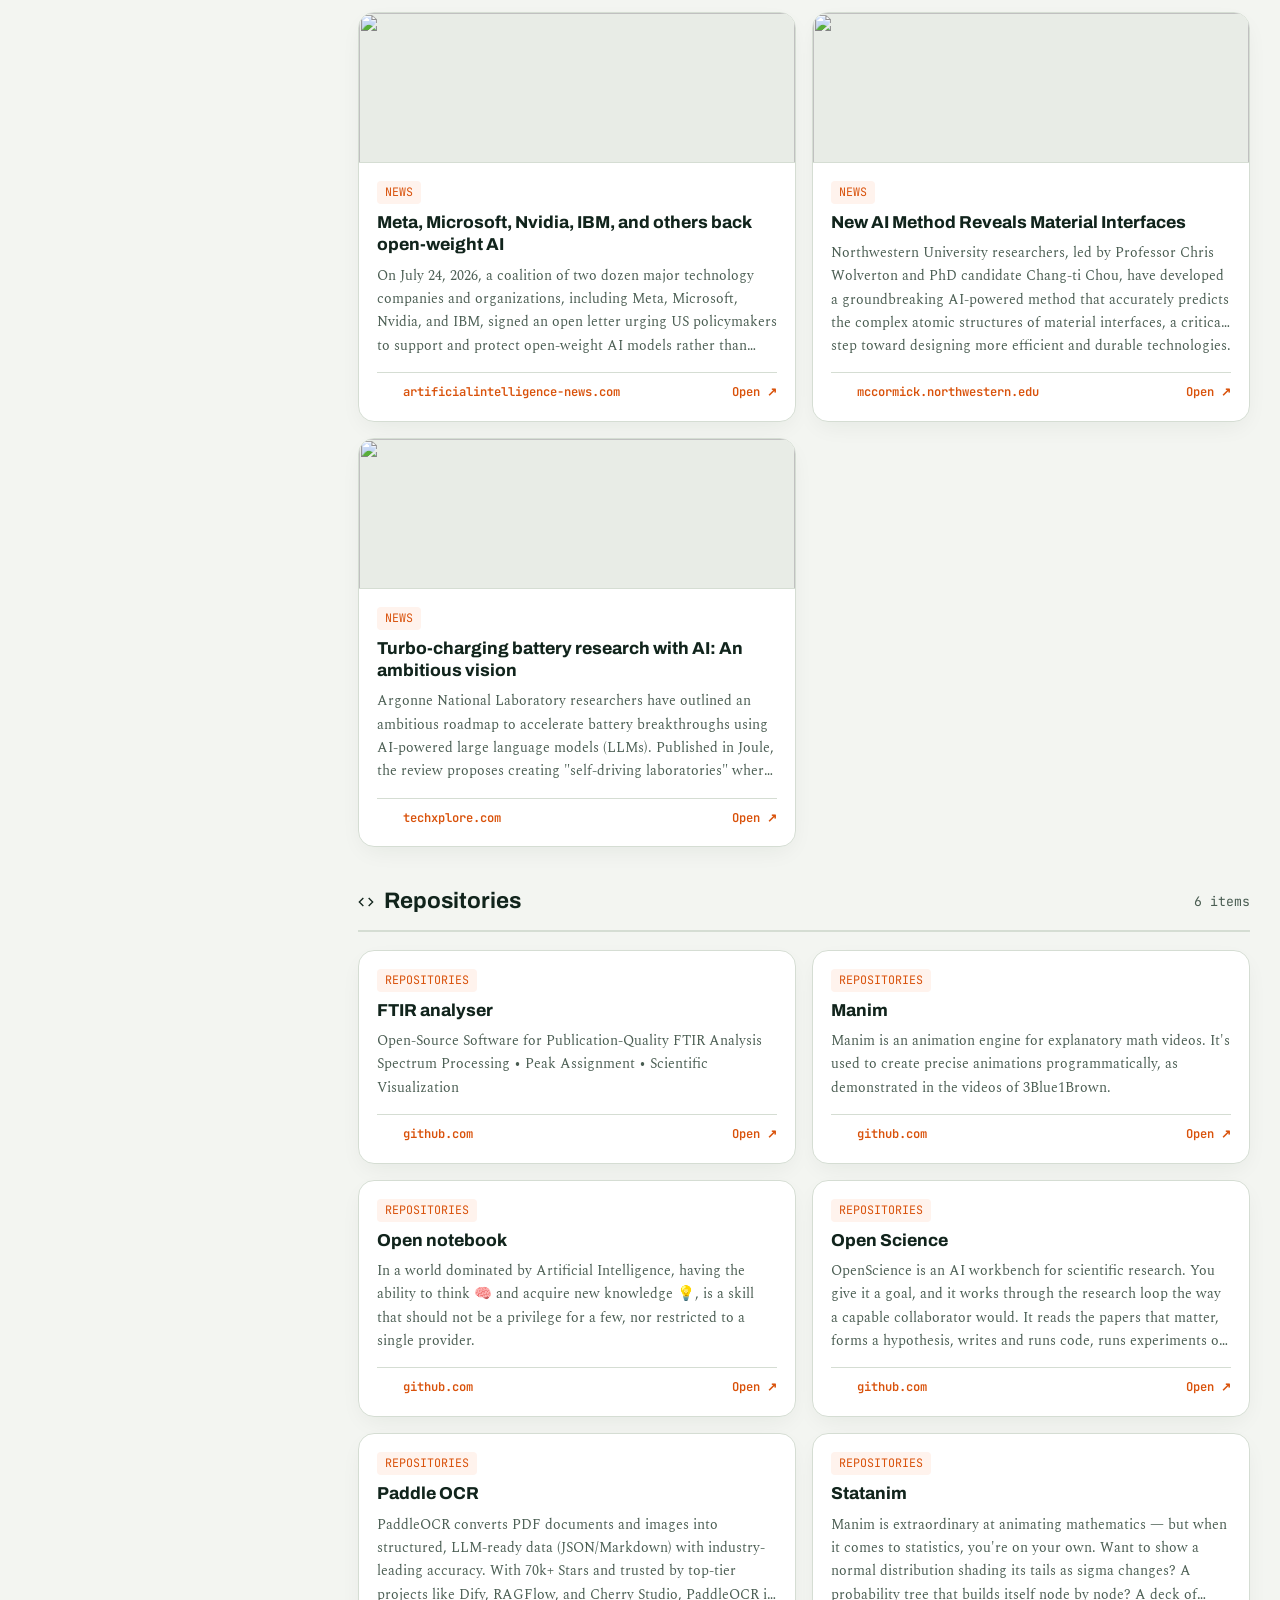
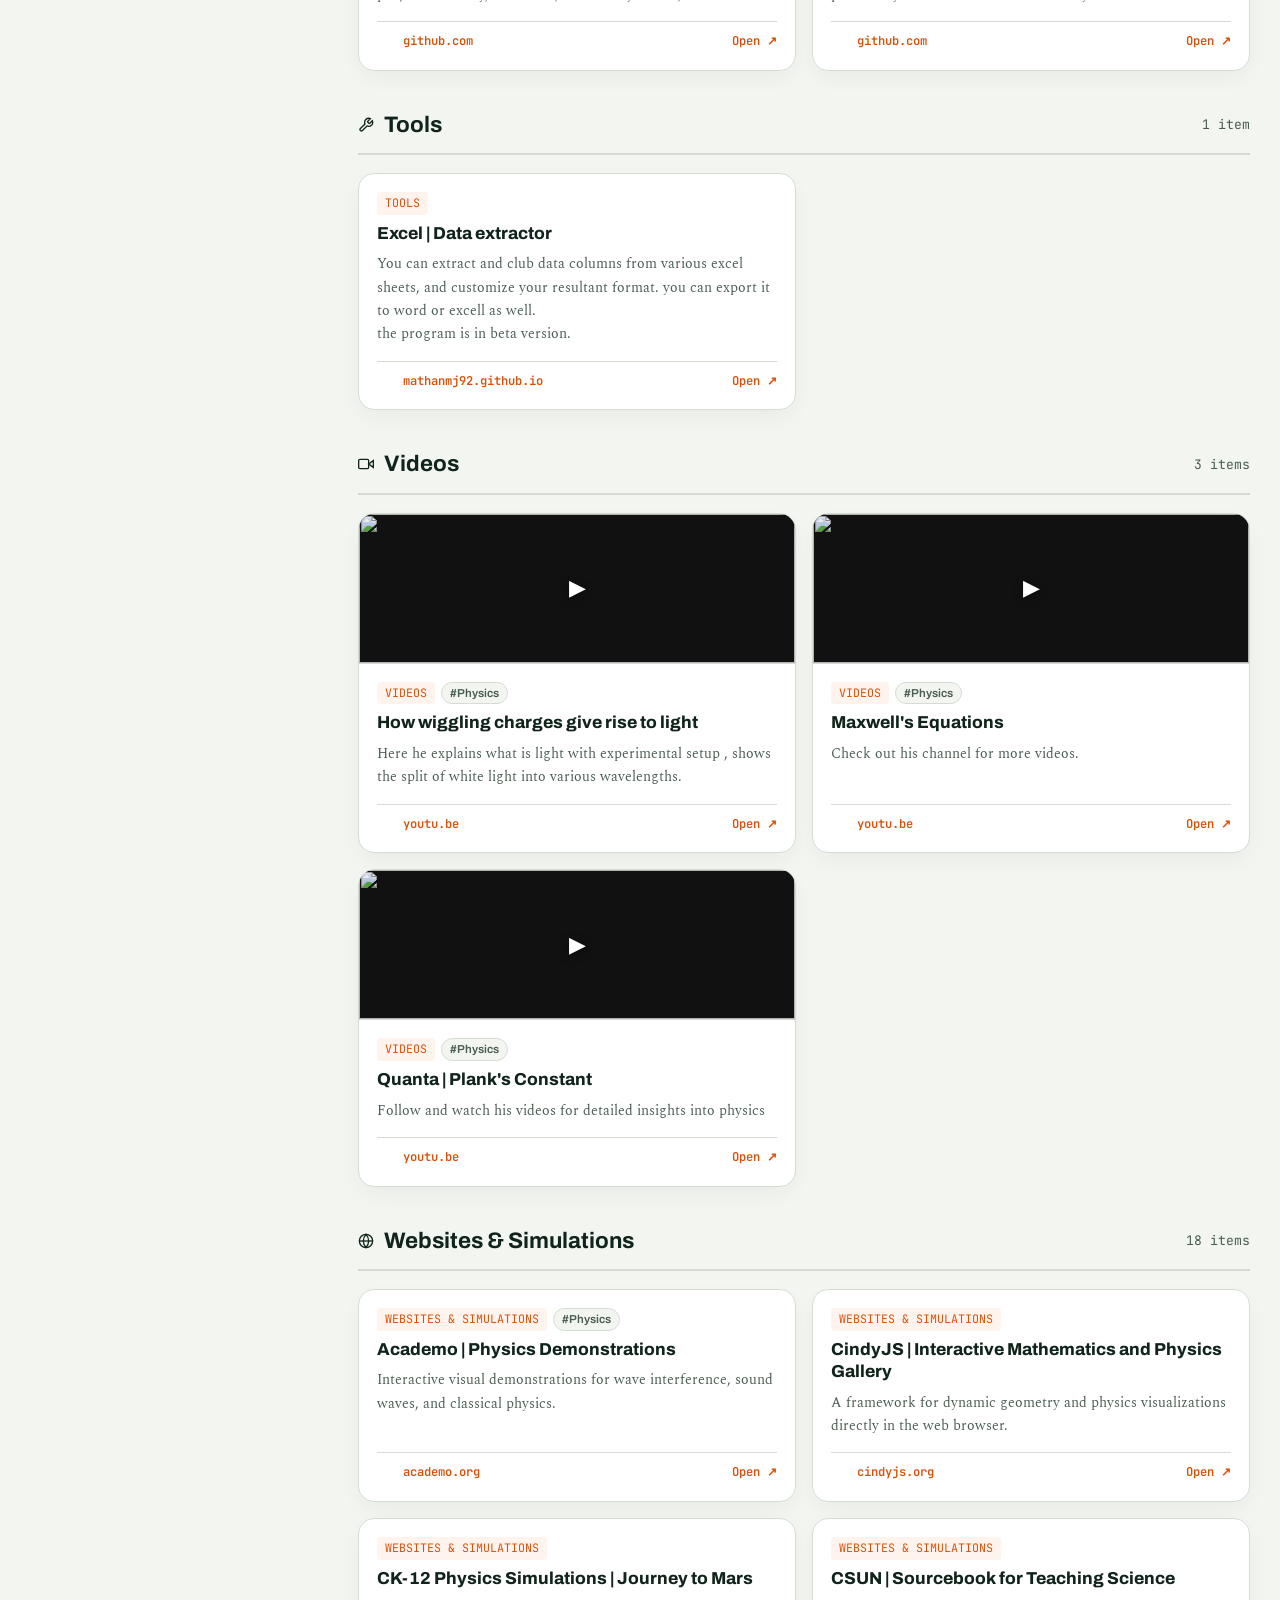
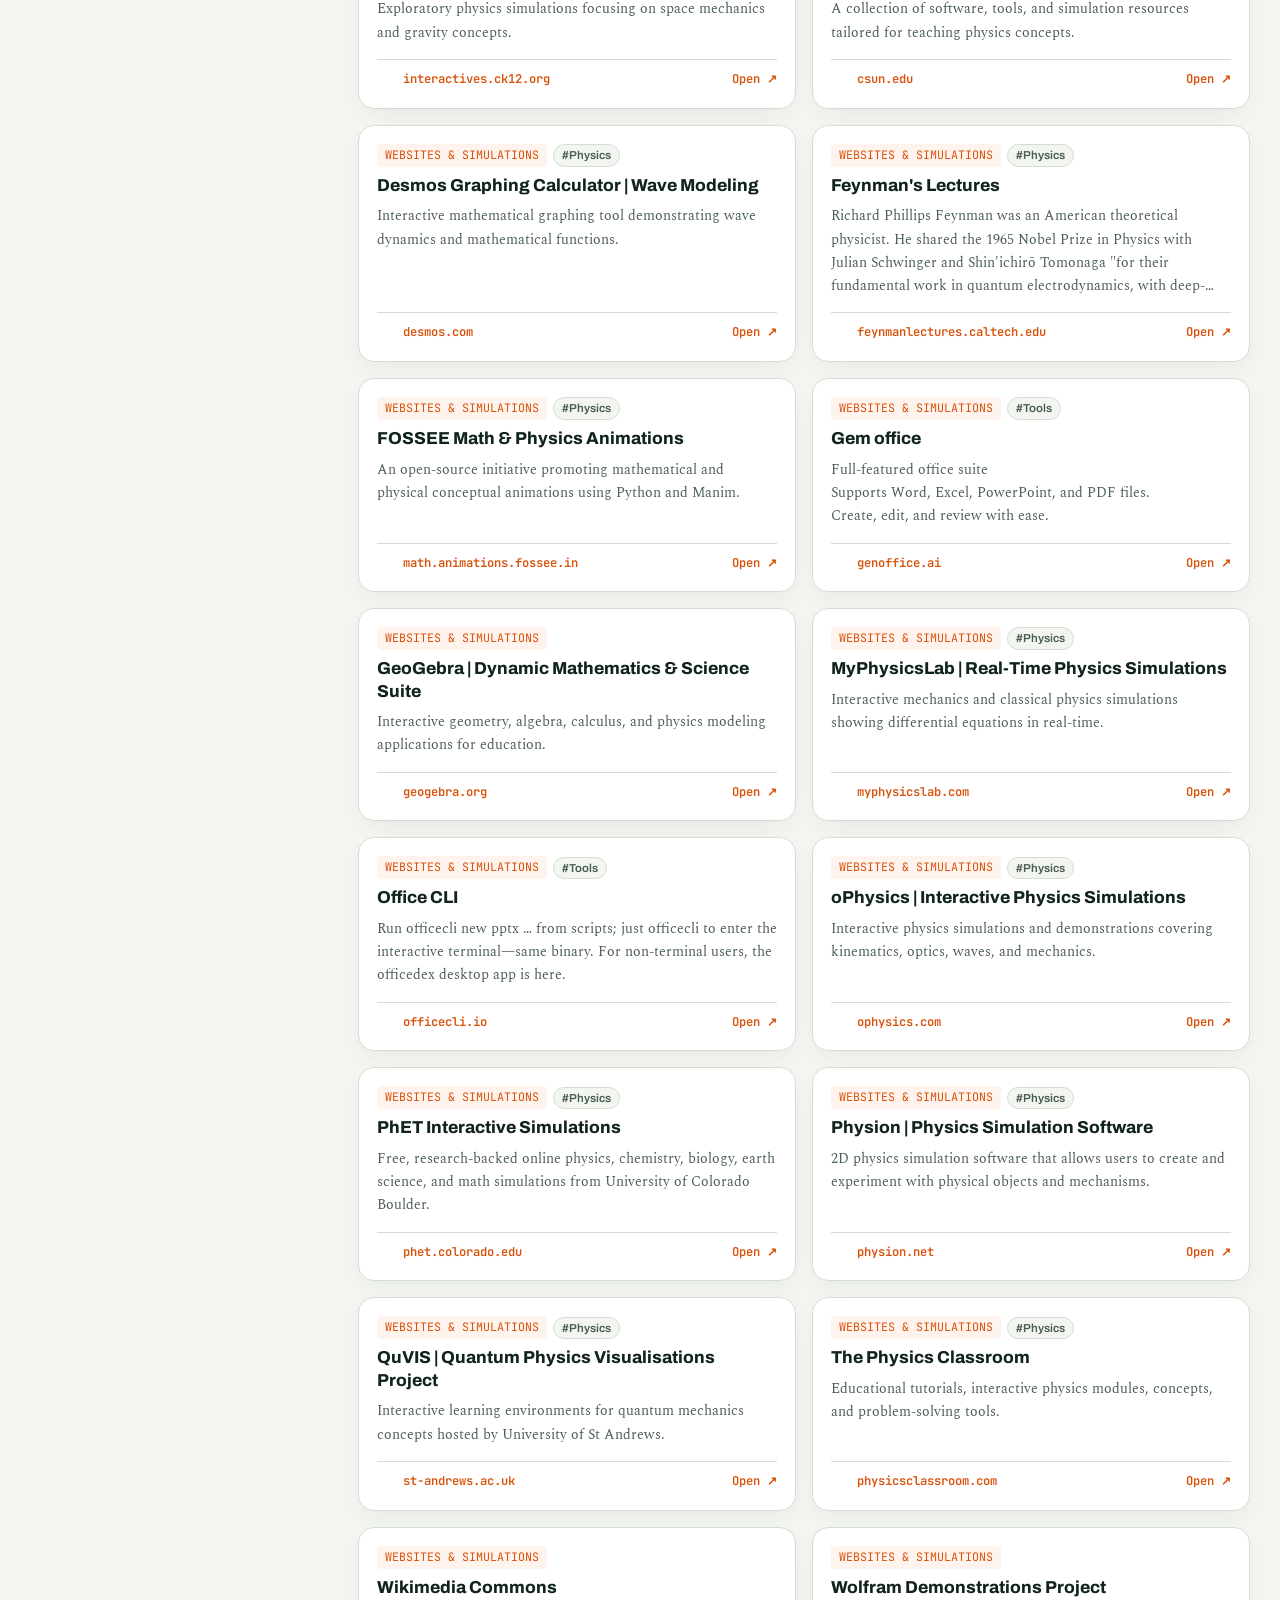
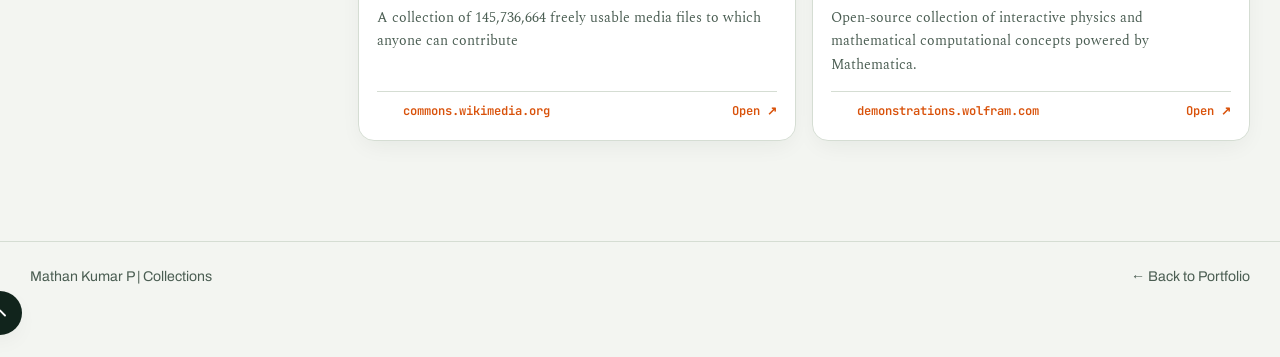
==== commit 1def937a: "Update collections.html" ====
--- a/collections.html
+++ b/collections.html
@@ -32,9 +32,8 @@
     </nav>
     <div class="header-tools">
       <div class="palette" id="palette" role="group" aria-label="Colour palette" data-palette-switch></div>
-      <button class="btn menu-btn" type="button" aria-expanded="false" aria-controls="drawer" aria-label="Toggle Menu">
-        <svg viewBox="0 0 24 24" width="18" height="18" fill="none" stroke="currentColor" stroke-width="2" stroke-linecap="round"><path d="M4 7h16M4 12h16M4 17h16"/></svg>
-        <span>Menu</span>
+      <button class="btn menu-btn icon-only" type="button" aria-expanded="false" aria-controls="drawer" aria-label="Open menu">
+        <svg viewBox="0 0 24 24" width="20" height="20" fill="none" stroke="currentColor" stroke-width="2" stroke-linecap="round"><path d="M4 7h16M4 12h16M4 17h16"/></svg>
       </button>
     </div>
   </div>
@@ -61,7 +60,15 @@
   </div>
 
 
+<div class="art-layer" aria-hidden="true">
+  <span class="art-blob art-blob-a"></span>
+  <span class="art-blob art-blob-c"></span>
+  <span class="art-ring art-ring-b"></span>
+  <span class="art-dots art-dots-b"></span>
+</div>
+
 <div class="wrap col-layout">
+
   <!-- Desktop sticky rail -->
   <aside class="rail card-surface" id="rail">
     <span class="sec-eyebrow">
@@ -93,6 +100,10 @@
   </aside>
 
   <div class="col-main-wrap">
+    <nav class="col-topnav" id="col-topnav" aria-label="Collection categories">
+      <div class="col-topnav-scroll" id="col-topnav-scroll"></div>
+    </nav>
+
     <!-- Mobile-only compact header + sticky filter bar -->
     <div class="col-mobile-head">
       <span class="sec-eyebrow">
@@ -145,7 +156,6 @@
     <span id="foot-l">Mathan Kumar P | Collections</span>
     <div class="foot-links">
       <a href="index.html">← Back to Portfolio</a>
-      <a href="admin.html">Site Editor</a>
     </div>
   </div>
 </footer>
--- a/assets/css/style.css
+++ b/assets/css/style.css
@@ -59,6 +59,7 @@
   --panel-dark-2: #1A3328;
   --panel-ink: #F3F5F1;
   --shadow: 0 8px 24px -6px rgba(17, 36, 28, 0.07);
+  --focus-ring: 0 0 0 3px rgba(217, 82, 11, 0.35);
 }
 
 /* --- PALETTE 2: BLUEPRINT (Light Technical) --- */
@@ -78,21 +79,26 @@
   --shadow: 0 8px 24px -6px rgba(15, 23, 42, 0.07);
 }
 
-/* --- PALETTE 3: OSCILLOSCOPE (Dark Mode) --- */
+/* --- PALETTE 3: OSCILLOSCOPE (Dark Mode) — WCAG AA tuned --- */
 html[data-palette="oscilloscope"] {
-  --bg: #0B1116;
-  --surface: #121B22;
-  --surface-2: #1B2730;
-  --ink: #ECF3F8;
-  --muted: #94A8B8;
-  --line: #23323E;
-  --accent: #10B981;
-  --accent-soft: rgba(16, 185, 129, 0.14);
-  --accent-2: #38BDF8;
-  --panel-dark: #0E161C;
-  --panel-dark-2: #16222B;
-  --panel-ink: #ECF3F8;
-  --shadow: 0 10px 30px -8px rgba(0, 0, 0, 0.45);
+  color-scheme: dark;
+  --bg: #0A0F14;
+  --surface: #131C24;
+  --surface-2: #1C2833;
+  /* ~13:1 on bg for body text */
+  --ink: #F1F6FA;
+  /* ~7:1 on bg / ~5.5:1 on surface — readable secondary */
+  --muted: #A8BCCB;
+  /* Stronger borders for 3:1 UI contrast vs surface */
+  --line: #3A4D5C;
+  --accent: #34D399;
+  --accent-soft: rgba(52, 211, 153, 0.16);
+  --accent-2: #7DD3FC;
+  --panel-dark: #0C141A;
+  --panel-dark-2: #152029;
+  --panel-ink: #F1F6FA;
+  --shadow: 0 12px 36px -8px rgba(0, 0, 0, 0.55);
+  --focus-ring: 0 0 0 3px rgba(52, 211, 153, 0.45);
 }
 
 /* --- PALETTE 4: COPPER (Warm Editorial) --- */
@@ -247,59 +253,129 @@
   gap: 10px;
 }
 
-.palette {
+/* Palette dropdown */
+.palette-dd {
+  position: relative;
   display: inline-flex;
-  align-items: center;
-  gap: 5px;
-  padding: 4px 6px;
+}
+.palette-trigger {
+  display: inline-flex;
+  align-items: center;
+  gap: 6px;
+  padding: 6px 10px;
+  border-radius: 999px;
+  border: 1px solid var(--line);
+  background: var(--surface);
+  cursor: pointer;
+  color: var(--ink);
+  transition: border-color 0.15s, box-shadow 0.15s;
+}
+.palette-trigger:hover,
+.palette-dd.is-open .palette-trigger {
+  border-color: var(--accent);
+  box-shadow: 0 0 0 3px color-mix(in srgb, var(--accent) 18%, transparent);
+}
+.pal-swatch {
+  width: 18px;
+  height: 18px;
+  border-radius: 50%;
+  display: inline-block;
+  flex-shrink: 0;
+  border: 1px solid rgba(0,0,0,0.08);
+}
+.palette-chev {
+  opacity: 0.55;
+  transition: transform 0.2s;
+}
+.palette-dd.is-open .palette-chev {
+  transform: rotate(180deg);
+}
+.palette-menu {
+  position: absolute;
+  top: calc(100% + 8px);
+  right: 0;
+  min-width: 220px;
+  padding: 8px;
+  background: var(--surface);
+  border: 1px solid var(--line);
+  border-radius: 14px;
+  box-shadow: 0 12px 40px rgba(0,0,0,0.12);
+  z-index: 150;
+  display: flex;
+  flex-direction: column;
+  gap: 2px;
+}
+.palette-menu[hidden] { display: none !important; }
+.palette-option {
+  display: flex;
+  align-items: center;
+  gap: 10px;
+  width: 100%;
+  padding: 10px 12px;
+  border: none;
+  border-radius: 10px;
+  background: transparent;
+  cursor: pointer;
+  text-align: left;
+  color: var(--ink);
+  font-family: 'Archivo', sans-serif;
+  font-size: 0.88rem;
+  font-weight: 600;
+}
+.palette-option:hover {
   background: var(--surface-2);
-  border: 1px solid var(--line);
-  border-radius: 999px;
-}
-
-.pal-btn {
-  width: 22px;
-  height: 22px;
-  border-radius: 50%;
-  border: 2px solid transparent;
-  cursor: pointer;
-  padding: 0;
-  position: relative;
-  transition: transform 0.15s;
-}
-.pal-btn:hover { transform: scale(1.12); }
-.pal-btn[aria-pressed="true"] {
-  border-color: var(--accent);
-  box-shadow: 0 0 0 2px var(--surface);
-}
-
+}
+.palette-option[aria-selected="true"] {
+  background: var(--surface-2);
+  box-shadow: inset 0 0 0 1px var(--line);
+}
+.palette-option-label {
+  flex: 1;
+}
+
+/* Icon-only menu button */
 .menu-btn {
   display: inline-flex;
 }
+.menu-btn.icon-only {
+  width: 42px;
+  height: 42px;
+  padding: 0;
+  justify-content: center;
+  border-radius: 12px;
+}
+.menu-btn.icon-only span { display: none; }
+
 
 /* App-style vertical side drawer */
 .drawer {
-  position: fixed;
+  position: fixed !important;
   inset: 0 0 0 auto;
   width: min(320px, 88vw);
   height: 100%;
   max-height: 100dvh;
   background: var(--surface);
   border-left: 1px solid var(--line);
-  box-shadow: -12px 0 40px rgba(0,0,0,0.18);
-  z-index: 200;
+  box-shadow: -16px 0 48px rgba(0,0,0,0.2);
+  z-index: 300 !important;
   display: flex;
   flex-direction: column;
   padding: 0;
-  animation: drawerIn 0.22s ease;
+  animation: drawerIn 0.28s cubic-bezier(0.22, 1, 0.36, 1);
 }
 .drawer[hidden] { display: none !important; }
 body.drawer-open::before {
   content: "";
   position: fixed;
   inset: 0;
-  background: rgba(8,14,11,0.45);
-  z-index: 190;
+  background: rgba(8,14,11,0.48);
+  z-index: 290;
+  animation: backdropIn 0.25s ease;
+  pointer-events: auto;
+}
+@keyframes backdropIn {
+  from { opacity: 0; }
+  to { opacity: 1; }
 }
 @keyframes drawerIn {
   from { transform: translateX(100%); opacity: 0.6; }
@@ -433,39 +509,178 @@
   color: var(--accent);
 }
 
-/* --- HERO SECTION — unified profile card --- */
+/* --- HERO — modern asymmetric editorial --- */
 .hero {
-  padding: 28px 0 12px;
-}
-
-.profile-card {
+  padding: 40px 0 28px;
+}
+
+.hero-stage {
+  display: grid;
+  grid-template-columns: 1.15fr 0.85fr;
+  gap: clamp(28px, 5vw, 64px);
+  align-items: center;
+  padding: 12px 0 8px;
+}
+
+.hero-copy {
+  min-width: 0;
+}
+
+.hero-title {
+  font-size: clamp(2.4rem, 5.2vw, 3.75rem);
+  font-weight: 850;
+  letter-spacing: -0.035em;
+  line-height: 1.05;
+  margin: 0 0 10px;
+  color: var(--ink);
+}
+
+.role {
+  font-family: 'Archivo', sans-serif;
+  font-size: clamp(1.05rem, 1.6vw, 1.25rem);
+  font-weight: 600;
+  color: var(--accent-2);
+  margin: 0 0 16px;
+}
+
+.bio {
+  font-size: 1.05rem;
+  color: var(--muted);
+  max-width: 52ch;
+  margin: 0 0 18px;
+  line-height: 1.6;
+}
+
+.keywords {
+  list-style: none;
   padding: 0;
-  overflow: hidden;
-  border-radius: 20px;
-}
-
-.profile-top {
+  margin: 0 0 22px;
+  display: flex;
+  flex-wrap: wrap;
+  gap: 8px;
+}
+
+.keywords li {
+  font-family: 'Archivo', sans-serif;
+  font-size: 0.82rem;
+  font-weight: 500;
+  padding: 6px 12px;
+  border-radius: 999px;
+  background: transparent;
+  color: var(--ink);
+  border: 1px solid var(--line);
+}
+
+.hero-actions {
+  display: flex;
+  flex-wrap: wrap;
+  gap: 12px;
+  margin-bottom: 20px;
+}
+
+.hero-actions .btn {
+  display: inline-flex;
+  align-items: center;
+  gap: 8px;
+  padding: 12px 18px;
+  border-radius: 999px;
+  font-weight: 650;
+}
+
+.hero-actions .btn.primary {
+  background: var(--ink);
+  color: var(--bg);
+  border-color: var(--ink);
+}
+.hero-actions .btn.primary:hover {
+  filter: none;
+  background: color-mix(in srgb, var(--ink) 88%, var(--accent));
+}
+
+.social-icon-bar {
+  display: flex;
+  flex-wrap: wrap;
+  gap: 8px;
+  align-items: center;
+}
+
+.soc-icon-link {
+  width: 38px;
+  height: 38px;
+  border-radius: 11px;
+  background: var(--surface);
+  border: 1px solid var(--line);
+  color: var(--ink);
+  display: inline-flex;
+  align-items: center;
+  justify-content: center;
+  transition: all 0.18s ease;
+}
+.soc-icon-link:hover {
+  background: var(--accent);
+  color: #fff;
+  border-color: var(--accent);
+  transform: translateY(-2px);
+}
+.soc-icon-link svg {
+  width: 17px;
+  height: 17px;
+}
+
+/* Portrait stage */
+.hero-aside {
+  display: flex;
+  flex-direction: column;
+  align-items: center;
+  gap: 14px;
+  justify-self: end;
+  width: 100%;
+  max-width: 360px;
+}
+
+.portrait-stage {
+  position: relative;
+  width: 220px;
+  height: 220px;
   display: grid;
-  grid-template-columns: auto 1fr;
-  gap: 28px;
-  padding: 32px 36px 24px;
-  align-items: start;
-}
-
-.profile-photo-col {
-  display: flex;
-  flex-direction: column;
-  align-items: center;
-  gap: 12px;
-  flex-shrink: 0;
+  place-items: center;
+}
+
+.portrait-ring {
+  position: absolute;
+  border-radius: 50%;
+  pointer-events: none;
+}
+.portrait-ring-a {
+  inset: -18px;
+  border: 2px solid color-mix(in srgb, var(--accent) 28%, transparent);
+  animation: artRingBreathe 8s ease-in-out infinite;
+}
+.portrait-ring-b {
+  inset: -38px;
+  border: 1.5px solid color-mix(in srgb, var(--accent-2) 18%, transparent);
+  animation: artRingSpin 48s linear infinite;
+}
+
+.portrait-dot {
+  position: absolute;
+  width: 12px;
+  height: 12px;
+  border-radius: 50%;
+  background: var(--accent);
+  bottom: 18px;
+  left: 8px;
+  box-shadow: 0 0 0 6px color-mix(in srgb, var(--accent) 18%, transparent);
 }
 
 .round-photo {
-  width: 128px;
-  height: 128px;
+  width: 180px;
+  height: 180px;
   border-radius: 50%;
-  border: 3px solid var(--accent);
-  box-shadow: 0 0 0 5px color-mix(in srgb, var(--accent) 18%, transparent);
+  border: 4px solid var(--accent);
+  box-shadow:
+    0 0 0 8px color-mix(in srgb, var(--accent) 12%, transparent),
+    0 20px 40px rgba(0,0,0,0.12);
   background-color: var(--surface-2);
   background-size: cover;
   background-position: center 22%;
@@ -473,10 +688,12 @@
   align-items: center;
   justify-content: center;
   overflow: hidden;
+  position: relative;
+  z-index: 1;
 }
 
 .round-photo .mono {
-  font-size: 1.4rem;
+  font-size: 1.6rem;
   font-weight: 700;
   color: var(--muted);
 }
@@ -485,7 +702,7 @@
   display: inline-flex;
   align-items: center;
   gap: 7px;
-  padding: 4px 11px;
+  padding: 5px 12px;
   border-radius: 999px;
   background: var(--accent-soft);
   color: var(--accent);
@@ -499,136 +716,170 @@
   height: 6px;
   border-radius: 50%;
   background: var(--accent);
-}
-
-.profile-info {
-  min-width: 0;
-}
-
-.hero-title {
-  font-size: clamp(1.9rem, 3.5vw, 2.6rem);
-  font-weight: 850;
-  letter-spacing: -0.03em;
-  line-height: 1.1;
-  margin: 0 0 6px;
-}
-
-.role {
-  font-family: 'Archivo', sans-serif;
-  font-size: 1.08rem;
-  font-weight: 600;
-  color: var(--accent-2);
-  margin: 0 0 12px;
-}
-
-.bio {
-  font-size: 1.02rem;
-  color: var(--muted);
-  max-width: 58ch;
-  margin: 0 0 14px;
-  line-height: 1.55;
-}
-
-.keywords {
-  list-style: none;
-  padding: 0;
-  margin: 0 0 18px;
-  display: flex;
-  flex-wrap: wrap;
-  gap: 7px;
-}
-
-.keywords li {
-  font-family: 'JetBrains Mono', monospace;
-  font-size: 0.74rem;
-  padding: 4px 10px;
-  border-radius: 6px;
-  background: var(--surface-2);
-  color: var(--ink);
-  border: 1px solid var(--line);
-}
-
-.hero-actions {
-  display: flex;
-  flex-wrap: wrap;
-  gap: 10px;
-  margin-bottom: 16px;
-}
-
-.social-icon-bar {
-  display: flex;
-  flex-wrap: wrap;
-  gap: 8px;
-  align-items: center;
-}
-
-.soc-icon-link {
-  width: 36px;
-  height: 36px;
-  border-radius: 9px;
-  background: var(--surface-2);
-  border: 1px solid var(--line);
-  color: var(--ink);
-  display: inline-flex;
-  align-items: center;
-  justify-content: center;
-  transition: all 0.18s ease;
-}
-.soc-icon-link:hover {
-  background: var(--accent);
-  color: #fff;
-  border-color: var(--accent);
-  transform: translateY(-2px);
-}
-.soc-icon-link svg {
-  width: 17px;
-  height: 17px;
-}
-
-/* Metrics strip under profile */
-.profile-metrics {
+  animation: artDotPop 5s ease-in-out infinite;
+}
+
+/* Instrument metrics panel */
+.metrics-panel {
   display: grid;
   grid-template-columns: repeat(4, 1fr);
   gap: 0;
-  border-top: 1px solid var(--line);
-  background: var(--surface-2);
+  width: 100%;
+  background: var(--surface);
+  border: 1px solid var(--line);
+  border-radius: 16px;
+  padding: 14px 8px 10px;
+  position: relative;
+  box-shadow: var(--shadow);
 }
 
 .metric-tile {
-  padding: 16px 12px;
   text-align: center;
+  padding: 4px 6px 8px;
+  display: flex;
+  flex-direction: column;
+  align-items: center;
+  gap: 2px;
   border-right: 1px solid var(--line);
 }
-.metric-tile:last-child {
+.metric-tile:last-of-type {
   border-right: none;
+}
+
+.metric-ic {
+  color: var(--muted);
+  display: grid;
+  place-items: center;
+  margin-bottom: 2px;
 }
 
 .metric-val {
   display: block;
   font-family: 'JetBrains Mono', monospace;
-  font-size: 1.35rem;
+  font-size: 1.2rem;
   font-weight: 700;
   color: var(--ink);
   line-height: 1.15;
 }
 
-.metric-tile:nth-child(2) .metric-val {
+.metric-tile.is-accent .metric-val {
   color: var(--accent);
 }
 
 .metric-lbl {
   display: block;
   font-family: 'Archivo', sans-serif;
+  font-size: 0.68rem;
+  color: var(--muted);
+  text-transform: none;
+  letter-spacing: 0.01em;
+}
+
+.metric-tickbar {
+  grid-column: 1 / -1;
+  height: 10px;
+  margin: 4px 8px 0;
+  border-radius: 2px;
+  background:
+    repeating-linear-gradient(
+      90deg,
+      transparent 0 10px,
+      color-mix(in srgb, var(--ink) 12%, transparent) 10px 11px
+    );
+  opacity: 0.7;
+}
+
+/* Modern research domain grid */
+.domain-grid-modern {
+  display: grid;
+  grid-template-columns: repeat(auto-fill, minmax(160px, 1fr));
+  gap: 14px;
+}
+
+.domain-card-modern {
+  border: 1px solid var(--line);
+  border-radius: 16px;
+  background: var(--surface);
+  overflow: hidden;
+  box-shadow: none;
+}
+
+.domain-toggle-modern {
+  display: flex !important;
+  flex-direction: column !important;
+  align-items: flex-start !important;
+  justify-content: flex-start;
+  gap: 10px;
+  width: 100%;
+  padding: 20px 18px 16px;
+  background: transparent;
+  border: none;
+  cursor: pointer;
+  text-align: left !important;
+  color: var(--ink);
+  position: relative;
+  min-height: 158px;
+}
+
+.domain-icon {
+  width: 44px;
+  height: 44px;
+  color: var(--ink);
+  opacity: 0.88;
+  display: block;
+  flex-shrink: 0;
+}
+.domain-icon svg {
+  width: 44px;
+  height: 44px;
+}
+
+.domain-toggle-modern h3 {
+  font-family: 'Archivo', sans-serif;
+  font-size: 0.95rem;
+  font-weight: 700;
+  margin: 0;
+  line-height: 1.3;
+  letter-spacing: -0.01em;
+  padding-right: 18px;
+}
+
+.domain-toggle-modern .domain-yr-inline {
+  font-family: 'JetBrains Mono', monospace;
   font-size: 0.72rem;
   color: var(--muted);
-  margin-top: 3px;
-  text-transform: uppercase;
-  letter-spacing: 0.04em;
-}
-
-/* Legacy class aliases (if JS still references) */
-.hero-grid, .hero-card, .hero-left, .hero-right, .portrait-wrap, .metrics-panel, .nyquist-watermark {
-  /* no-op fallbacks */
+  margin-top: auto;
+}
+
+.domain-toggle-modern .chev {
+  position: absolute;
+  top: 16px;
+  right: 14px;
+  opacity: 0.35;
+  font-size: 1.1rem;
+}
+
+.domain-card-modern.is-open .domain-toggle-modern .chev {
+  transform: rotate(90deg);
+}
+
+.domain-card-modern .domain-panel {
+  padding: 0 16px 16px;
+  border-top: none;
+}
+
+.domain-card-modern .domain-desc {
+  font-size: 0.88rem;
+  color: var(--muted);
+  margin: 0 0 10px;
+  line-height: 1.5;
+}
+
+/* Legacy aliases */
+.profile-card, .profile-top, .profile-photo-col, .profile-info, .metrics-panel {
+  /* kept for any residual references */
+}
+.hero-grid, .hero-card, .hero-left, .hero-right, .portrait-wrap, .nyquist-watermark {
 }
 
 /* --- SECTIONS & HEADERS --- */
@@ -2257,6 +2508,1204 @@
   min-width: 0;
 }
 
+
+/* ========== GOOGLE-STYLE ART ARTIFACTS + MOTION ========== */
+.art-layer {
+  position: fixed;
+  inset: 0;
+  pointer-events: none;
+  z-index: 0;
+  overflow: hidden;
+}
+
+.art-blob {
+  position: absolute;
+  border-radius: 50%;
+  filter: blur(60px);
+  opacity: 0.35;
+  will-change: transform, opacity;
+}
+.art-blob-a {
+  width: 420px;
+  height: 420px;
+  top: -120px;
+  right: -80px;
+  background: color-mix(in srgb, var(--accent) 35%, transparent);
+  animation: artFloatA 18s ease-in-out infinite;
+}
+.art-blob-b {
+  width: 360px;
+  height: 360px;
+  bottom: 10%;
+  left: -100px;
+  background: color-mix(in srgb, var(--accent-2, var(--accent)) 22%, transparent);
+  animation: artFloatB 22s ease-in-out infinite;
+}
+.art-blob-c {
+  width: 300px;
+  height: 300px;
+  top: 40%;
+  right: -60px;
+  background: color-mix(in srgb, var(--accent) 20%, transparent);
+  animation: artFloatC 20s ease-in-out infinite;
+}
+
+.art-ring {
+  position: absolute;
+  border-radius: 50%;
+  border: 2px solid color-mix(in srgb, var(--accent) 18%, transparent);
+  opacity: 0.7;
+  will-change: transform, opacity;
+}
+.art-ring-a {
+  width: 280px;
+  height: 280px;
+  top: 18%;
+  left: 6%;
+  animation: artRingSpin 48s linear infinite, artPulse 9s ease-in-out infinite;
+}
+.art-ring-b {
+  width: 200px;
+  height: 200px;
+  bottom: 20%;
+  right: 12%;
+  animation: artRingSpin 60s linear infinite reverse, artPulse 11s ease-in-out infinite 1s;
+}
+
+.art-dots {
+  position: absolute;
+  width: 120px;
+  height: 80px;
+  background-image: radial-gradient(circle, color-mix(in srgb, var(--ink) 14%, transparent) 1.5px, transparent 1.6px);
+  background-size: 14px 14px;
+  opacity: 0.8;
+  will-change: transform, opacity;
+}
+.art-dots-a {
+  top: 28%;
+  right: 18%;
+  animation: artDrift 16s ease-in-out infinite;
+}
+.art-dots-b {
+  bottom: 30%;
+  left: 10%;
+  animation: artDrift 19s ease-in-out infinite reverse;
+}
+
+.art-grid {
+  position: absolute;
+  inset: 0;
+  background-image:
+    linear-gradient(color-mix(in srgb, var(--ink) 4%, transparent) 1px, transparent 1px),
+    linear-gradient(90deg, color-mix(in srgb, var(--ink) 4%, transparent) 1px, transparent 1px);
+  background-size: 48px 48px;
+  mask-image: radial-gradient(ellipse 70% 60% at 50% 0%, #000 10%, transparent 70%);
+  opacity: 0.5;
+  animation: artGridFade 12s ease-in-out infinite;
+}
+
+/* Keyframes — slow, soft, Google-like */
+@keyframes artFloatA {
+  0%, 100% { transform: translate(0, 0) scale(1); }
+  33% { transform: translate(-28px, 36px) scale(1.06); }
+  66% { transform: translate(18px, 20px) scale(0.96); }
+}
+@keyframes artFloatB {
+  0%, 100% { transform: translate(0, 0) scale(1); }
+  40% { transform: translate(32px, -24px) scale(1.08); }
+  70% { transform: translate(12px, 18px) scale(0.94); }
+}
+@keyframes artFloatC {
+  0%, 100% { transform: translate(0, 0) scale(1); }
+  50% { transform: translate(-22px, -30px) scale(1.1); }
+}
+@keyframes artRingSpin {
+  from { transform: rotate(0deg); }
+  to { transform: rotate(360deg); }
+}
+@keyframes artPulse {
+  0%, 100% { opacity: 0.55; }
+  50% { opacity: 0.9; }
+}
+@keyframes artDrift {
+  0%, 100% { transform: translate(0, 0); opacity: 0.7; }
+  50% { transform: translate(-16px, 12px); opacity: 1; }
+}
+@keyframes artGridFade {
+  0%, 100% { opacity: 0.35; }
+  50% { opacity: 0.55; }
+}
+@keyframes artDotPop {
+  0%, 100% { transform: scale(1); opacity: 0.2; }
+  50% { transform: scale(1.35); opacity: 0.45; }
+}
+@keyframes artArcSpin {
+  from { transform: rotate(0deg); }
+  to { transform: rotate(360deg); }
+}
+@keyframes artRingBreathe {
+  0%, 100% { transform: scale(1); opacity: 1; }
+  50% { transform: scale(1.04); opacity: 0.85; }
+}
+
+body > header,
+body > main,
+body > .wrap,
+body > footer,
+body > .col-topnav,
+body > .to-top {
+  position: relative;
+  z-index: 1;
+}
+
+/* Profile card art accents + motion */
+.profile-card {
+  position: relative;
+  overflow: hidden;
+}
+.profile-art {
+  position: absolute;
+  inset: 0;
+  pointer-events: none;
+  z-index: 0;
+}
+.profile-art .pa-ring {
+  position: absolute;
+  width: 220px;
+  height: 220px;
+  border-radius: 50%;
+  border: 28px solid color-mix(in srgb, var(--accent) 10%, transparent);
+  right: -60px;
+  top: -70px;
+  animation: artRingBreathe 8s ease-in-out infinite;
+  transform-origin: center center;
+}
+.profile-art .pa-dot {
+  position: absolute;
+  border-radius: 50%;
+  background: var(--accent);
+  opacity: 0.2;
+  animation: artDotPop 5s ease-in-out infinite;
+}
+.pa-dot-1 {
+  width: 10px;
+  height: 10px;
+  top: 28px;
+  right: 120px;
+}
+.pa-dot-2 {
+  width: 6px;
+  height: 6px;
+  top: 56px;
+  right: 90px;
+  opacity: 0.35;
+  animation-delay: 1.2s;
+  animation-duration: 6.5s;
+}
+.profile-art .pa-arc {
+  position: absolute;
+  width: 140px;
+  height: 140px;
+  border-radius: 50%;
+  border: 2px dashed color-mix(in srgb, var(--accent) 22%, transparent);
+  left: -40px;
+  bottom: 40px;
+  animation: artArcSpin 36s linear infinite;
+}
+.profile-top,
+.metrics-panel {
+  position: relative;
+  z-index: 1;
+}
+
+/* Respect reduced motion */
+@media (prefers-reduced-motion: reduce) {
+  .art-blob,
+  .art-ring,
+  .art-dots,
+  .art-grid,
+  .profile-art .pa-ring,
+  .profile-art .pa-dot,
+  .profile-art .pa-arc {
+    animation: none !important;
+  }
+}
+
+/* Collections sticky category top nav */
+.col-topnav {
+  position: sticky;
+  top: 72px;
+  z-index: 50;
+  background: color-mix(in srgb, var(--bg) 90%, transparent);
+  backdrop-filter: blur(14px);
+  border: 1px solid var(--line);
+  border-radius: 14px;
+  margin-bottom: 18px;
+  padding: 10px 12px;
+  box-shadow: 0 4px 20px rgba(0,0,0,0.04);
+}
+.col-topnav-scroll {
+  display: flex;
+  gap: 8px;
+  overflow-x: auto;
+  scrollbar-width: none;
+  -ms-overflow-style: none;
+  padding: 2px 2px 4px;
+}
+.col-topnav-scroll::-webkit-scrollbar { display: none; }
+.topnav-chip {
+  display: inline-flex;
+  align-items: center;
+  gap: 7px;
+  flex-shrink: 0;
+  padding: 8px 14px;
+  border-radius: 999px;
+  border: 1px solid var(--line);
+  background: var(--surface);
+  color: var(--ink);
+  font-family: 'Archivo', sans-serif;
+  font-size: 0.84rem;
+  font-weight: 600;
+  cursor: pointer;
+  transition: all 0.15s;
+  white-space: nowrap;
+}
+.topnav-chip svg {
+  width: 14px;
+  height: 14px;
+  flex-shrink: 0;
+}
+.topnav-chip:hover {
+  border-color: var(--accent);
+}
+.topnav-chip[aria-pressed="true"] {
+  background: var(--ink);
+  color: var(--surface);
+  border-color: var(--ink);
+}
+.topnav-count {
+  font-family: 'JetBrains Mono', monospace;
+  font-size: 0.72rem;
+  opacity: 0.7;
+  margin-left: 2px;
+}
+.topnav-chip[aria-pressed="true"] .topnav-count {
+  opacity: 0.85;
+}
+
+/* Soft section decorations */
+.block {
+  position: relative;
+}
+.sec-eyebrow {
+  position: relative;
+}
+
+
+
+/* ========== ENHANCED HOVERS & MOTION ========== */
+.btn {
+  transition: transform 0.2s cubic-bezier(0.22, 1, 0.36, 1),
+              box-shadow 0.2s ease,
+              background 0.2s ease,
+              border-color 0.2s ease,
+              color 0.2s ease;
+}
+.btn:hover {
+  transform: translateY(-2px);
+  box-shadow: 0 6px 18px color-mix(in srgb, var(--ink) 12%, transparent);
+}
+.btn:active {
+  transform: translateY(0);
+  box-shadow: none;
+}
+.btn.primary:hover {
+  filter: brightness(1.08);
+}
+.btn.icon-only:hover {
+  border-color: var(--accent);
+  background: var(--surface-2);
+  color: var(--accent);
+}
+
+.nav a {
+  position: relative;
+  transition: color 0.18s ease;
+}
+.nav a::after {
+  content: "";
+  position: absolute;
+  left: 0;
+  right: 0;
+  bottom: -4px;
+  height: 2px;
+  border-radius: 2px;
+  background: var(--accent);
+  transform: scaleX(0);
+  transform-origin: center;
+  transition: transform 0.22s cubic-bezier(0.22, 1, 0.36, 1);
+}
+.nav a:hover {
+  color: var(--accent);
+}
+.nav a:hover::after,
+.nav a[aria-current="page"]::after {
+  transform: scaleX(1);
+}
+
+.brand {
+  transition: opacity 0.2s ease, transform 0.2s ease;
+}
+.brand:hover {
+  opacity: 0.85;
+  transform: translateY(-1px);
+}
+
+.card-surface,
+.domain-card,
+.res-card,
+.pub-card,
+.ev-card,
+.skill-card,
+.tl-card,
+.course-card {
+  transition: transform 0.28s cubic-bezier(0.22, 1, 0.36, 1),
+              box-shadow 0.28s ease,
+              border-color 0.22s ease;
+}
+.domain-card:hover,
+.res-card:hover,
+.pub-card:hover,
+.ev-card:hover,
+.skill-card:hover,
+.tl-card:hover,
+.course-card:hover {
+  transform: translateY(-4px);
+  box-shadow: 0 14px 36px color-mix(in srgb, var(--ink) 10%, transparent);
+  border-color: color-mix(in srgb, var(--accent) 35%, var(--line));
+}
+
+.soc-icon-link {
+  transition: transform 0.22s cubic-bezier(0.22, 1, 0.36, 1),
+              background 0.2s ease,
+              border-color 0.2s ease,
+              color 0.2s ease;
+}
+.soc-icon-link:hover {
+  transform: translateY(-3px) scale(1.06);
+}
+
+.cat-btn,
+.topnav-chip,
+.m-chip,
+.chip {
+  transition: transform 0.18s ease, background 0.18s ease, border-color 0.18s ease, color 0.18s ease, box-shadow 0.18s ease;
+}
+.cat-btn:hover,
+.topnav-chip:hover,
+.m-chip:hover {
+  transform: translateY(-1px);
+  box-shadow: 0 4px 12px color-mix(in srgb, var(--ink) 8%, transparent);
+}
+
+.metric-tile {
+  transition: background 0.25s ease, transform 0.25s ease;
+}
+.metric-tile:hover {
+  background: color-mix(in srgb, var(--surface) 70%, var(--accent-soft, var(--surface-2)));
+  transform: translateY(-2px);
+}
+
+.keywords li {
+  transition: transform 0.18s ease, border-color 0.18s ease, background 0.18s ease;
+}
+.keywords li:hover {
+  transform: translateY(-2px);
+  border-color: var(--accent);
+  background: var(--accent-soft, var(--surface-2));
+}
+
+.to-top {
+  transition: transform 0.25s cubic-bezier(0.22, 1, 0.36, 1), opacity 0.25s ease, background 0.2s ease;
+}
+.to-top:hover {
+  transform: translateY(-4px) scale(1.05);
+}
+
+.drawer-nav a {
+  transition: background 0.18s ease, transform 0.18s ease, padding-left 0.18s ease;
+}
+.drawer-nav a:hover {
+  transform: translateX(4px);
+  background: var(--surface-2);
+}
+
+.domain-toggle,
+.tl-toggle,
+.skill-toggle,
+.ev-toggle {
+  transition: background 0.18s ease;
+}
+.domain-toggle:hover,
+.tl-toggle:hover,
+.skill-toggle:hover,
+.ev-toggle:hover {
+  background: color-mix(in srgb, var(--surface-2) 70%, transparent);
+}
+
+.chev {
+  transition: transform 0.28s cubic-bezier(0.22, 1, 0.36, 1), color 0.2s ease;
+}
+.domain-card:hover .chev,
+.tl-card:hover .chev,
+.skill-card:hover .chev,
+.ev-card:hover .chev {
+  color: var(--accent);
+}
+
+/* Section entrance feel */
+@keyframes riseIn {
+  from { opacity: 0; transform: translateY(18px); }
+  to { opacity: 1; transform: translateY(0); }
+}
+.profile-card {
+  animation: riseIn 0.7s cubic-bezier(0.22, 1, 0.36, 1) both;
+}
+.block {
+  animation: riseIn 0.55s cubic-bezier(0.22, 1, 0.36, 1) both;
+}
+
+/* Parallax targets */
+.art-layer [data-parallax] {
+  will-change: transform;
+}
+.profile-art {
+  will-change: transform;
+}
+
+/* Soft shine on primary cards */
+.profile-card::before {
+  content: "";
+  position: absolute;
+  inset: 0;
+  background: linear-gradient(125deg, transparent 40%, color-mix(in srgb, #fff 12%, transparent) 50%, transparent 60%);
+  background-size: 200% 200%;
+  opacity: 0;
+  transition: opacity 0.4s ease;
+  pointer-events: none;
+  z-index: 2;
+  border-radius: inherit;
+  animation: shineSweep 8s ease-in-out infinite;
+}
+.profile-card:hover::before {
+  opacity: 1;
+}
+@keyframes shineSweep {
+  0%, 100% { background-position: 100% 50%; opacity: 0; }
+  40% { opacity: 0.5; }
+  50% { background-position: 0% 50%; opacity: 0.7; }
+  60% { opacity: 0.3; }
+}
+
+@media (prefers-reduced-motion: reduce) {
+  .btn:hover,
+  .domain-card:hover,
+  .res-card:hover,
+  .pub-card:hover,
+  .soc-icon-link:hover {
+    transform: none;
+  }
+  .profile-card,
+  .block,
+  .profile-card::before {
+    animation: none !important;
+  }
+}
+
+
+
+/* ========== OSCILLOSCOPE DARK MODE POLISH (WCAG AA) ========== */
+html[data-palette="oscilloscope"] {
+  color-scheme: dark;
+}
+
+/* Selection */
+html[data-palette="oscilloscope"] ::selection {
+  background: color-mix(in srgb, var(--accent) 40%, transparent);
+  color: var(--ink);
+}
+
+/* Visible keyboard focus */
+html[data-palette="oscilloscope"] :focus-visible {
+  outline: 2px solid var(--accent);
+  outline-offset: 3px;
+  box-shadow: var(--focus-ring);
+}
+html[data-palette="oscilloscope"] .btn:focus-visible,
+html[data-palette="oscilloscope"] .palette-trigger:focus-visible,
+html[data-palette="oscilloscope"] .menu-btn:focus-visible,
+html[data-palette="oscilloscope"] .cat-btn:focus-visible,
+html[data-palette="oscilloscope"] .topnav-chip:focus-visible,
+html[data-palette="oscilloscope"] .m-chip:focus-visible,
+html[data-palette="oscilloscope"] .chip:focus-visible,
+html[data-palette="oscilloscope"] .domain-toggle:focus-visible,
+html[data-palette="oscilloscope"] .tl-toggle:focus-visible,
+html[data-palette="oscilloscope"] .search:focus-visible {
+  outline: 2px solid var(--accent);
+  outline-offset: 2px;
+}
+
+/* Cards & surfaces — clearer separation from bg */
+html[data-palette="oscilloscope"] .card-surface,
+html[data-palette="oscilloscope"] .domain-card,
+html[data-palette="oscilloscope"] .res-card,
+html[data-palette="oscilloscope"] .pub-card,
+html[data-palette="oscilloscope"] .ev-card,
+html[data-palette="oscilloscope"] .skill-card,
+html[data-palette="oscilloscope"] .tl-card,
+html[data-palette="oscilloscope"] .course-card,
+html[data-palette="oscilloscope"] .profile-card,
+html[data-palette="oscilloscope"] .rail {
+  background: var(--surface);
+  border-color: var(--line);
+  box-shadow: 0 1px 0 color-mix(in srgb, #fff 4%, transparent),
+              0 12px 32px rgba(0, 0, 0, 0.35);
+}
+
+/* Muted text boost for secondary copy */
+html[data-palette="oscilloscope"] .muted,
+html[data-palette="oscilloscope"] .metric-lbl,
+html[data-palette="oscilloscope"] .filter-lbl,
+html[data-palette="oscilloscope"] .sec-eyebrow {
+  color: var(--muted);
+}
+
+/* Primary buttons that invert ink/surface stay readable */
+html[data-palette="oscilloscope"] .btn.primary {
+  background: var(--accent);
+  color: #042F1E;
+  border-color: transparent;
+  font-weight: 700;
+}
+html[data-palette="oscilloscope"] .btn.primary:hover {
+  filter: brightness(1.1);
+  color: #021A12;
+}
+html[data-palette="oscilloscope"] .btn:not(.primary) {
+  background: var(--surface-2);
+  border-color: var(--line);
+  color: var(--ink);
+}
+html[data-palette="oscilloscope"] .btn:not(.primary):hover {
+  border-color: var(--accent);
+  background: color-mix(in srgb, var(--surface-2) 80%, var(--accent) 20%);
+}
+
+/* Chips / pressed states — don't rely on color alone: use weight + border */
+html[data-palette="oscilloscope"] .chip[aria-pressed="true"],
+html[data-palette="oscilloscope"] .cat-btn[aria-pressed="true"],
+html[data-palette="oscilloscope"] .topnav-chip[aria-pressed="true"],
+html[data-palette="oscilloscope"] .m-chip[aria-pressed="true"] {
+  background: var(--accent);
+  color: #042F1E;
+  border-color: var(--accent);
+  font-weight: 700;
+}
+html[data-palette="oscilloscope"] .chip,
+html[data-palette="oscilloscope"] .topnav-chip,
+html[data-palette="oscilloscope"] .m-chip,
+html[data-palette="oscilloscope"] .cat-btn {
+  border-color: var(--line);
+  background: var(--surface-2);
+  color: var(--ink);
+}
+
+/* Inputs */
+html[data-palette="oscilloscope"] .search,
+html[data-palette="oscilloscope"] input,
+html[data-palette="oscilloscope"] textarea,
+html[data-palette="oscilloscope"] select {
+  background: var(--surface-2);
+  border-color: var(--line);
+  color: var(--ink);
+  caret-color: var(--accent);
+}
+html[data-palette="oscilloscope"] .search::placeholder,
+html[data-palette="oscilloscope"] input::placeholder {
+  color: color-mix(in srgb, var(--muted) 85%, transparent);
+  opacity: 1;
+}
+
+/* Header / sticky bars */
+html[data-palette="oscilloscope"] .top {
+  background: color-mix(in srgb, var(--bg) 82%, transparent);
+  border-bottom-color: var(--line);
+}
+html[data-palette="oscilloscope"] .col-topnav,
+html[data-palette="oscilloscope"] .mobile-filters {
+  background: color-mix(in srgb, var(--bg) 88%, transparent);
+  border-color: var(--line);
+}
+
+/* Drawer */
+html[data-palette="oscilloscope"] .drawer {
+  background: var(--surface);
+  border-left-color: var(--line);
+  box-shadow: -20px 0 50px rgba(0, 0, 0, 0.55);
+}
+html[data-palette="oscilloscope"] body.drawer-open::before {
+  background: rgba(0, 0, 0, 0.65);
+}
+html[data-palette="oscilloscope"] .drawer-nav a {
+  color: var(--ink);
+}
+html[data-palette="oscilloscope"] .drawer-nav a:hover {
+  background: var(--surface-2);
+}
+
+/* Metrics row */
+html[data-palette="oscilloscope"] .metrics-panel {
+  background: var(--surface-2);
+  border-top-color: var(--line);
+}
+html[data-palette="oscilloscope"] .metric-tile {
+  border-color: var(--line);
+}
+
+/* Keywords / tags */
+html[data-palette="oscilloscope"] .keywords li,
+html[data-palette="oscilloscope"] .tag-chip {
+  background: var(--surface-2);
+  border-color: var(--line);
+  color: var(--ink);
+}
+
+/* Links */
+html[data-palette="oscilloscope"] a:not(.btn):not(.brand):not(.nav a):not(.soc-icon-link) {
+  color: var(--accent-2);
+}
+html[data-palette="oscilloscope"] a:not(.btn):not(.brand):not(.nav a):not(.soc-icon-link):hover {
+  color: var(--accent);
+}
+
+/* Social icons */
+html[data-palette="oscilloscope"] .soc-icon-link {
+  background: var(--surface-2);
+  border-color: var(--line);
+  color: var(--ink);
+}
+html[data-palette="oscilloscope"] .soc-icon-link:hover {
+  border-color: var(--accent);
+  color: var(--accent);
+  background: color-mix(in srgb, var(--accent-soft) 80%, var(--surface-2));
+}
+
+/* Art layer slightly dimmer so content stays primary */
+html[data-palette="oscilloscope"] .art-blob {
+  opacity: 0.22;
+}
+html[data-palette="oscilloscope"] .art-ring {
+  opacity: 0.45;
+}
+html[data-palette="oscilloscope"] .art-grid {
+  opacity: 0.28;
+}
+
+/* Scrollbar (WebKit + Firefox) */
+html[data-palette="oscilloscope"] {
+  scrollbar-color: var(--line) var(--bg);
+}
+html[data-palette="oscilloscope"] ::-webkit-scrollbar {
+  width: 10px;
+  height: 10px;
+}
+html[data-palette="oscilloscope"] ::-webkit-scrollbar-track {
+  background: var(--bg);
+}
+html[data-palette="oscilloscope"] ::-webkit-scrollbar-thumb {
+  background: var(--line);
+  border-radius: 999px;
+  border: 2px solid var(--bg);
+}
+html[data-palette="oscilloscope"] ::-webkit-scrollbar-thumb:hover {
+  background: color-mix(in srgb, var(--muted) 60%, var(--line));
+}
+
+/* Footer */
+html[data-palette="oscilloscope"] .foot {
+  border-top-color: var(--line);
+  color: var(--muted);
+}
+html[data-palette="oscilloscope"] .foot a {
+  color: var(--ink);
+}
+
+/* To-top button */
+html[data-palette="oscilloscope"] .to-top {
+  background: var(--surface);
+  border-color: var(--line);
+  color: var(--ink);
+  box-shadow: 0 8px 24px rgba(0, 0, 0, 0.4);
+}
+
+/* Palette menu */
+html[data-palette="oscilloscope"] .palette-menu {
+  background: var(--surface);
+  border-color: var(--line);
+  box-shadow: 0 16px 48px rgba(0, 0, 0, 0.5);
+}
+html[data-palette="oscilloscope"] .palette-option:hover,
+html[data-palette="oscilloscope"] .palette-option[aria-selected="true"] {
+  background: var(--surface-2);
+}
+
+/* Progress bar */
+html[data-palette="oscilloscope"] .progress {
+  background: var(--accent);
+}
+
+/* Image treatment — slight lift so photos don't sink into dark */
+html[data-palette="oscilloscope"] .portrait,
+html[data-palette="oscilloscope"] .domain-thumb img,
+html[data-palette="oscilloscope"] .course-cover img,
+html[data-palette="oscilloscope"] .gallery-item img {
+  box-shadow: 0 0 0 1px color-mix(in srgb, #fff 8%, transparent);
+}
+
+/* Code / mono secondary */
+html[data-palette="oscilloscope"] .mono {
+  color: color-mix(in srgb, var(--muted) 90%, var(--ink));
+}
+
+
+/* Modern hero responsive */
+@media (max-width: 900px) {
+  .hero-stage {
+    grid-template-columns: 1fr;
+    gap: 28px;
+    text-align: center;
+  }
+  .hero-copy {
+    order: 2;
+  }
+  .hero-aside {
+    order: 1;
+    justify-self: center;
+  }
+  .bio {
+    margin-left: auto;
+    margin-right: auto;
+  }
+  .keywords {
+    justify-content: center;
+  }
+  .hero-actions {
+    justify-content: center;
+  }
+  .social-icon-bar {
+    justify-content: center;
+  }
+  .hero-title {
+    font-size: clamp(2rem, 8vw, 2.8rem);
+  }
+  .portrait-stage {
+    width: 180px;
+    height: 180px;
+  }
+  .round-photo {
+    width: 148px;
+    height: 148px;
+  }
+  .domain-grid-modern {
+    grid-template-columns: repeat(2, 1fr);
+  }
+}
+@media (max-width: 480px) {
+  .metrics-panel {
+    grid-template-columns: repeat(2, 1fr);
+  }
+  .metric-tile:nth-child(2) {
+    border-right: none;
+  }
+  .metric-tile:nth-child(1),
+  .metric-tile:nth-child(2) {
+    border-bottom: 1px solid var(--line);
+  }
+  .domain-grid-modern {
+    grid-template-columns: 1fr 1fr;
+    gap: 10px;
+  }
+}
+
+
+
+/* ========== GLOBAL POLISH: cards, focus, safe-area ========== */
+:focus-visible {
+  outline: 2px solid var(--accent);
+  outline-offset: 3px;
+}
+.card-surface,
+.domain-card,
+.pub-card,
+.tl-card,
+.course-card,
+.ev-card,
+.skill-card,
+.res-card,
+.selected-card {
+  border-radius: 16px;
+  border: 1px solid var(--line);
+  background: var(--surface);
+  box-shadow: var(--shadow);
+}
+
+.sec-eyebrow {
+  font-family: 'JetBrains Mono', monospace;
+  font-size: 0.78rem;
+  font-weight: 600;
+  letter-spacing: 0.06em;
+  text-transform: uppercase;
+  color: var(--accent);
+}
+
+.dnav-ic {
+  display: inline-flex;
+  width: 22px;
+  height: 22px;
+  align-items: center;
+  justify-content: center;
+  color: var(--muted);
+  margin-right: 4px;
+}
+.dnav-ic svg { display: block; }
+.drawer-nav a:hover .dnav-ic { color: var(--accent); }
+
+/* Safe area for sticky mobile UI */
+.mobile-filters,
+.col-topnav,
+.top {
+  padding-left: max(12px, env(safe-area-inset-left));
+  padding-right: max(12px, env(safe-area-inset-right));
+}
+.top {
+  padding-top: env(safe-area-inset-top);
+}
+
+/* Skeleton */
+.page-skeleton {
+  padding: 32px 0;
+  transition: opacity 0.35s ease;
+}
+.page-skeleton.is-done { opacity: 0; pointer-events: none; }
+.sk-hero {
+  height: 280px;
+  border-radius: 20px;
+  background: linear-gradient(90deg, var(--surface-2) 25%, var(--surface) 50%, var(--surface-2) 75%);
+  background-size: 200% 100%;
+  animation: skShine 1.2s ease-in-out infinite;
+  margin-bottom: 24px;
+}
+.sk-row { display: grid; grid-template-columns: repeat(3, 1fr); gap: 14px; }
+.sk-card {
+  height: 140px;
+  border-radius: 16px;
+  background: linear-gradient(90deg, var(--surface-2) 25%, var(--surface) 50%, var(--surface-2) 75%);
+  background-size: 200% 100%;
+  animation: skShine 1.2s ease-in-out infinite;
+}
+@keyframes skShine {
+  0% { background-position: 100% 0; }
+  100% { background-position: -100% 0; }
+}
+body.content-ready .page-skeleton { display: none; }
+
+/* ========== PROFESSIONAL MOTION SYSTEM ========== */
+.reveal {
+  opacity: 0;
+  transform: translateY(22px);
+  transition:
+    opacity 0.7s cubic-bezier(0.22, 1, 0.36, 1),
+    transform 0.7s cubic-bezier(0.22, 1, 0.36, 1);
+  transition-delay: var(--stagger, 0ms);
+}
+.reveal.is-inview {
+  opacity: 1;
+  transform: none;
+}
+
+/* Staggered children inside a revealed section */
+.reveal-stagger > *.reveal-child {
+  opacity: 0;
+  transform: translateY(18px);
+  transition:
+    opacity 0.55s cubic-bezier(0.22, 1, 0.36, 1),
+    transform 0.55s cubic-bezier(0.22, 1, 0.36, 1);
+  transition-delay: var(--stagger, 0ms);
+}
+.reveal-stagger.is-inview > *.reveal-child {
+  opacity: 1;
+  transform: none;
+}
+
+/* Section active underline in nav */
+.nav a.is-active {
+  color: var(--accent);
+}
+.nav a.is-active::after {
+  transform: scaleX(1);
+}
+
+/* Ambient hero video layer */
+.hero-video-wrap {
+  position: absolute;
+  inset: 0;
+  overflow: hidden;
+  pointer-events: none;
+  z-index: 0;
+  border-radius: inherit;
+}
+.hero {
+  position: relative;
+}
+.hero .wrap {
+  position: relative;
+  z-index: 1;
+}
+.hero-video-wrap video {
+  width: 100%;
+  height: 100%;
+  object-fit: cover;
+  opacity: 0.14;
+  filter: saturate(0.85) contrast(1.05);
+}
+.hero-video-wrap::after {
+  content: "";
+  position: absolute;
+  inset: 0;
+  background:
+    linear-gradient(180deg, var(--bg) 0%, transparent 28%, transparent 72%, var(--bg) 100%),
+    linear-gradient(90deg, var(--bg) 0%, transparent 30%, transparent 70%, var(--bg) 100%);
+}
+html[data-palette="oscilloscope"] .hero-video-wrap video {
+  opacity: 0.1;
+}
+
+/* Floating ambient orbs driven by scroll (extra depth) */
+.scroll-orb {
+  position: fixed;
+  border-radius: 50%;
+  filter: blur(80px);
+  pointer-events: none;
+  z-index: 0;
+  opacity: 0.25;
+  will-change: transform;
+}
+.scroll-orb-a {
+  width: 380px;
+  height: 380px;
+  background: color-mix(in srgb, var(--accent) 40%, transparent);
+  top: 20%;
+  right: -10%;
+}
+.scroll-orb-b {
+  width: 280px;
+  height: 280px;
+  background: color-mix(in srgb, var(--accent-2) 30%, transparent);
+  bottom: 15%;
+  left: -8%;
+}
+
+/* Section progress rail (right edge, desktop) */
+.section-rail {
+  position: fixed;
+  right: 18px;
+  top: 50%;
+  transform: translateY(-50%);
+  z-index: 60;
+  display: none;
+  flex-direction: column;
+  gap: 10px;
+}
+@media (min-width: 1100px) {
+  .section-rail { display: flex; }
+}
+.section-rail button {
+  width: 8px;
+  height: 8px;
+  border-radius: 50%;
+  border: 1px solid var(--line);
+  background: var(--surface);
+  padding: 0;
+  cursor: pointer;
+  transition: transform 0.2s ease, background 0.2s ease, border-color 0.2s ease;
+}
+.section-rail button[aria-current="true"] {
+  background: var(--accent);
+  border-color: var(--accent);
+  transform: scale(1.35);
+}
+.section-rail button:hover {
+  border-color: var(--accent);
+}
+
+/* Block entrance accent line */
+.block.is-inview .sec-eyebrow {
+  animation: eyebrowIn 0.6s cubic-bezier(0.22, 1, 0.36, 1) both;
+}
+@keyframes eyebrowIn {
+  from { opacity: 0; letter-spacing: 0.2em; }
+  to { opacity: 1; letter-spacing: 0.06em; }
+}
+
+@media (prefers-reduced-motion: reduce) {
+  .reveal,
+  .reveal-stagger > *.reveal-child {
+    opacity: 1 !important;
+    transform: none !important;
+    transition: none !important;
+  }
+  .hero-video-wrap,
+  .scroll-orb,
+  .section-rail { display: none !important; }
+  .block.is-inview .sec-eyebrow { animation: none; }
+}
+
+
+/* Site search */
+.site-search-btn { display: inline-flex; }
+.site-search-panel {
+  position: sticky;
+  top: 64px;
+  z-index: 80;
+  background: color-mix(in srgb, var(--bg) 92%, transparent);
+  backdrop-filter: blur(14px);
+  border-bottom: 1px solid var(--line);
+  padding: 14px 0 16px;
+}
+.site-search-panel[hidden] { display: none !important; }
+.site-search-inner { max-width: 720px; }
+.site-search-results {
+  margin-top: 10px;
+  display: flex;
+  flex-direction: column;
+  gap: 4px;
+  max-height: 320px;
+  overflow: auto;
+}
+.search-hit {
+  display: flex;
+  gap: 12px;
+  align-items: baseline;
+  padding: 10px 12px;
+  border-radius: 10px;
+  text-decoration: none;
+  color: var(--ink);
+  border: 1px solid transparent;
+}
+.search-hit:hover {
+  background: var(--surface);
+  border-color: var(--line);
+}
+.search-hit-type {
+  font-family: 'JetBrains Mono', monospace;
+  font-size: 0.68rem;
+  text-transform: uppercase;
+  color: var(--accent);
+  min-width: 72px;
+}
+.search-hit-title { font-weight: 600; font-size: 0.92rem; }
+.search-empty { padding: 12px; color: var(--muted); font-size: 0.9rem; }
+
+/* Selected papers */
+.selected-sec { padding-top: 12px; }
+.selected-grid {
+  display: grid;
+  grid-template-columns: repeat(auto-fill, minmax(260px, 1fr));
+  gap: 16px;
+}
+.selected-card { padding: 20px; }
+.selected-meta { display: flex; gap: 8px; margin-bottom: 10px; flex-wrap: wrap; }
+.selected-title {
+  font-family: 'Archivo', sans-serif;
+  font-size: 1.02rem;
+  font-weight: 700;
+  margin: 0 0 8px;
+  line-height: 1.35;
+  letter-spacing: -0.015em;
+}
+.selected-authors { font-size: 0.88rem; margin: 0 0 6px; color: var(--muted); }
+.selected-journal { font-size: 0.84rem; margin: 0 0 14px; }
+.selected-actions { display: flex; gap: 8px; flex-wrap: wrap; }
+
+.last-updated {
+  font-family: 'JetBrains Mono', monospace;
+  font-size: 0.72rem;
+  color: var(--muted);
+  margin: 4px 0 0;
+  text-align: center;
+}
+.foot-meta {
+  color: var(--muted);
+  font-size: 0.82rem;
+}
+
+/* Timeline spine */
+.timeline {
+  position: relative;
+  padding-left: 18px;
+}
+.timeline::before {
+  content: "";
+  position: absolute;
+  left: 5px;
+  top: 8px;
+  bottom: 8px;
+  width: 2px;
+  background: linear-gradient(var(--accent), color-mix(in srgb, var(--line) 80%, transparent));
+  border-radius: 2px;
+}
+.tl-card {
+  position: relative;
+  margin-bottom: 12px;
+}
+.tl-node {
+  position: absolute;
+  left: -18px;
+  top: 18px;
+  width: 12px;
+  height: 12px;
+  border-radius: 50%;
+  background: var(--surface);
+  border: 2px solid var(--accent);
+  z-index: 1;
+  box-shadow: 0 0 0 3px color-mix(in srgb, var(--accent) 15%, transparent);
+}
+
+/* Empty states */
+.empty-state {
+  padding: 32px 24px;
+  text-align: center;
+  display: flex;
+  flex-direction: column;
+  align-items: center;
+  gap: 10px;
+}
+.empty-title {
+  font-family: 'Archivo', sans-serif;
+  font-weight: 700;
+  margin: 0;
+  font-size: 1.05rem;
+}
+
+/* Unified hover already present — ensure selected cards lift */
+.selected-card {
+  transition: transform 0.28s cubic-bezier(0.22, 1, 0.36, 1), box-shadow 0.28s ease;
+}
+.selected-card:hover {
+  transform: translateY(-4px);
+  box-shadow: 0 14px 36px color-mix(in srgb, var(--ink) 10%, transparent);
+}
+
 /* --- RESPONSIVE BREAKPOINTS --- */
 @media (max-width: 1024px) {
   .profile-top { grid-template-columns: 1fr; justify-items: center; text-align: center; }
@@ -2264,7 +3713,7 @@
   .keywords { justify-content: center; }
   .hero-actions { justify-content: center; }
   .social-icon-bar { justify-content: center; }
-  .profile-metrics { grid-template-columns: repeat(2, 1fr); }
+  .metrics-panel { grid-template-columns: repeat(2, 1fr); }
   .metric-tile:nth-child(2) { border-right: none; }
   .path-dual-grid { grid-template-columns: 1fr; }
   .contact-card { grid-template-columns: 1fr; }
@@ -2275,6 +3724,7 @@
   }
   /* Hide desktop rail; show mobile filter system */
   .rail { display: none; }
+  .col-topnav { display: none; }
   .col-mobile-head {
     display: block;
     padding: 8px 0 12px;
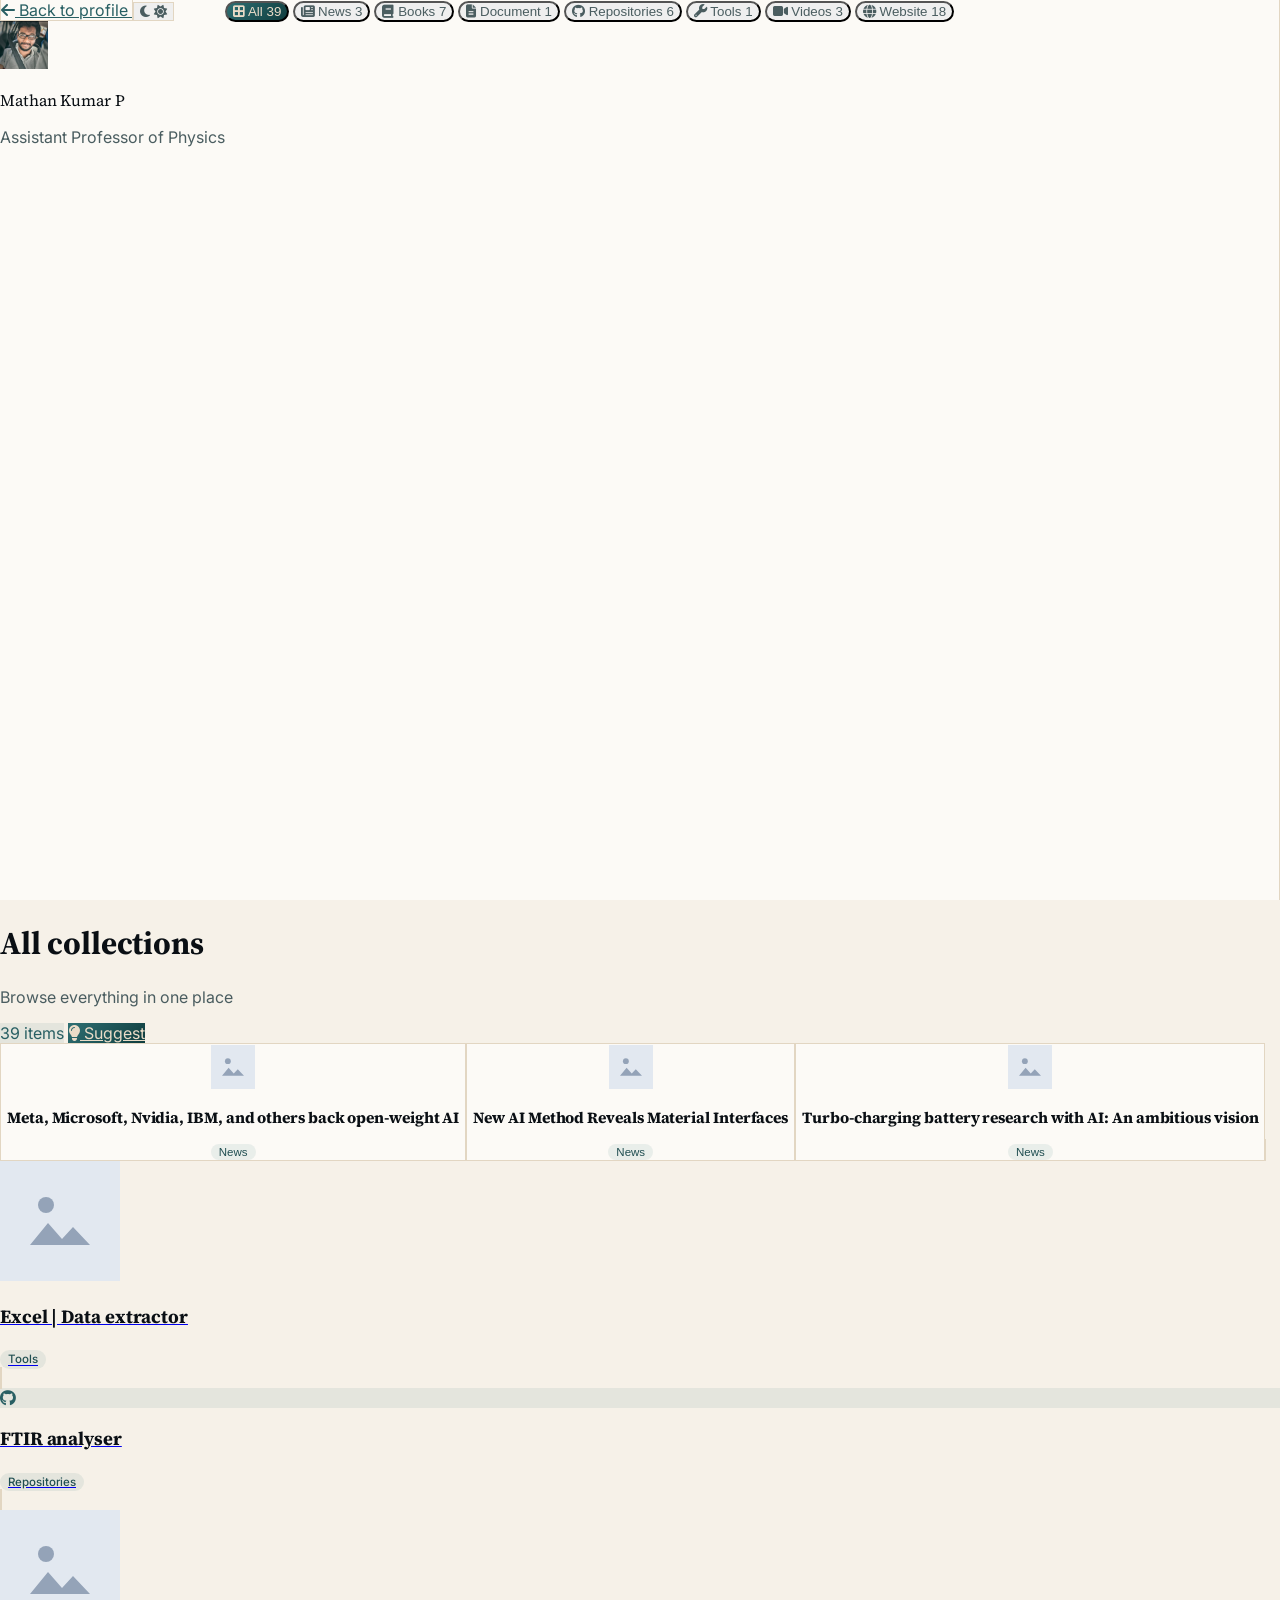
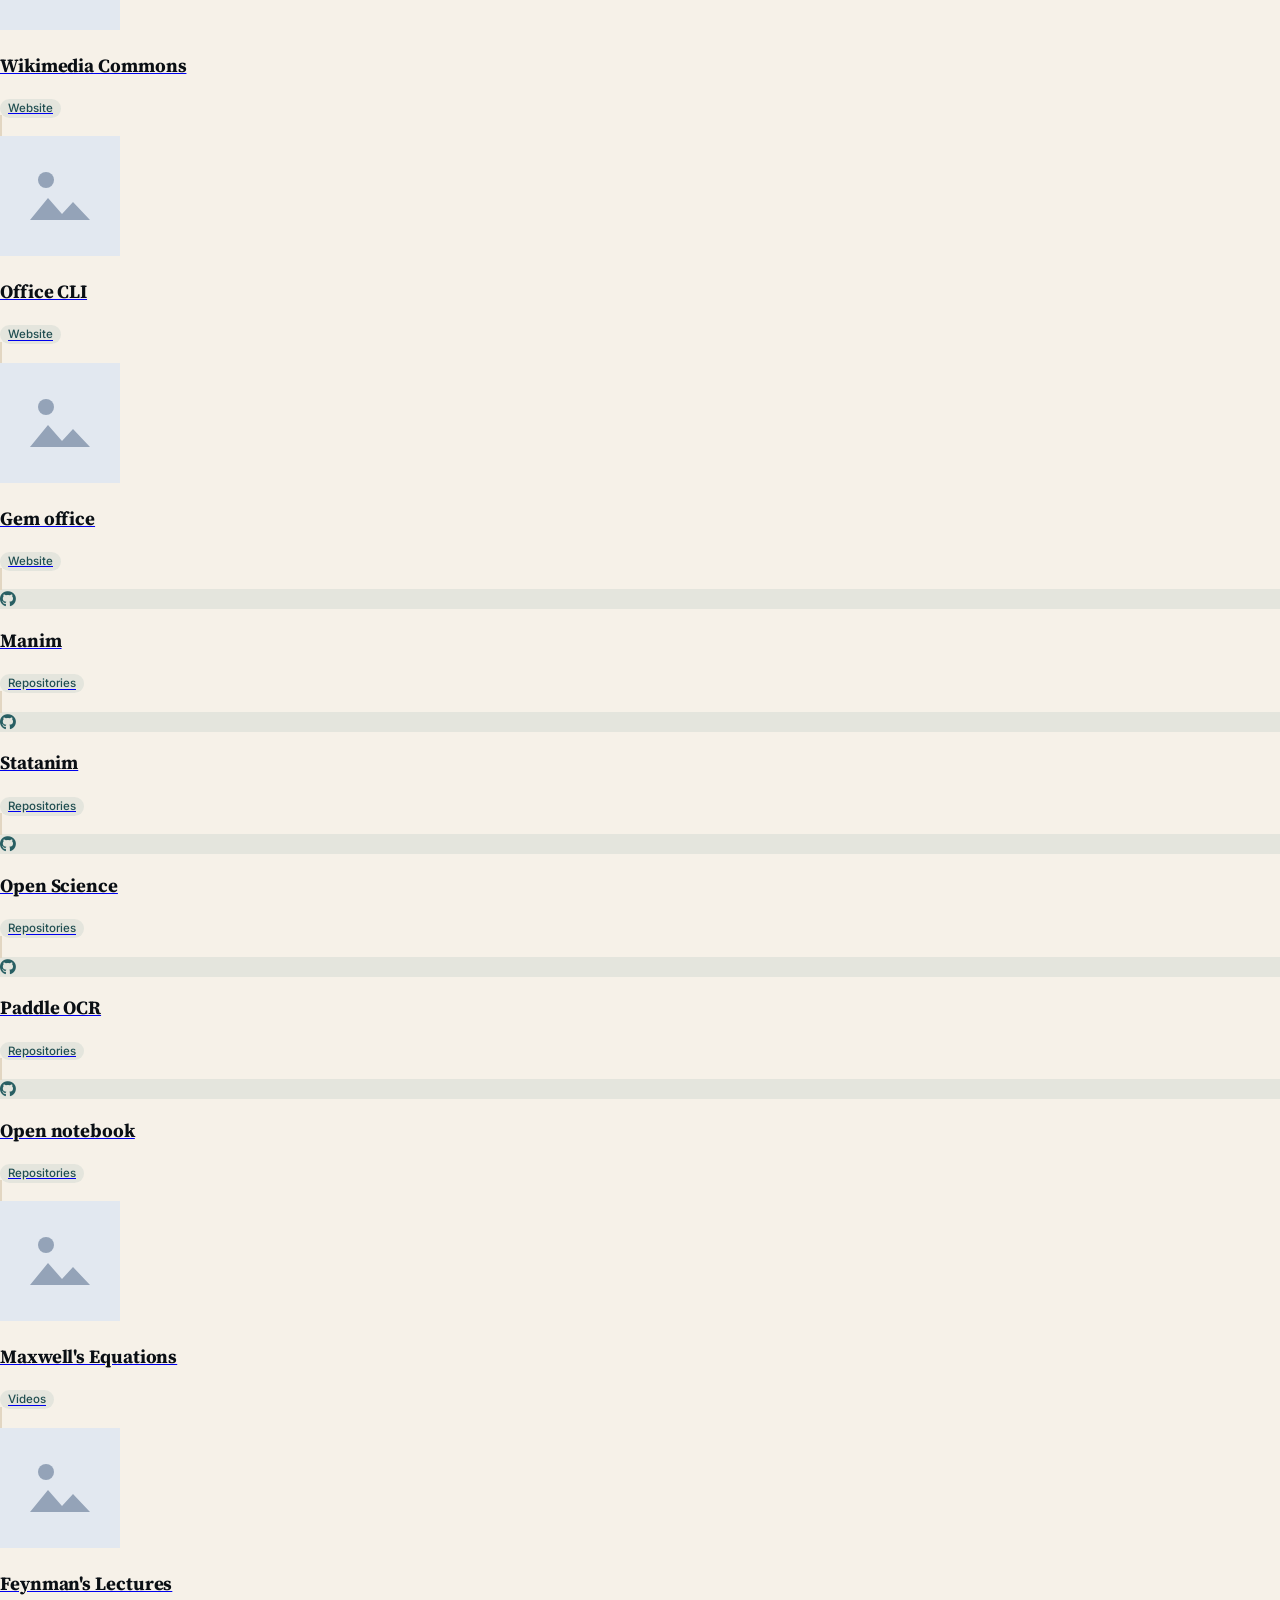
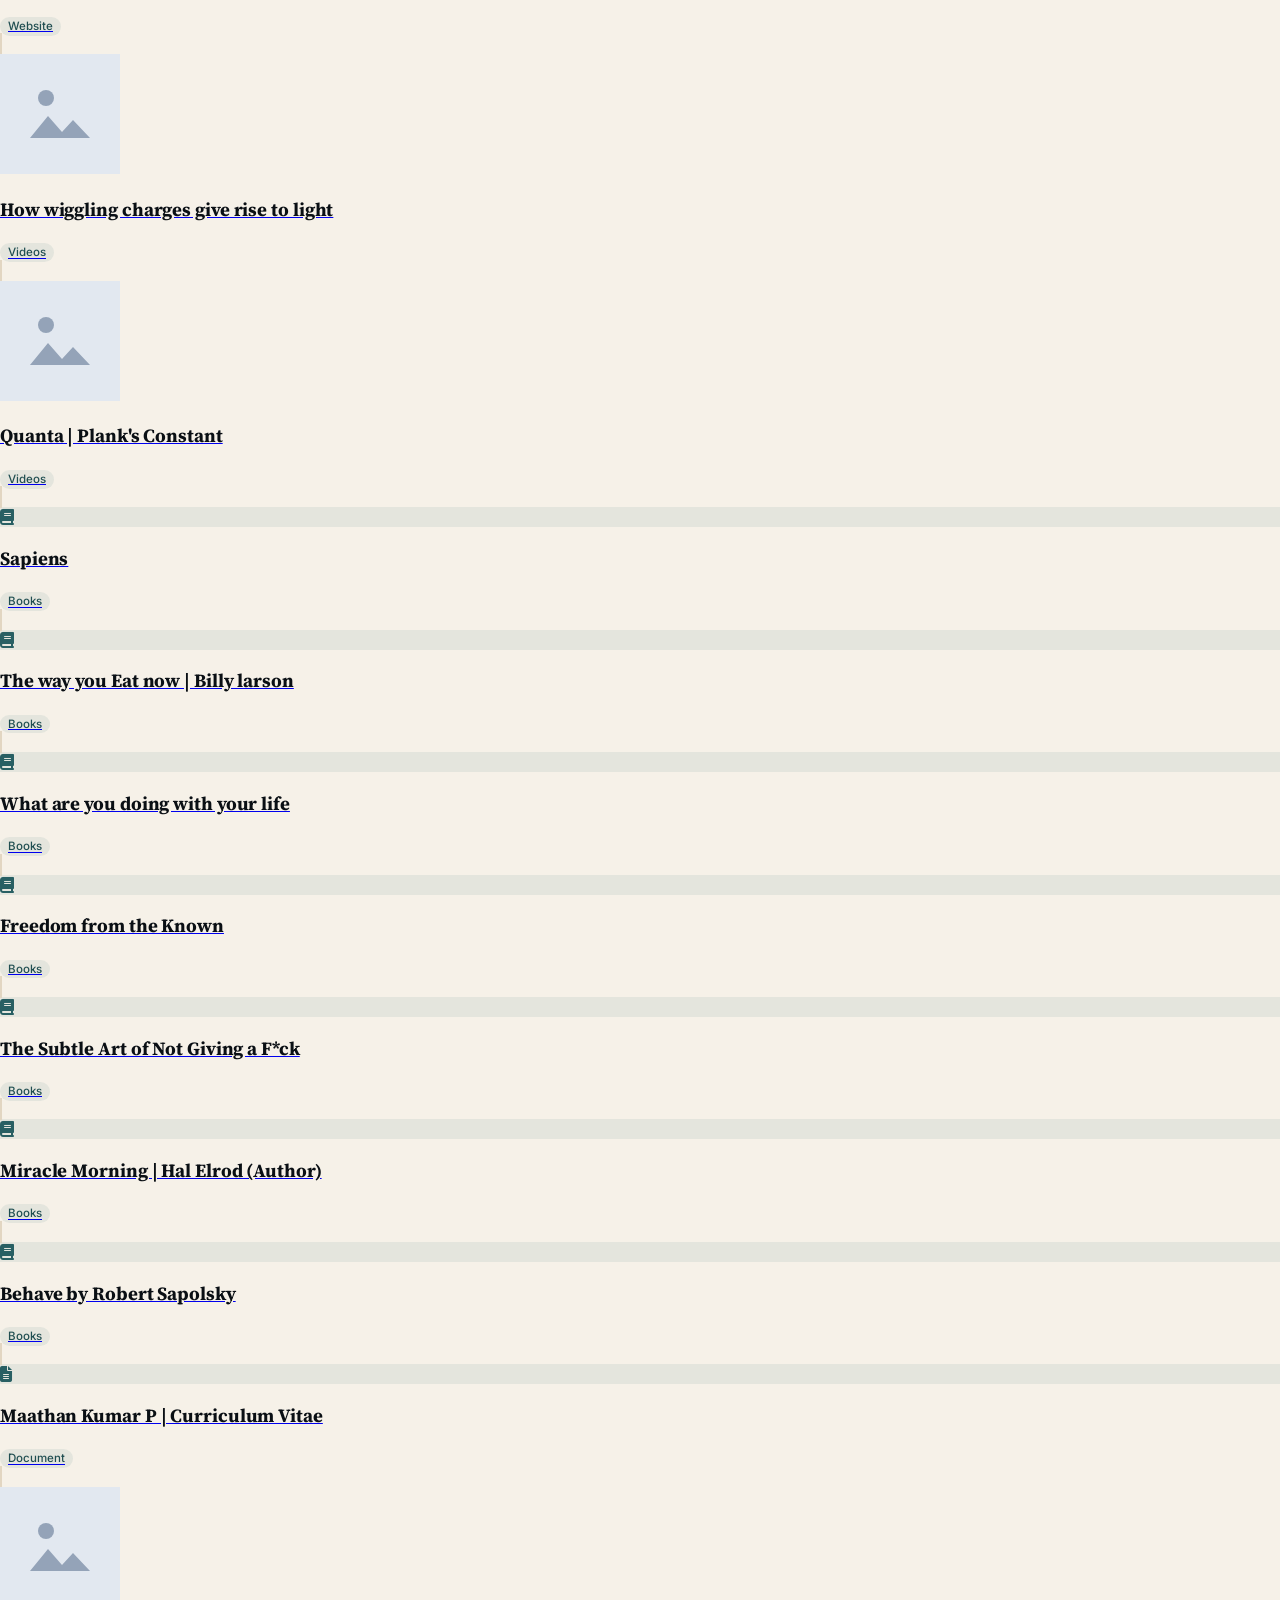
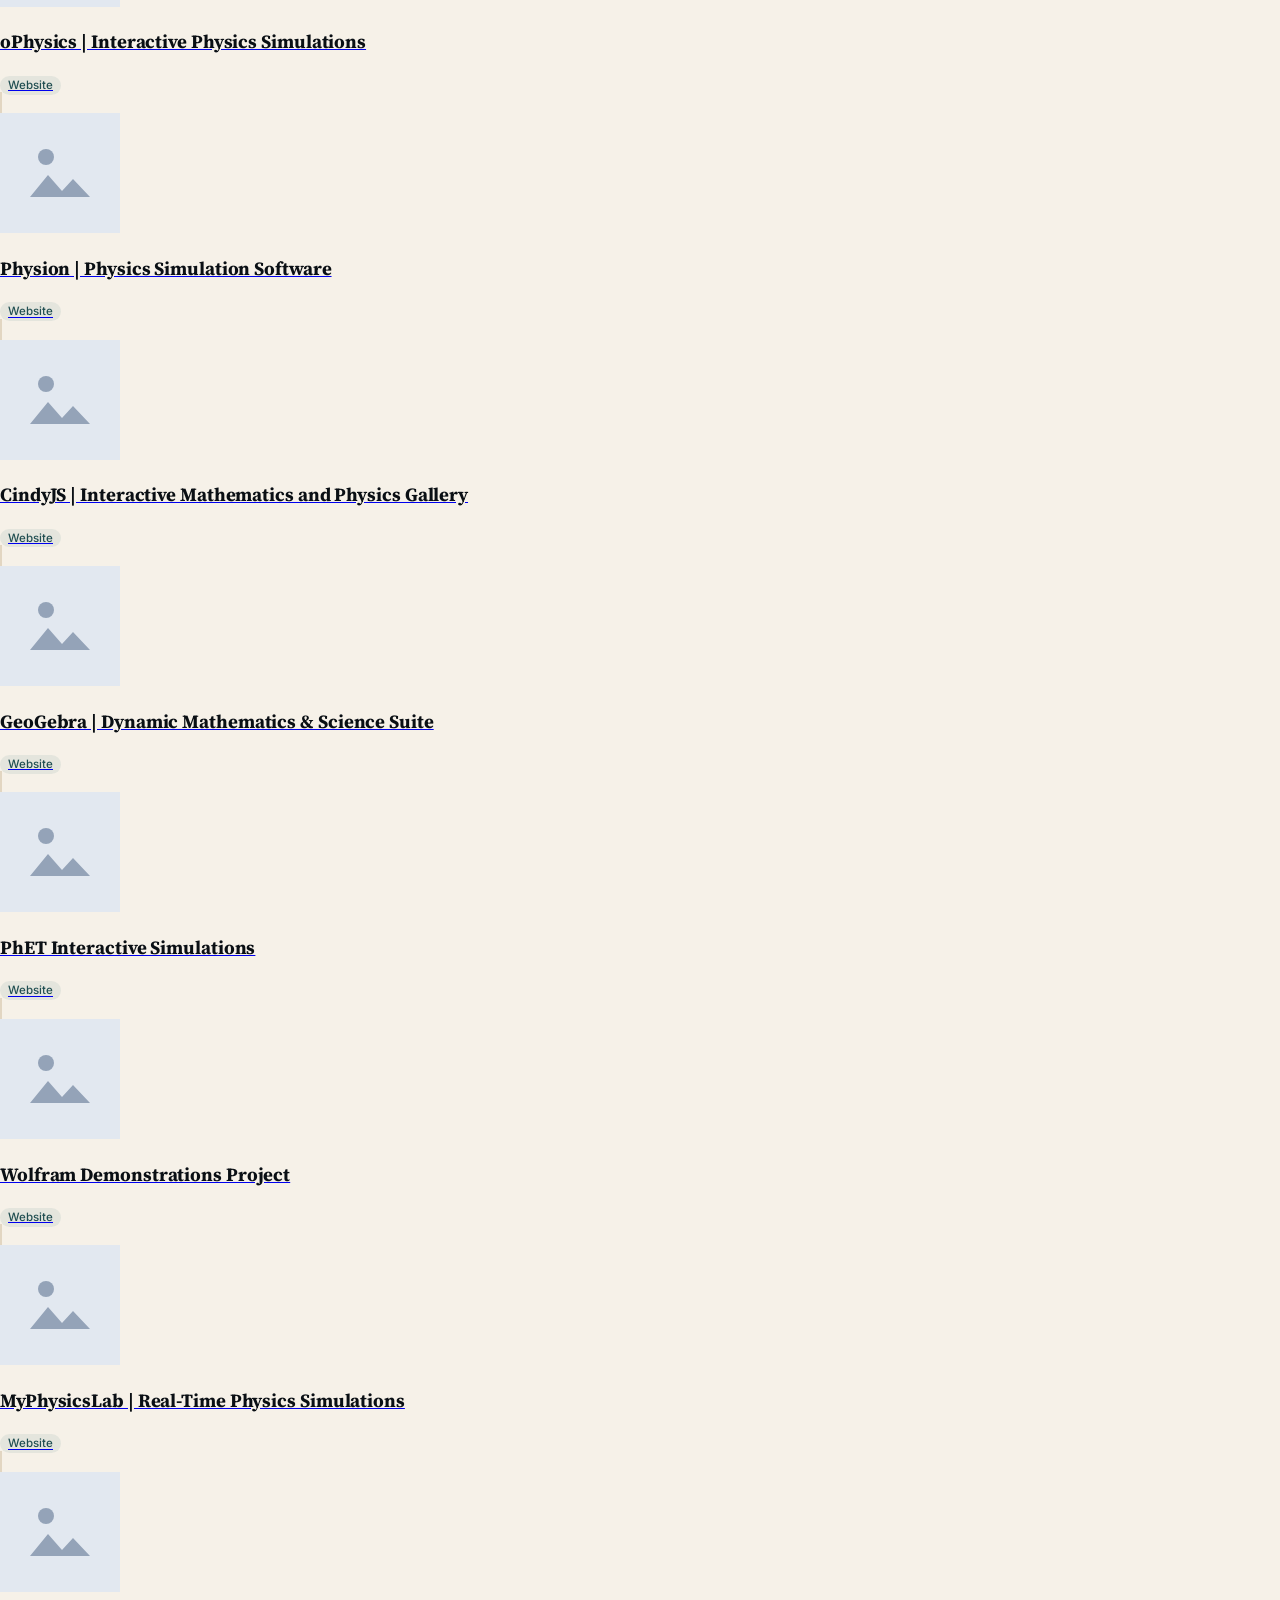
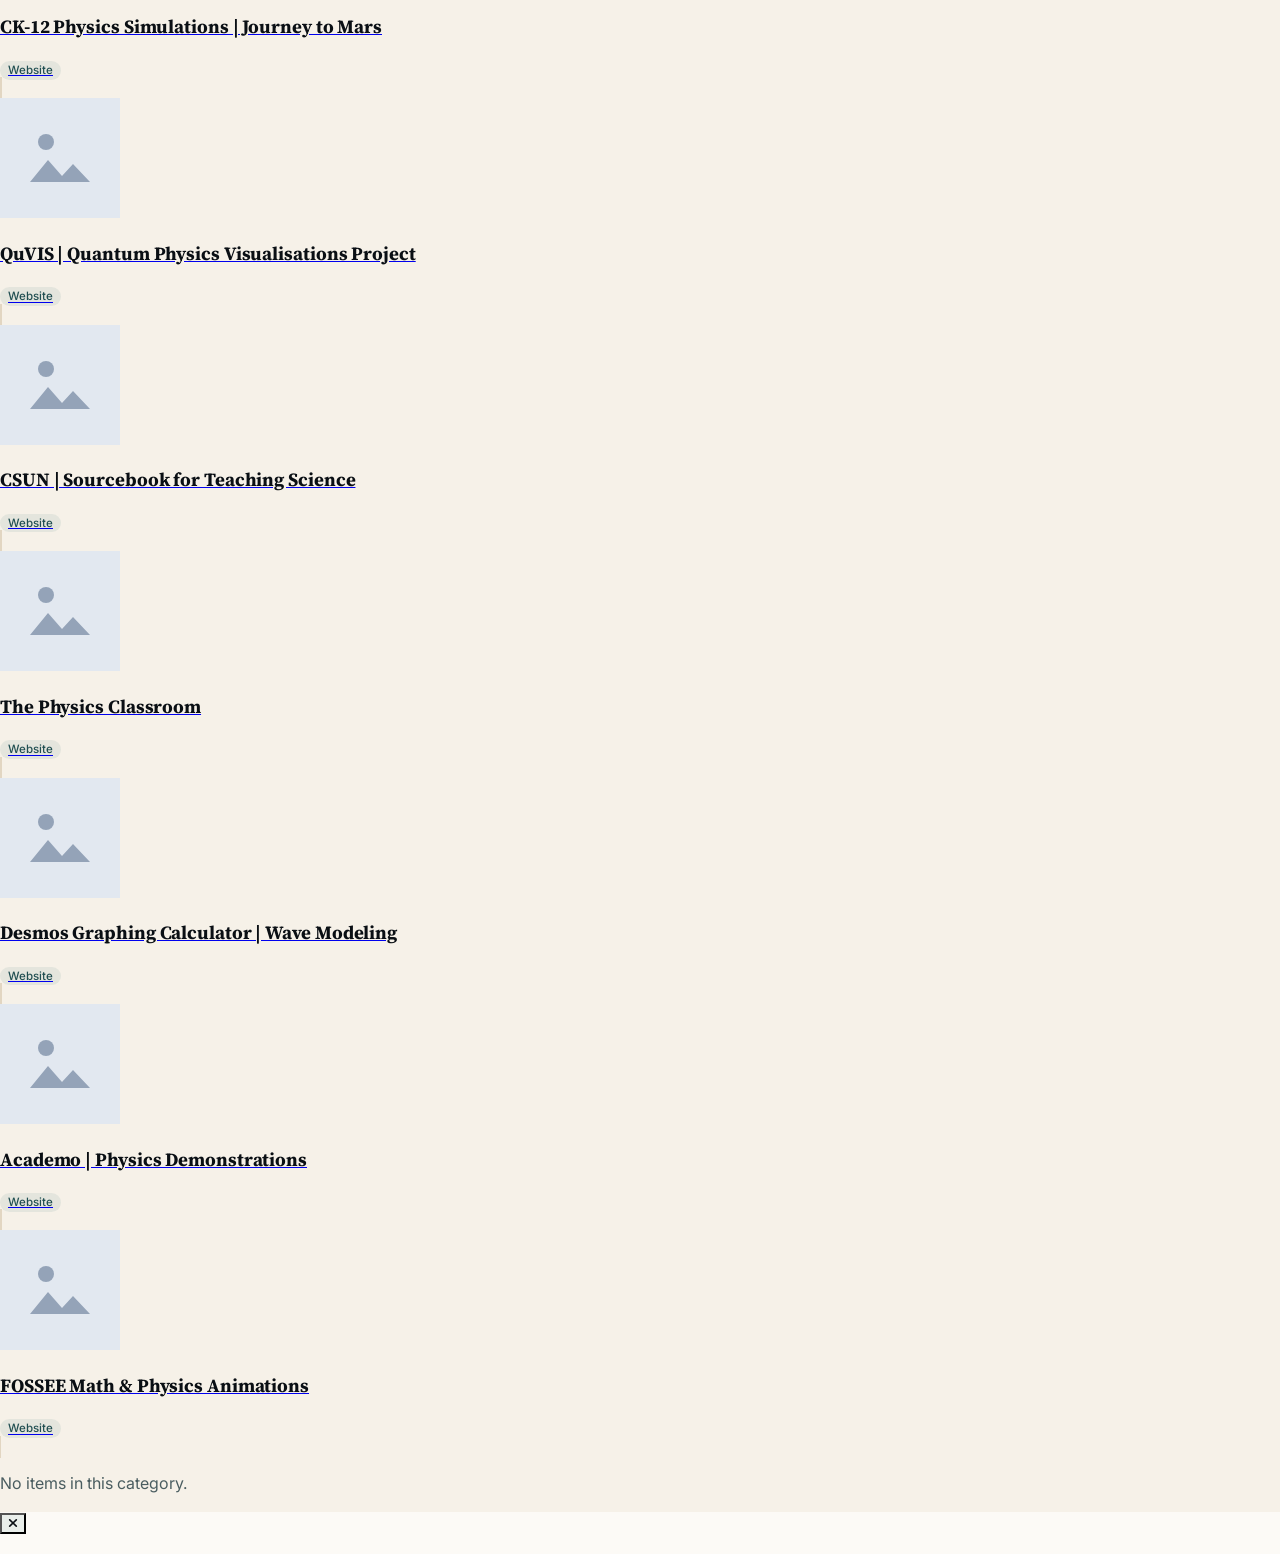
==== commit e3d1e7ad: "Deploy classic portfolio with teal and ember palette, apps and admin updates - Classic layout with c" ====
--- a/collections.html
+++ b/collections.html
@@ -1,170 +1,227 @@
-<!doctype html>
-<html lang="en" data-palette="potentiostat">
+<!DOCTYPE html>
+<html lang="en">
 <head>
-<meta charset="utf-8">
-<meta name="viewport" content="width=device-width, initial-scale=1, viewport-fit=cover">
-<meta name="theme-color" content="#F3F5F1">
-<title>Collections &amp; News | Mathan Kumar P</title>
-<meta name="description" content="Tools, repositories, physics simulations, lectures, reading, and news shared by Mathan Kumar P.">
-<link rel="preload" href="assets/fonts/archivo.woff2" as="font" type="font/woff2" crossorigin>
-<link rel="stylesheet" href="assets/css/style.css">
-<link rel="icon" href="data:image/svg+xml,%3Csvg xmlns='http://www.w3.org/2000/svg' viewBox='0 0 32 32'%3E%3Crect width='32' height='32' rx='6' fill='%2311241C'/%3E%3Cpath d='M5 25A11 11 0 0 1 27 25' fill='none' stroke='%23D9520B' stroke-width='3' stroke-linecap='round'/%3E%3C/svg%3E">
+  <meta charset="UTF-8" />
+  <meta name="viewport" content="width=device-width, initial-scale=1.0" />
+  <title>Collections | Mathan Kumar P</title>
+  <meta name="description" content="Tools, repositories, videos, books and news shared by Mathan Kumar P.">
+  <meta name="theme-color" content="#F6F1E8" media="(prefers-color-scheme: light)">
+  <meta name="theme-color" content="#0A0F14" media="(prefers-color-scheme: dark)">
+  <link rel="icon" href="data:image/svg+xml,%3Csvg xmlns='http://www.w3.org/2000/svg' viewBox='0 0 32 32'%3E%3Crect width='32' height='32' rx='8' fill='%231e7eae'/%3E%3Ctext x='16' y='22' font-size='15' font-family='Arial' font-weight='700' text-anchor='middle' fill='white'%3EMK%3C/text%3E%3C/svg%3E">
+  <script src="https://cdn.tailwindcss.com"></script>
+  <script>tailwind.config = { darkMode: 'class' }</script>
+  <link rel="stylesheet" href="https://cdnjs.cloudflare.com/ajax/libs/font-awesome/6.5.1/css/all.min.css" />
+  <link rel="preconnect" href="https://fonts.googleapis.com" />
+  <link rel="preconnect" href="https://fonts.gstatic.com" crossorigin />
+  <link href="https://fonts.googleapis.com/css2?family=Inter:wght@400;500;600;700&family=Source+Serif+4:opsz,wght@8..60,400;8..60,600;8..60,700&display=swap" rel="stylesheet" />
+  <style>
+    /* Palette: #0A0F14 ink, #0F3D3E deep teal, #2E6F73 teal, #7FB3B8 mist, #EADCC8 sand, #C6601F ember.
+       Defaults only. data.json > settings.themeColors overrides them at runtime. */
+    :root {
+      --serif: 'Source Serif 4', Georgia, 'Times New Roman', serif;
+      --gradient-from: #2E6F73; --gradient-to: #0F3D3E; --accent: #C6601F; --on-primary: #FFFFFF;
+      --bg-page: #F6F1E8; --bg-card: #FCFAF6; --bg-sidebar: #FCFAF6;
+      --text-main: #0A0F14; --text-muted: #4A5D60; --border-color: #E2D6C2;
+      --color-primary-50: color-mix(in srgb, #2E6F73 9%, transparent); --color-primary-600: #276064; --color-primary-800: #1D4649;
+    }
+    .dark {
+      --gradient-from: #2E6F73; --gradient-to: #0F3D3E; --accent: #C6601F; --on-primary: #0A0F14;
+      --bg-page: #0A0F14; --bg-card: #0F1A1F; --bg-sidebar: #0C1519;
+      --text-main: #EADCC8; --text-muted: #94ADB0; --border-color: #1E3A3D;
+      --color-primary-50: color-mix(in srgb, #7FB3B8 13%, transparent); --color-primary-600: #7FB3B8; --color-primary-800: #EADCC8;
+    }
+    body { font-family: Inter, system-ui, sans-serif; background: var(--bg-page); color: var(--text-main); margin: 0; -webkit-font-smoothing: antialiased; }
+    h1, h3, #miniName, #mName { font-family: var(--serif); letter-spacing: -0.005em; }
+    .card { background: var(--bg-card); border: 1px solid var(--border-color); }
+    .sidebar { background: var(--bg-sidebar); border-right: 1px solid var(--border-color); }
+    .side-link { color: var(--text-muted); border-radius: 0.75rem; }
+    .side-link:hover { background: var(--color-primary-50); color: var(--color-primary-600); }
+    .filter-chip:hover:not(.active) { border-color: var(--color-primary-600); color: var(--color-primary-600); background: var(--color-primary-50); }
+    .thumb-card:hover { border-color: color-mix(in srgb, var(--accent) 55%, var(--border-color)) !important; box-shadow: 0 10px 22px -12px color-mix(in srgb, var(--accent) 45%, transparent) !important; }
+    .side-link.active { background: linear-gradient(135deg, var(--gradient-from), var(--gradient-to)); color: #EADCC8; }
+    .filter-chip { border: 1px solid var(--border-color); color: var(--text-muted); background: var(--bg-card); border-radius: 9999px; font-size: 0.8rem; }
+    .filter-chip.active { background: linear-gradient(135deg, var(--gradient-from), var(--gradient-to)); color: #EADCC8; border-color: transparent; }
+    .cat-badge { font-size: 0.72rem; padding: 0.15rem 0.5rem; border-radius: 9999px; font-weight: 500; background: var(--color-primary-50); color: var(--color-primary-800); }
+    #loader { position: fixed; inset: 0; z-index: 100; display: flex; align-items: center; justify-content: center; background: var(--bg-page); }
+    .thumb-card { transition: .15s ease; }
+    .thumb-card:hover { transform: translateY(-2px); box-shadow: 0 10px 20px -8px rgba(0,0,0,.15); }
+    #backToTop {
+      position: fixed; bottom: 1.5rem; right: 1.5rem; z-index: 40;
+      width: 2.75rem; height: 2.75rem; border-radius: 9999px;
+      display: none; align-items: center; justify-content: center;
+      background: linear-gradient(135deg, var(--gradient-from), var(--gradient-to));
+      color: #EADCC8; box-shadow: 0 8px 20px -6px rgba(0,0,0,.35); cursor: pointer;
+    }
+    #backToTop.show { display: flex; }
+
+    /* Desktop: sidebar visible */
+    .desktop-sidebar { display: flex; }
+    .mobile-topbar { display: none; }
+
+    /* Mobile drawer */
+    #catDrawerOverlay {
+      display: none; position: fixed; inset: 0; background: rgba(0,0,0,.45); z-index: 50;
+    }
+    #catDrawerOverlay.open { display: block; }
+    #catDrawer {
+      position: fixed; top: 0; left: 0; bottom: 0; width: min(18rem, 85vw);
+      background: var(--bg-sidebar); z-index: 55;
+      transform: translateX(-105%); transition: transform .25s ease;
+      display: flex; flex-direction: column;
+      box-shadow: 4px 0 24px rgba(0,0,0,.15);
+    }
+    #catDrawer.open { transform: translateX(0); }
+
+    /* --- audit fixes --- */
+    :focus-visible { outline: 2px solid var(--color-primary-600); outline-offset: 2px; border-radius: 6px; }
+    .side-link:focus-visible, .filter-chip:focus-visible { outline-offset: -2px; }
+    .filter-chip { min-height: 36px; }
+    #loader { transition: opacity 0.3s ease; }
+    #catDrawer[inert] { visibility: hidden; }
+    @media (max-width: 420px) {
+      #mPhoto, #mInitials { display: none !important; }
+      .mobile-topbar > div { gap: 0.5rem !important; padding-left: 0.75rem !important; padding-right: 0.75rem !important; }
+    }
+    @media (prefers-reduced-motion: reduce) {
+      *, *::before, *::after { animation-duration: 0.01ms !important; animation-iteration-count: 1 !important; transition-duration: 0.01ms !important; }
+      html { scroll-behavior: auto !important; }
+    }
+    @media (max-width: 768px) {
+      .desktop-sidebar { display: none !important; }
+      .mobile-topbar { display: block !important; }
+      .layout { flex-direction: column !important; }
+      .main-content { width: 100% !important; }
+    }
+  </style>
 </head>
-<body>
-<a class="skip" href="#groups">Skip to collections</a>
-<noscript><p style="padding:24px;font:1.1rem/1.5 Georgia,serif">This site needs JavaScript to show its content. Please enable it and reload.</p></noscript>
-
-<header class="top">
-  <div class="wrap top-inner">
-    <a class="brand" href="index.html">
-      <span class="brand-mark" aria-hidden="true">
-        <svg viewBox="0 0 24 24" width="18" height="18" fill="none" stroke="currentColor" stroke-width="2.4" stroke-linecap="round"><path d="M3 18A9 9 0 0 1 21 18"/></svg>
-      </span>
-      <span id="brand">Mathan Kumar P</span>
-    </a>
-    <nav class="nav" aria-label="Site">
-      <a href="index.html#research">Research</a>
-      <a href="index.html#publications">Publications</a>
-      <a href="index.html#teaching">Teaching</a>
-      <a href="index.html#gallery">Gallery</a>
-      <a href="collections.html" aria-current="page">Collections</a>
-      <a href="index.html#contact">Contact</a>
-    </nav>
-    <div class="header-tools">
-      <div class="palette" id="palette" role="group" aria-label="Colour palette" data-palette-switch></div>
-      <button class="btn menu-btn icon-only" type="button" aria-expanded="false" aria-controls="drawer" aria-label="Open menu">
-        <svg viewBox="0 0 24 24" width="20" height="20" fill="none" stroke="currentColor" stroke-width="2" stroke-linecap="round"><path d="M4 7h16M4 12h16M4 17h16"/></svg>
+<body class="min-h-screen">
+  <div id="loader">
+    <div class="text-center">
+      <div class="w-10 h-10 border-4 border-indigo-200 border-t-indigo-600 rounded-full animate-spin mx-auto mb-3"></div>
+      <p style="color:var(--text-muted)">Loading…</p>
+    </div>
+  </div>
+
+  <!-- MOBILE TOP BAR (profile + Category button) -->
+  <div class="mobile-topbar sticky top-0 z-30 border-b" style="background: var(--bg-card); border-color: var(--border-color)">
+    <div class="px-4 py-3 flex items-center gap-3">
+      <a href="index.html" class="w-9 h-9 rounded-full flex items-center justify-center flex-shrink-0" style="border: 1px solid var(--border-color); color: var(--color-primary-600)" title="Back to profile" aria-label="Back to profile">
+        <i class="fas fa-arrow-left text-sm"></i>
+      </a>
+      <img id="mPhoto" src="" alt="" width="40" height="40" class="w-10 h-10 rounded-xl object-cover border hidden flex-shrink-0" style="border-color: var(--border-color)">
+      <div id="mInitials" class="w-10 h-10 rounded-xl flex items-center justify-center text-xs font-bold flex-shrink-0" style="background: linear-gradient(135deg, var(--gradient-from), var(--gradient-to)); color: #EADCC8"></div>
+      <div class="min-w-0 flex-1">
+        <p id="mName" class="font-semibold text-sm truncate" style="color: var(--text-main)"></p>
+        <p id="mCatLabel" class="text-[11px] truncate" style="color: var(--text-muted)">All collections</p>
+      </div>
+      <a id="suggestBtnMobile" href="mailto:mathankumar.sh@psgitech.ac.in?subject=Collection%20suggestion%20for%20portfolio" class="inline-flex items-center gap-1 px-2.5 py-1.5 rounded-xl text-xs font-semibold flex-shrink-0" style="color: var(--color-primary-600); border: 1px solid var(--border-color)" aria-label="Suggest a collection item" title="Suggest a collection item">
+        <i class="fas fa-lightbulb"></i>
+      </a>
+      <button type="button" onclick="openCatDrawer()" aria-controls="catDrawer" aria-expanded="false" id="catBtn" class="inline-flex items-center gap-1.5 px-3 py-1.5 rounded-xl text-xs font-semibold flex-shrink-0" style="background: linear-gradient(135deg, var(--gradient-from), var(--gradient-to)); color: #EADCC8">
+        <i class="fas fa-layer-group"></i> Categories
       </button>
-    </div>
-  </div>
-</header>
-  <div class="drawer" id="drawer" hidden>
-    <div class="drawer-head">
-      <span class="drawer-title">Menu</span>
-      <button type="button" class="drawer-close" id="drawer-close" aria-label="Close menu">
-        <svg viewBox="0 0 24 24" width="20" height="20" fill="none" stroke="currentColor" stroke-width="2.2" stroke-linecap="round"><path d="M18 6 6 18M6 6l12 12"/></svg>
+      <button type="button" onclick="toggleTheme()" class="w-10 h-10 rounded-full flex items-center justify-center flex-shrink-0" style="color: var(--text-muted); border: 1px solid var(--border-color)" aria-label="Toggle light and dark theme">
+        <i class="fas fa-moon dark:hidden"></i>
+        <i class="fas fa-sun hidden dark:inline"></i>
       </button>
     </div>
-    <nav class="drawer-nav" aria-label="Site sections">
-      <a href="index.html"><span class="dnav-ic" aria-hidden="true">🏠</span> Home Profile</a>
-      <a href="index.html#research"><span class="dnav-ic" aria-hidden="true">🔬</span> Research</a>
-      <a href="index.html#publications"><span class="dnav-ic" aria-hidden="true">📄</span> Publications</a>
-      <a href="index.html#teaching"><span class="dnav-ic" aria-hidden="true">👨‍🏫</span> Teaching</a>
-      <a href="index.html#gallery"><span class="dnav-ic" aria-hidden="true">🖼️</span> Gallery</a>
-      <a href="collections.html" aria-current="page"><span class="dnav-ic" aria-hidden="true">🗂️</span> Collections</a>
-      <a href="index.html#contact"><span class="dnav-ic" aria-hidden="true">✉️</span> Contact</a>
-    </nav>
-    <div class="drawer-foot">
-      <div class="palette" role="group" aria-label="Colour palette" data-palette-switch></div>
-    </div>
-  </div>
-
-
-<div class="art-layer" aria-hidden="true">
-  <span class="art-blob art-blob-a"></span>
-  <span class="art-blob art-blob-c"></span>
-  <span class="art-ring art-ring-b"></span>
-  <span class="art-dots art-dots-b"></span>
-</div>
-
-<div class="wrap col-layout">
-
-  <!-- Desktop sticky rail -->
-  <aside class="rail card-surface" id="rail">
-    <span class="sec-eyebrow">
-      <svg viewBox="0 0 24 24" width="15" height="15" fill="none" stroke="currentColor" stroke-width="2"><path d="M22 19a2 2 0 0 1-2 2H4a2 2 0 0 1-2-2V5a2 2 0 0 1 2-2h5l2 3h9a2 2 0 0 1 2 2z"/></svg>
-      Resource Vault
-    </span>
-    <h1 class="display rail-title">Collections</h1>
-    <p class="muted rail-desc">Tools I’ve built, open repositories, interactive simulations, lectures, books, and news updates.</p>
-
-    <div class="rail-search">
-      <label class="filter-lbl" for="cq">Search Vault</label>
-      <div class="pub-search-wrap">
-        <svg class="search-ic" viewBox="0 0 24 24" width="16" height="16" fill="none" stroke="currentColor" stroke-width="2"><circle cx="11" cy="11" r="8"/><path d="m21 21-4.3-4.3"/></svg>
-        <input class="search" id="cq" type="search" placeholder="Search links, news, books…">
-      </div>
-    </div>
-
-    <div class="rail-block">
-      <span class="filter-lbl">Categories</span>
-      <div class="cats" id="cats" role="group" aria-label="Categories"></div>
-    </div>
-
-    <div class="rail-block" id="subcats-wrap" hidden>
-      <span class="filter-lbl">Subcategory Topic</span>
-      <div class="chips" id="subcats" role="group" aria-label="Subcategories"></div>
-    </div>
-
-    <p class="suggest muted" id="suggest"></p>
-  </aside>
-
-  <div class="col-main-wrap">
-    <nav class="col-topnav" id="col-topnav" aria-label="Collection categories">
-      <div class="col-topnav-scroll" id="col-topnav-scroll"></div>
-    </nav>
-
-    <!-- Mobile-only compact header + sticky filter bar -->
-    <div class="col-mobile-head">
-      <span class="sec-eyebrow">
-        <svg viewBox="0 0 24 24" width="14" height="14" fill="none" stroke="currentColor" stroke-width="2"><path d="M22 19a2 2 0 0 1-2 2H4a2 2 0 0 1-2-2V5a2 2 0 0 1 2-2h5l2 3h9a2 2 0 0 1 2 2z"/></svg>
-        Resource Vault
-      </span>
-      <h1 class="display mobile-title">Collections</h1>
-      <p class="muted mobile-desc">Tools, repositories, simulations, lectures, books &amp; news.</p>
-    </div>
-
-    <div class="mobile-filters card-surface" id="mobile-filters">
-      <div class="mobile-search-row">
-        <div class="pub-search-wrap mobile-search">
-          <svg class="search-ic" viewBox="0 0 24 24" width="16" height="16" fill="none" stroke="currentColor" stroke-width="2"><circle cx="11" cy="11" r="8"/><path d="m21 21-4.3-4.3"/></svg>
-          <input class="search" id="cq-mobile" type="search" placeholder="Search vault…">
-        </div>
-        <button type="button" class="btn filter-toggle" id="filter-toggle" aria-expanded="false" aria-controls="mobile-cats-panel">
-          <svg viewBox="0 0 24 24" width="16" height="16" fill="none" stroke="currentColor" stroke-width="2"><path d="M22 3H2l8 9.46V19l4 2v-8.54L22 3z"/></svg>
-          <span>Filters</span>
-          <span class="filter-badge" id="filter-badge" hidden>1</span>
-        </button>
-      </div>
-
-      <!-- Horizontal category chips (always visible on mobile) -->
-      <div class="mobile-cat-scroll" id="mobile-cats" role="group" aria-label="Categories"></div>
-
-      <!-- Expandable panel for full category list + subcats -->
-      <div class="mobile-cats-panel" id="mobile-cats-panel" hidden>
-        <div class="mobile-panel-inner">
-          <div class="cats cats-mobile" id="cats-mobile" role="group" aria-label="All categories"></div>
-          <div id="subcats-wrap-mobile" hidden>
-            <span class="filter-lbl">Topics</span>
-            <div class="chips" id="subcats-mobile" role="group" aria-label="Subcategories"></div>
+  </div>
+
+  <!-- MOBILE CATEGORY DRAWER -->
+  <div id="catDrawerOverlay" onclick="closeCatDrawer()"></div>
+  <div id="catDrawer" role="dialog" aria-modal="true" aria-label="Categories" aria-hidden="true" inert>
+    <div class="p-4 border-b flex items-center justify-between" style="border-color: var(--border-color)">
+      <span class="font-semibold text-sm" style="color: var(--text-main)">Categories</span>
+      <button type="button" onclick="closeCatDrawer()" class="w-10 h-10 rounded-full flex items-center justify-center" style="color: var(--text-muted)" aria-label="Close categories"><i class="fas fa-times" aria-hidden="true"></i></button>
+    </div>
+    <nav id="drawerNav" class="p-3 flex flex-col gap-1 overflow-y-auto flex-1"></nav>
+  </div>
+
+  <div class="layout flex min-h-screen">
+    <!-- DESKTOP SIDEBAR -->
+    <aside class="desktop-sidebar sidebar w-72 flex-shrink-0 sticky top-0 overflow-y-auto flex-col" style="height:100vh;height:100dvh">
+      <div class="p-4 border-b" style="border-color: var(--border-color)">
+        <div class="flex items-center justify-between gap-2 mb-4">
+          <a href="index.html" class="inline-flex items-center gap-2 text-sm font-medium px-3 py-1.5 rounded-xl" style="color: var(--color-primary-600); border: 1px solid var(--border-color)">
+            <i class="fas fa-arrow-left text-xs"></i> Back to profile
+          </a>
+          <button type="button" onclick="toggleTheme()" class="w-9 h-9 rounded-full flex items-center justify-center flex-shrink-0" style="color: var(--text-muted); border: 1px solid var(--border-color)" title="Toggle theme" aria-label="Toggle light and dark theme">
+            <i class="fas fa-moon dark:hidden"></i>
+            <i class="fas fa-sun hidden dark:inline"></i>
+          </button>
+        </div>
+        <div class="flex items-center gap-3">
+          <img id="miniPhoto" src="" alt="" width="48" height="48" class="w-12 h-12 rounded-xl object-cover border hidden flex-shrink-0" style="border-color: var(--border-color)">
+          <div id="miniInitials" class="w-12 h-12 rounded-xl flex items-center justify-center text-sm font-bold flex-shrink-0" style="background: linear-gradient(135deg, var(--gradient-from), var(--gradient-to)); color: #EADCC8"></div>
+          <div class="min-w-0">
+            <p id="miniName" class="font-semibold text-sm truncate" style="color: var(--text-main)"></p>
+            <p id="miniTitle" class="text-xs truncate" style="color: var(--text-muted)"></p>
           </div>
         </div>
       </div>
-
-      <p class="suggest muted mobile-suggest" id="suggest-mobile"></p>
-    </div>
-
-    <main class="col-main" id="groups">
-      <p class="state">Loading collections…</p>
+      <nav id="sideNav" class="p-3 flex flex-col gap-1 flex-1"></nav>
+    </aside>
+
+    <!-- CONTENT -->
+    <main class="main-content flex-1 min-w-0 p-4 sm:p-6">
+      <div class="flex flex-wrap items-center justify-between gap-3 mb-4">
+        <div>
+          <h1 id="pageTitle" class="text-xl sm:text-2xl font-bold" style="color: var(--text-main)">All collections</h1>
+          <p id="pageSubtitle" class="text-sm mt-0.5" style="color: var(--text-muted)">Browse everything in one place</p>
+        </div>
+        <div class="flex items-center gap-2 flex-wrap">
+          <span id="itemCount" aria-live="polite" class="text-xs px-2 py-1 rounded-full" style="background: var(--color-primary-50); color: var(--color-primary-600)"></span>
+          <a id="suggestBtn" href="mailto:mathankumar.sh@psgitech.ac.in?subject=Collection%20suggestion%20for%20portfolio" class="inline-flex items-center gap-1.5 text-xs font-medium px-3 py-1.5 rounded-xl" style="background: linear-gradient(135deg, var(--gradient-from), var(--gradient-to)); color: #EADCC8">
+            <i class="fas fa-lightbulb"></i> Suggest
+          </a>
+        </div>
+      </div>
+      <div id="subFilters" class="flex flex-wrap gap-2 mb-5"></div>
+      <div id="contentGrid" class="grid grid-cols-1 sm:grid-cols-2 lg:grid-cols-3 xl:grid-cols-4 gap-4"></div>
+      <p id="emptyState" class="text-center py-16 text-sm hidden" style="color: var(--text-muted)">No items in this category.</p>
     </main>
-    <p class="sr" id="count" role="status" aria-live="polite"></p>
-  </div>
-</div>
-
-<footer class="foot">
-  <div class="wrap foot-inner">
-    <span id="foot-l">Mathan Kumar P | Collections</span>
-    <div class="foot-links">
-      <a href="index.html">← Back to Portfolio</a>
-    </div>
-  </div>
-</footer>
-
-<button class="to-top" type="button" id="to-top" aria-label="Back to top">
-  <svg viewBox="0 0 24 24" fill="none" stroke="currentColor" stroke-width="2.2" stroke-linecap="round" stroke-linejoin="round"><path d="m18 15-6-6-6 6"/></svg>
-</button>
-
-<script src="assets/js/common.js"></script>
-<script src="assets/js/collections.js"></script>
+  </div>
+
+  <button id="backToTop" type="button" title="Back to top" aria-label="Back to top" onclick="window.scrollTo({top:0,behavior:'smooth'})">
+    <i class="fas fa-arrow-up"></i>
+  </button>
+
+  <div id="detailModal" class="fixed inset-0 bg-black/80 z-50 hidden items-center justify-center p-4" onclick="closeDetail()" role="dialog" aria-modal="true" aria-labelledby="detailTitle">
+    <div class="max-w-lg w-full max-h-[90vh] overflow-y-auto rounded-2xl p-5 shadow-2xl" style="background: var(--bg-card)" onclick="event.stopPropagation()">
+      <div class="flex justify-between items-start gap-3 mb-3">
+        <h3 id="detailTitle" class="font-bold text-lg" style="color: var(--text-main)"></h3>
+        <button onclick="closeDetail()" class="w-10 h-10 rounded-full flex items-center justify-center flex-shrink-0" style="background: var(--color-primary-50); color: var(--text-main)" aria-label="Close"><i class="fas fa-times" aria-hidden="true"></i></button>
+      </div>
+      <img id="detailImage" src="" class="w-full max-h-64 object-cover rounded-xl mb-3 hidden" alt="">
+      <div id="detailBody" class="text-sm whitespace-pre-wrap leading-relaxed" style="color: var(--text-muted)"></div>
+      <a id="detailLink" href="#" target="_blank" rel="noopener noreferrer" class="inline-block mt-4 text-sm font-medium hover:underline" style="color: var(--color-primary-600); display:none">Open link →</a>
+    </div>
+  </div>
+
+  <script src="collections.js"></script>
+  <script>
+    function applyTheme(t) {
+      document.documentElement.classList.toggle('dark', t === 'dark');
+      localStorage.setItem('theme', t);
+    }
+    function toggleTheme() {
+      applyTheme(document.documentElement.classList.contains('dark') ? 'light' : 'dark');
+    }
+    (function () {
+      const s = localStorage.getItem('theme');
+      if (s) applyTheme(s);
+      else if (window.matchMedia('(prefers-color-scheme: dark)').matches) applyTheme('dark');
+    })();
+    window.addEventListener('scroll', function () {
+      const btn = document.getElementById('backToTop');
+      if (!btn) return;
+      btn.classList.toggle('show', window.scrollY > 300);
+    }, { passive: true });
+    document.addEventListener('keydown', function (e) {
+      if (e.key !== 'Escape') return;
+      if (typeof closeCatDrawer === 'function') closeCatDrawer();
+      if (typeof closeDetail === 'function') closeDetail();
+    });
+  </script>
 </body>
 </html>
